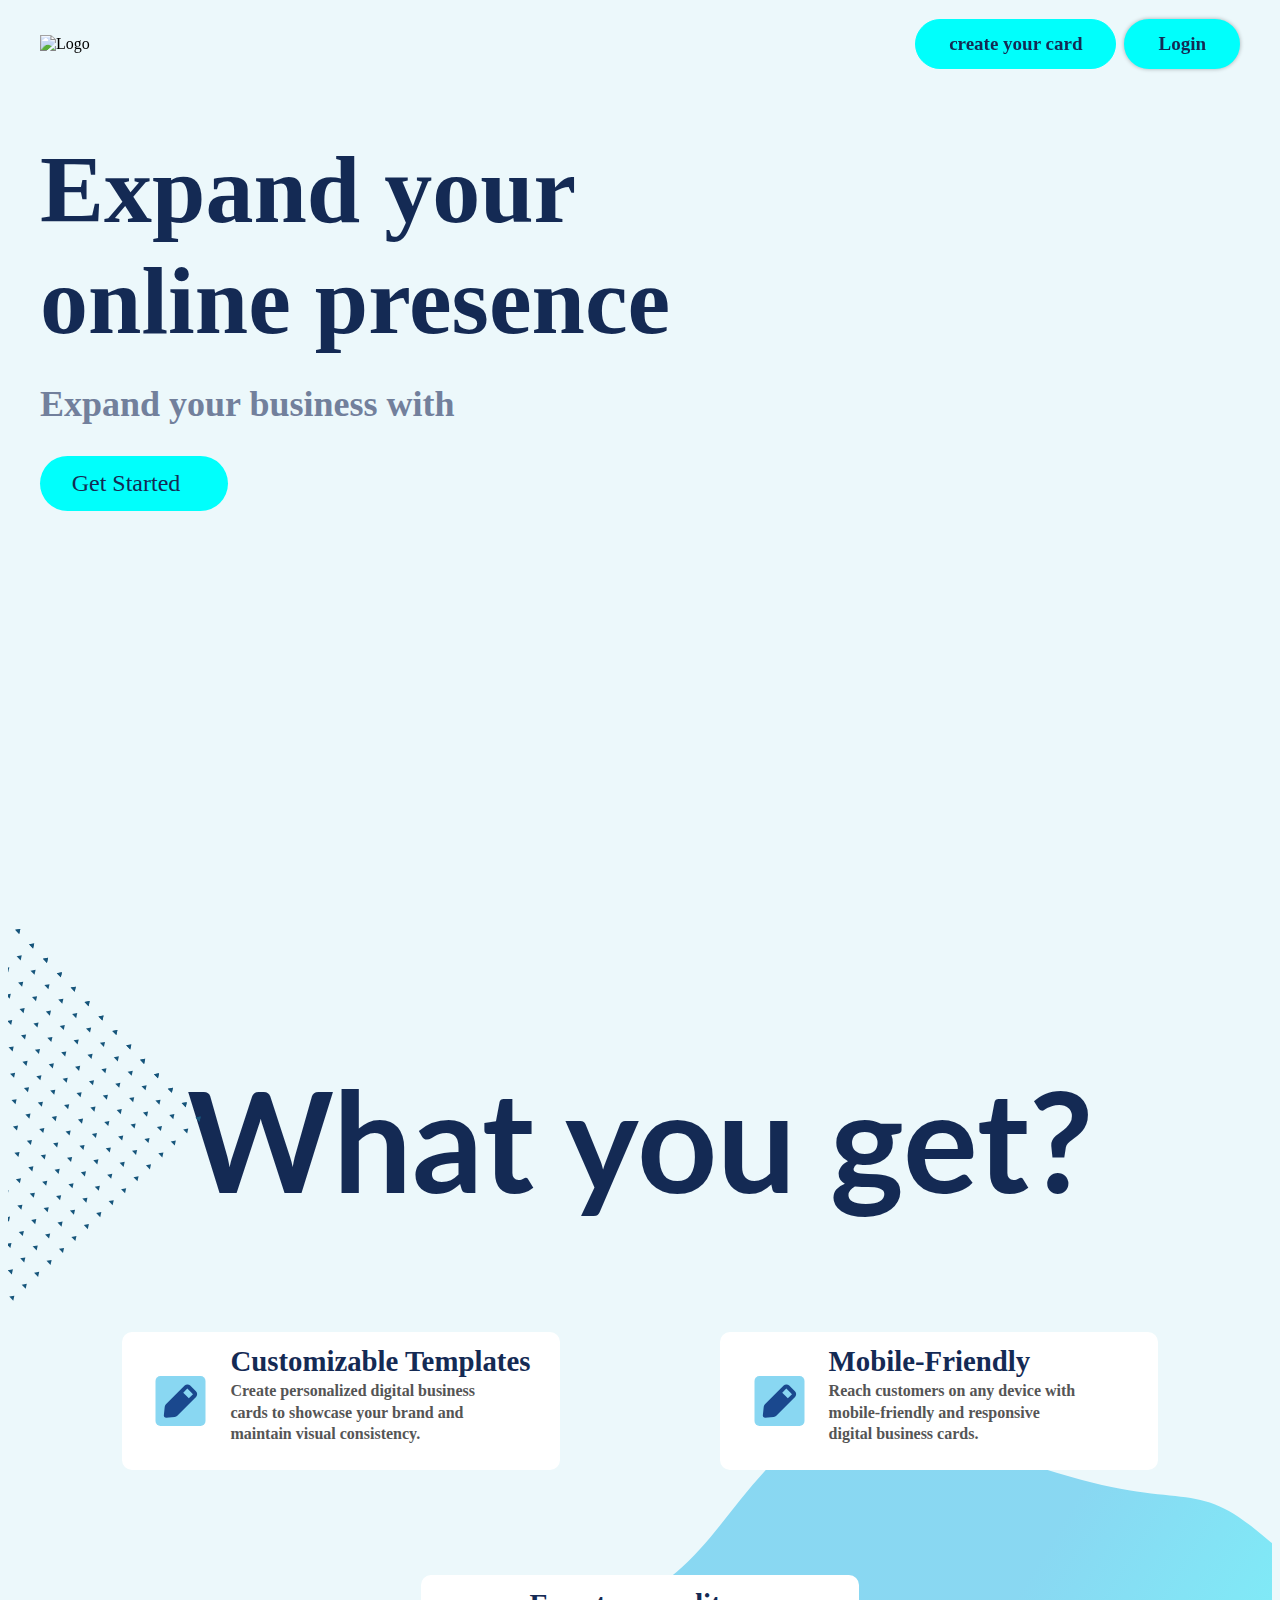
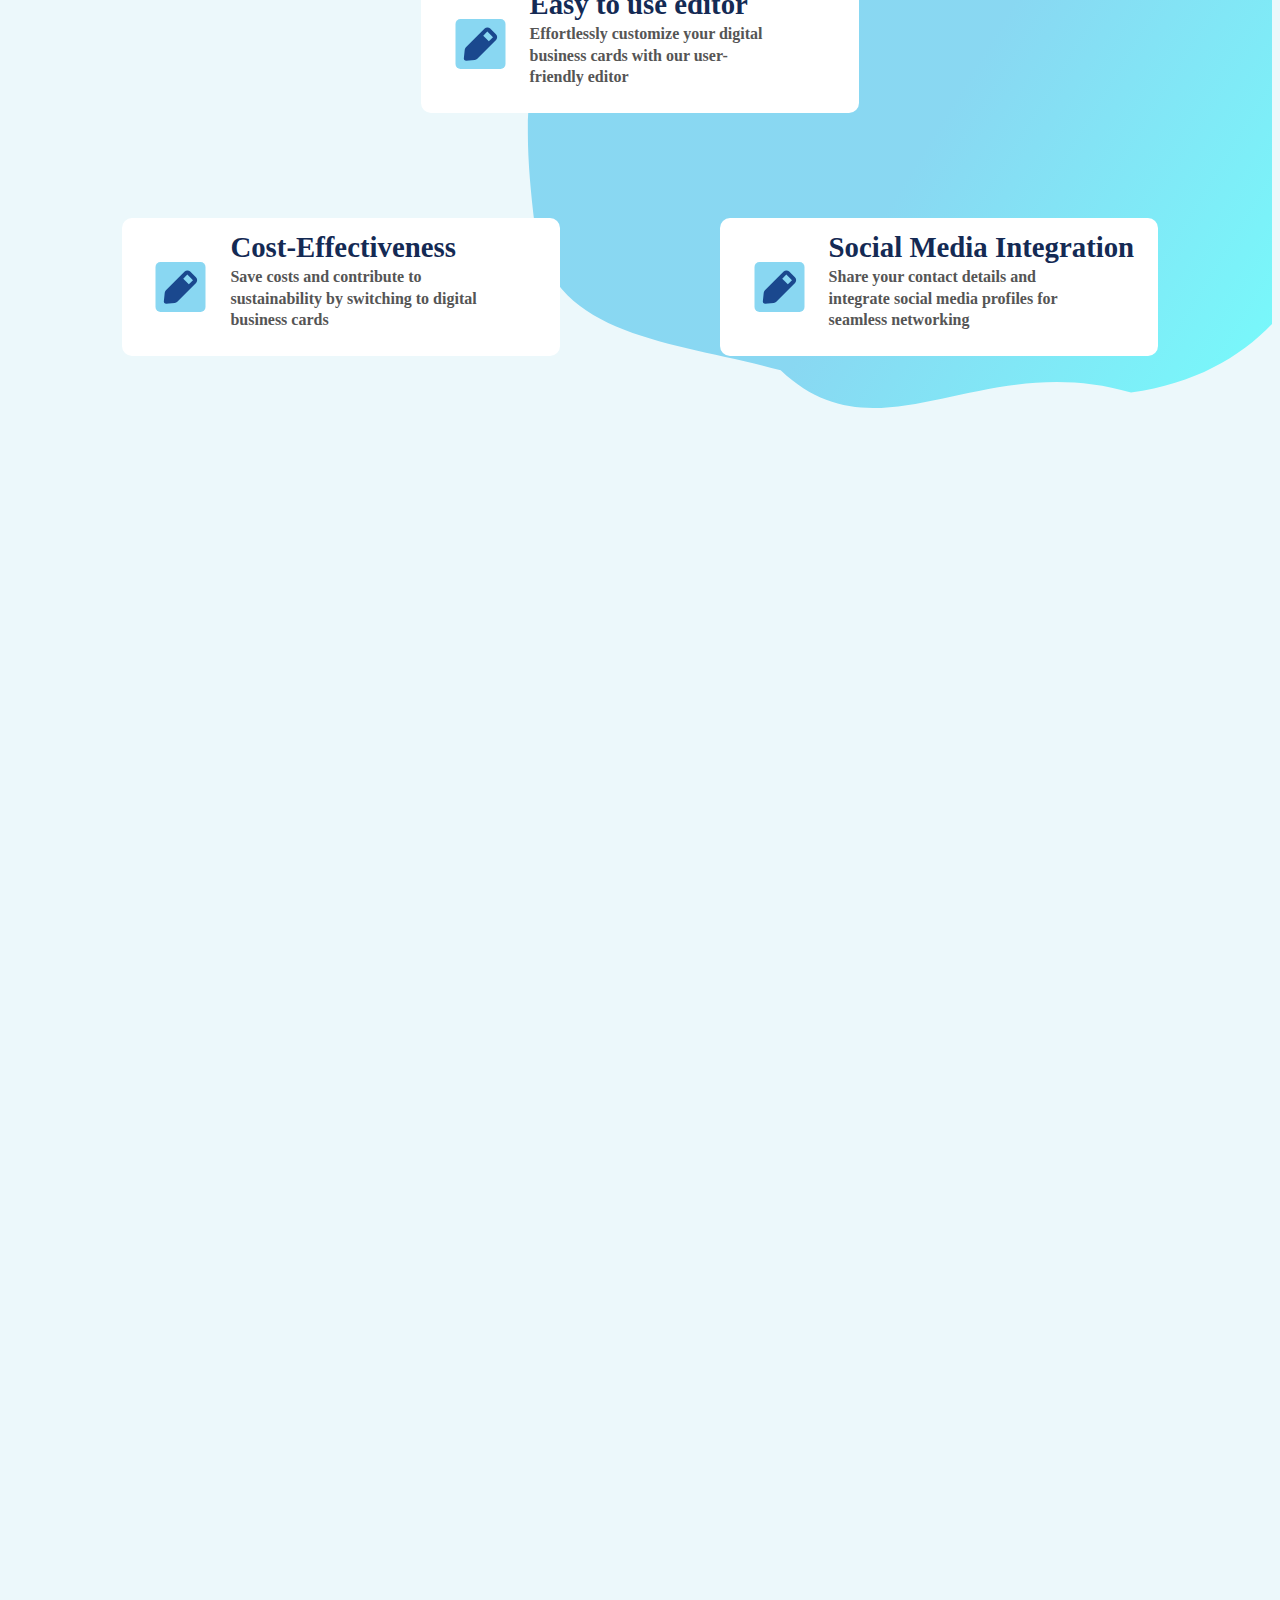
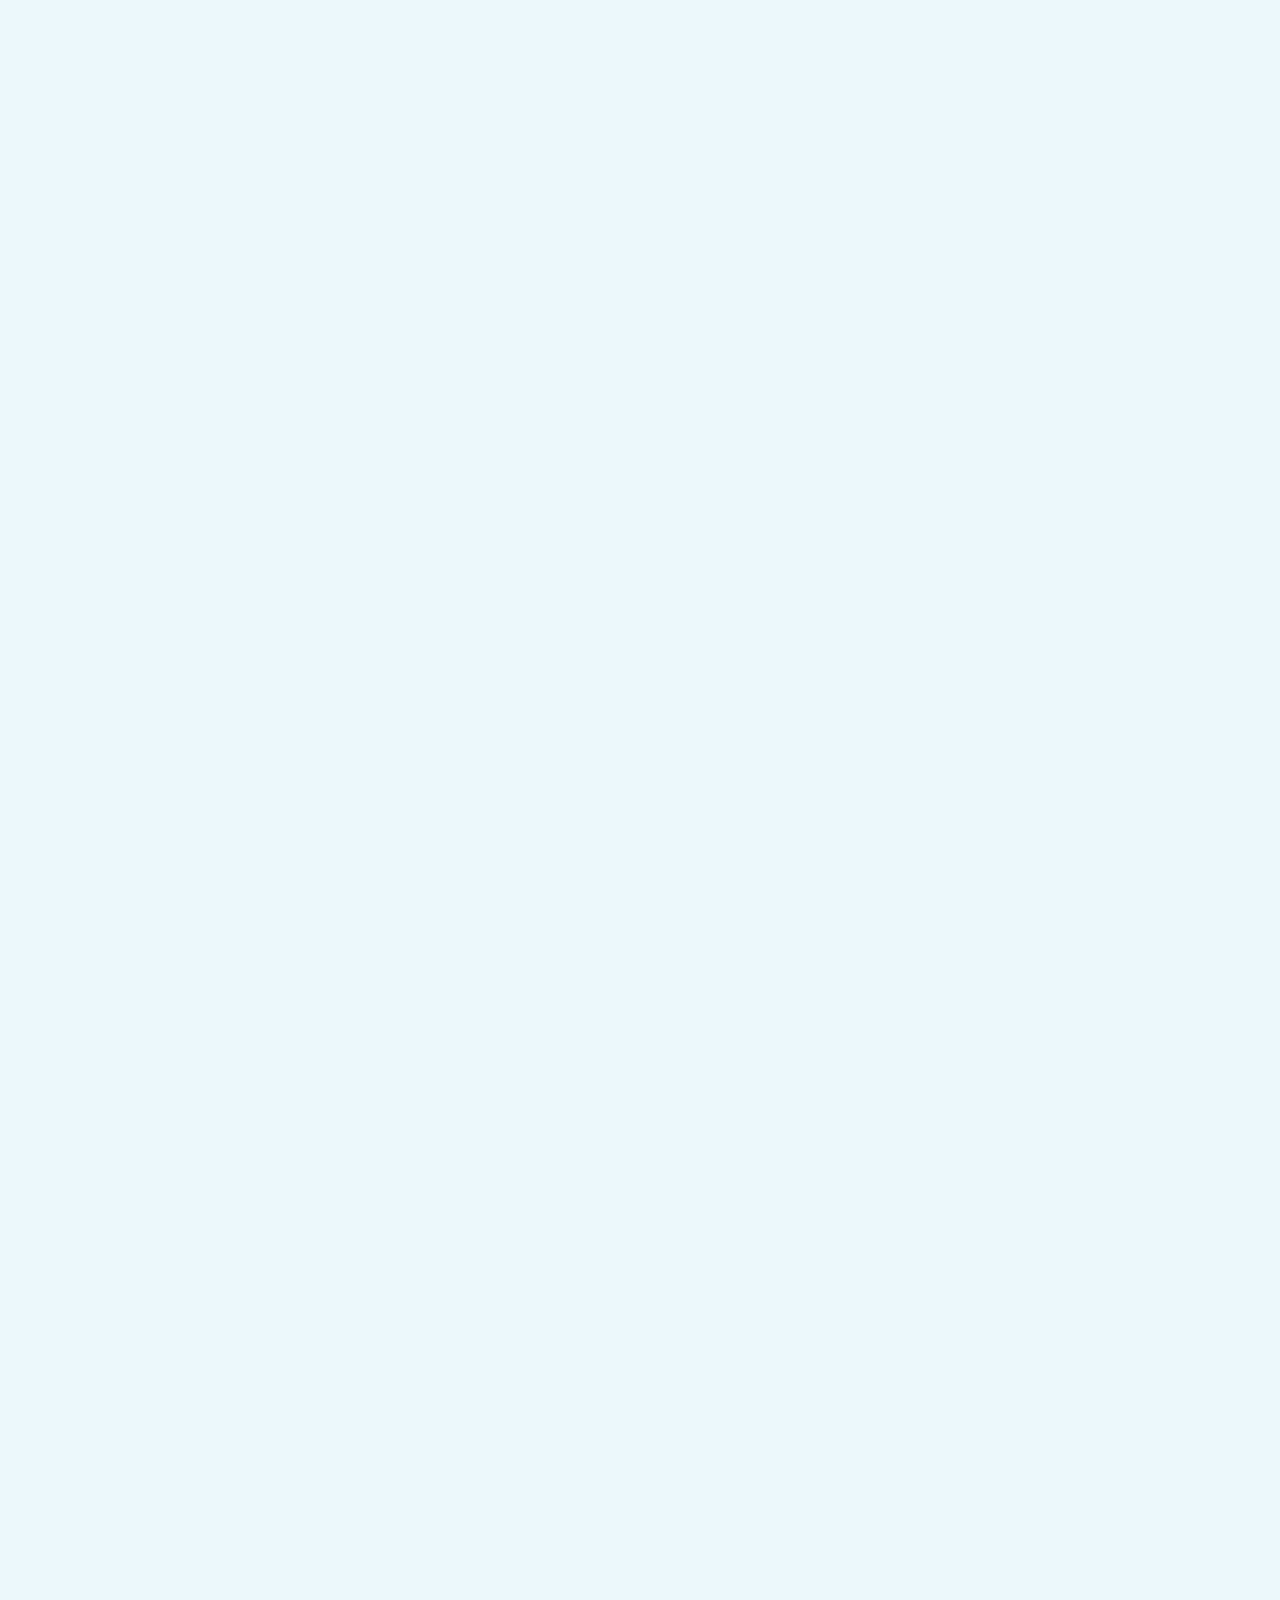
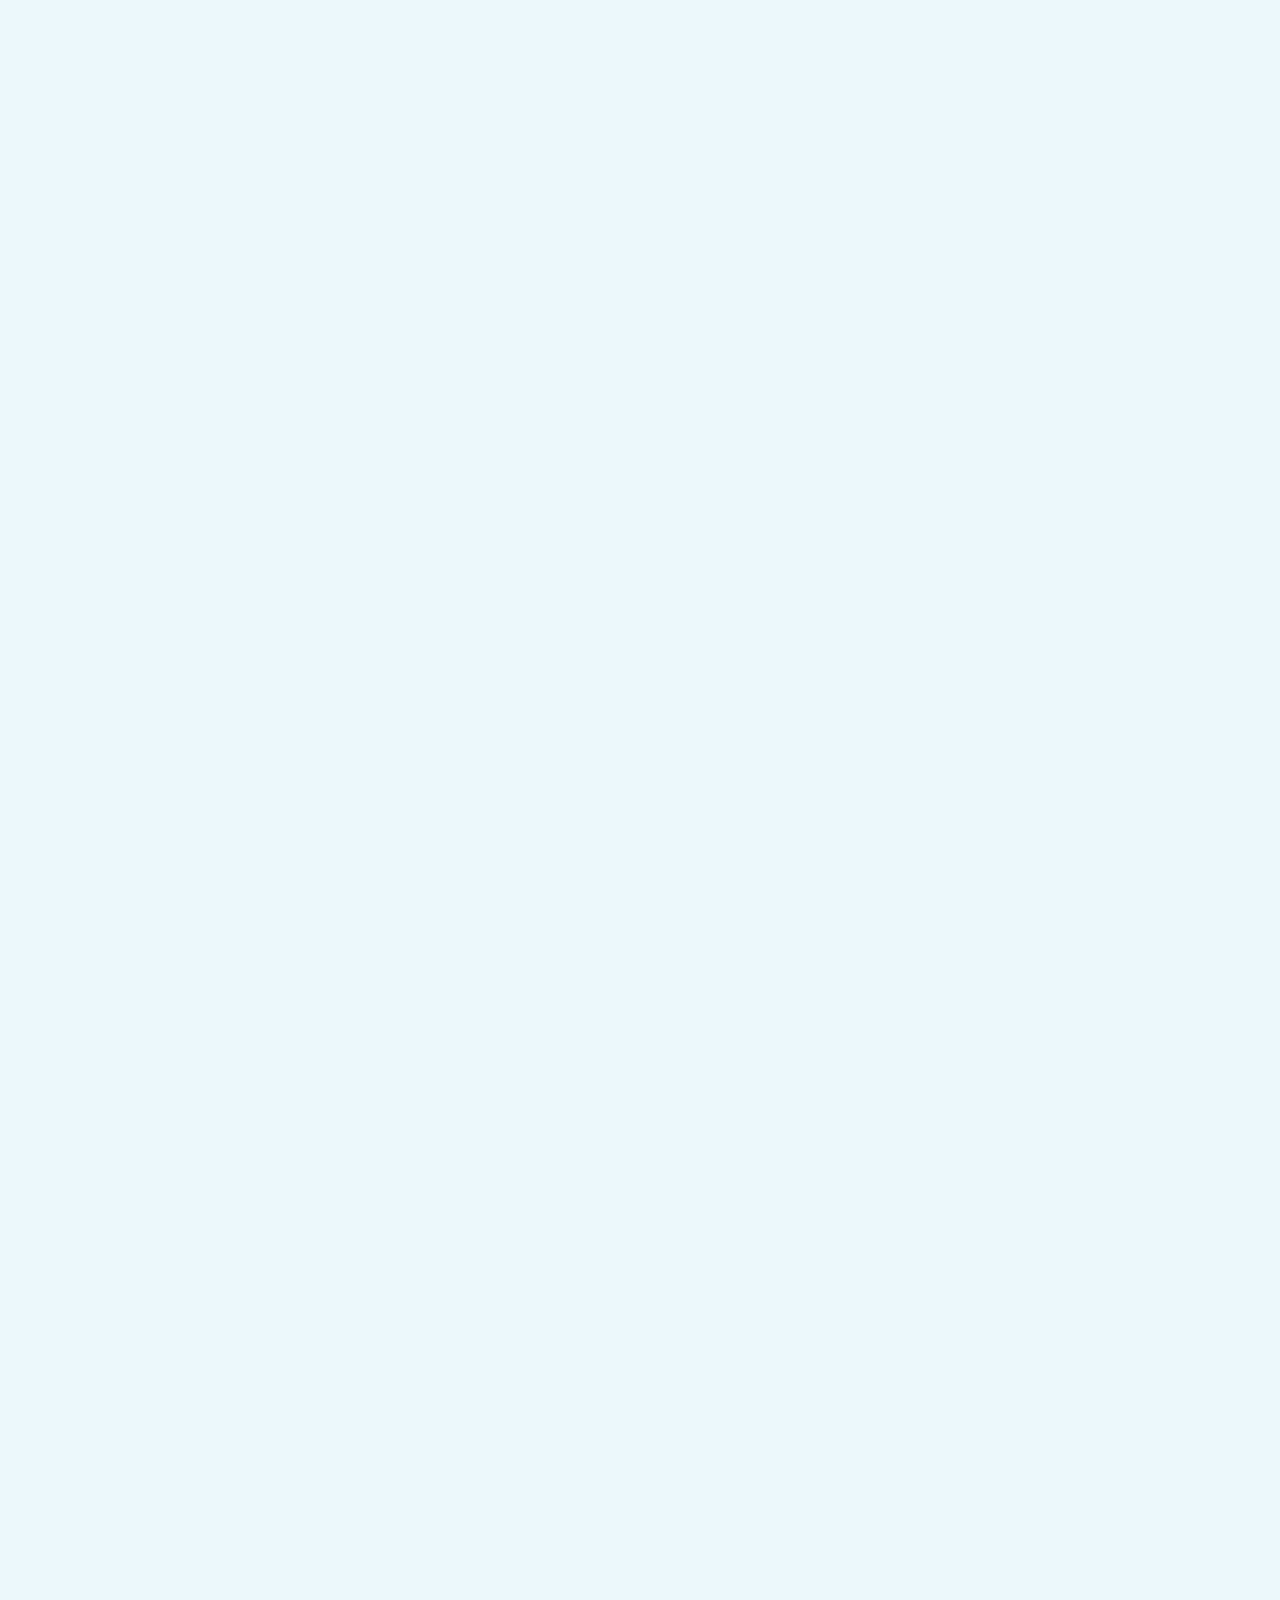
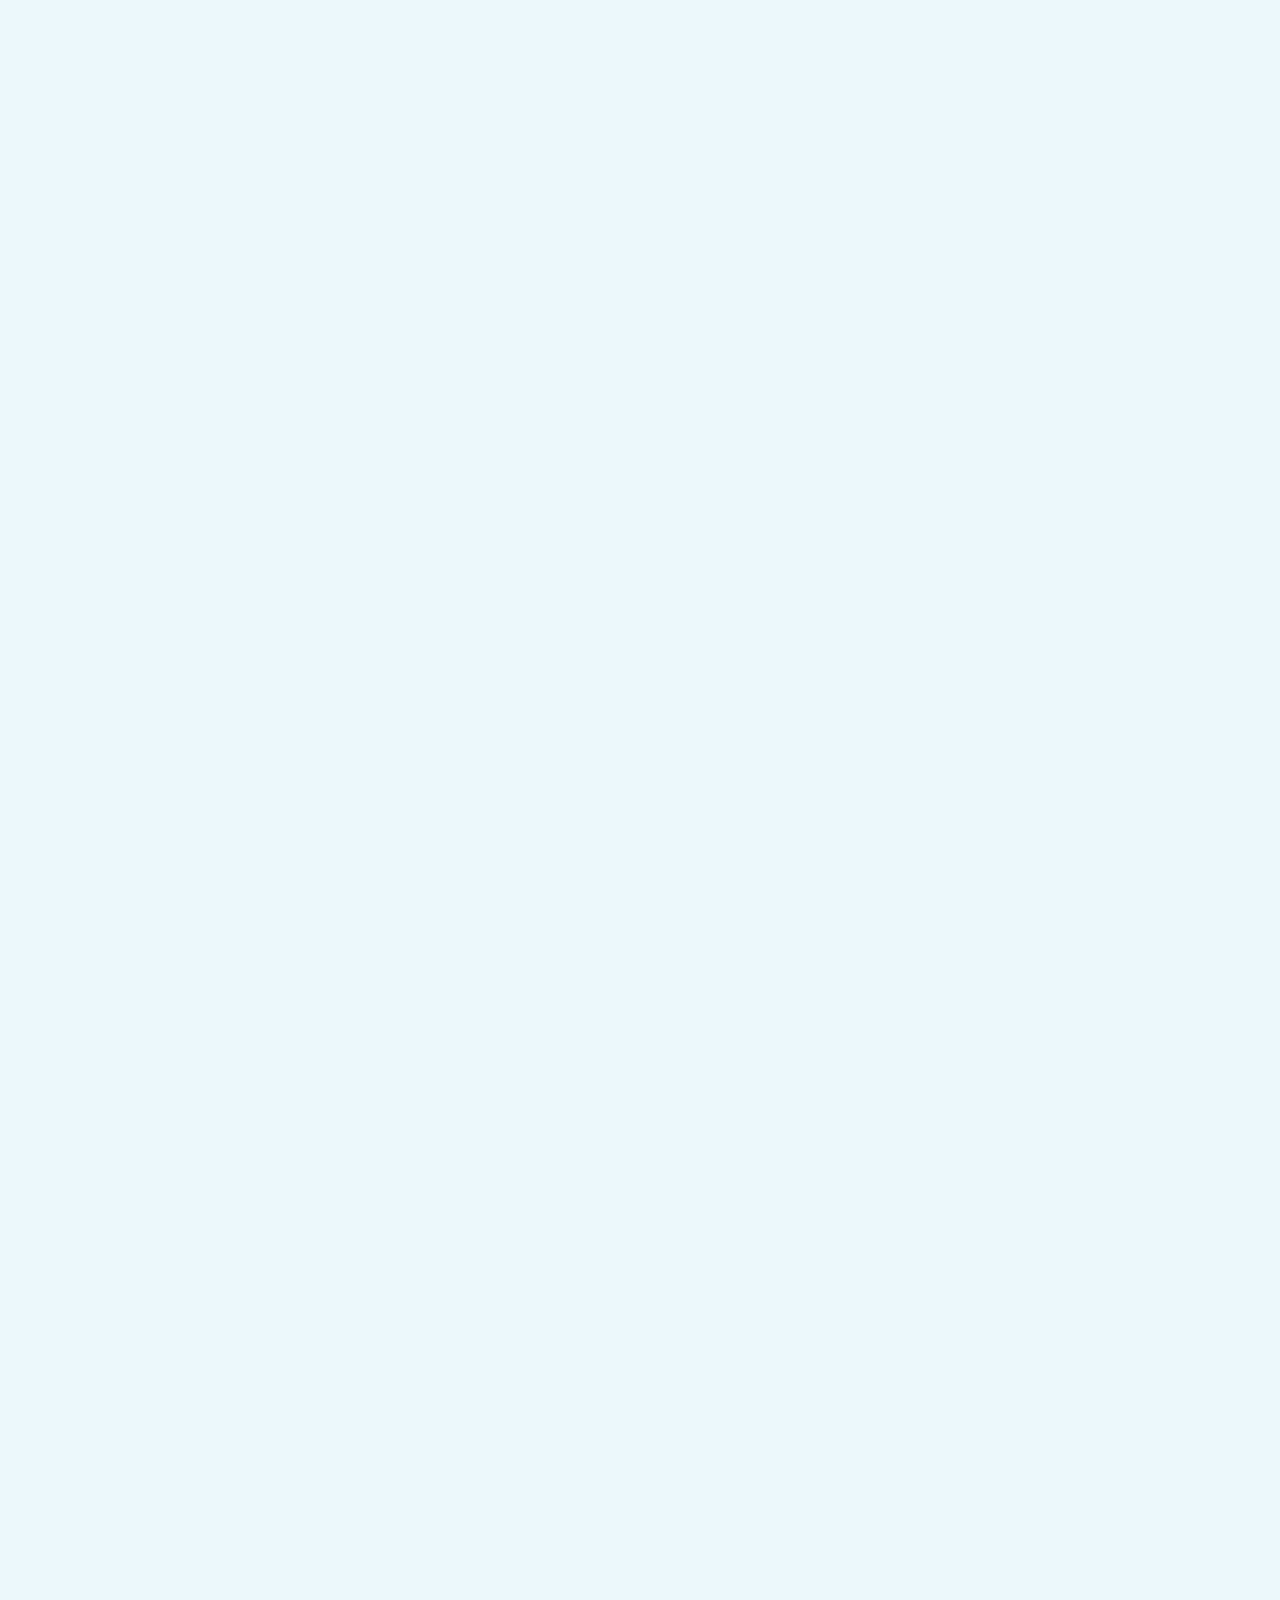
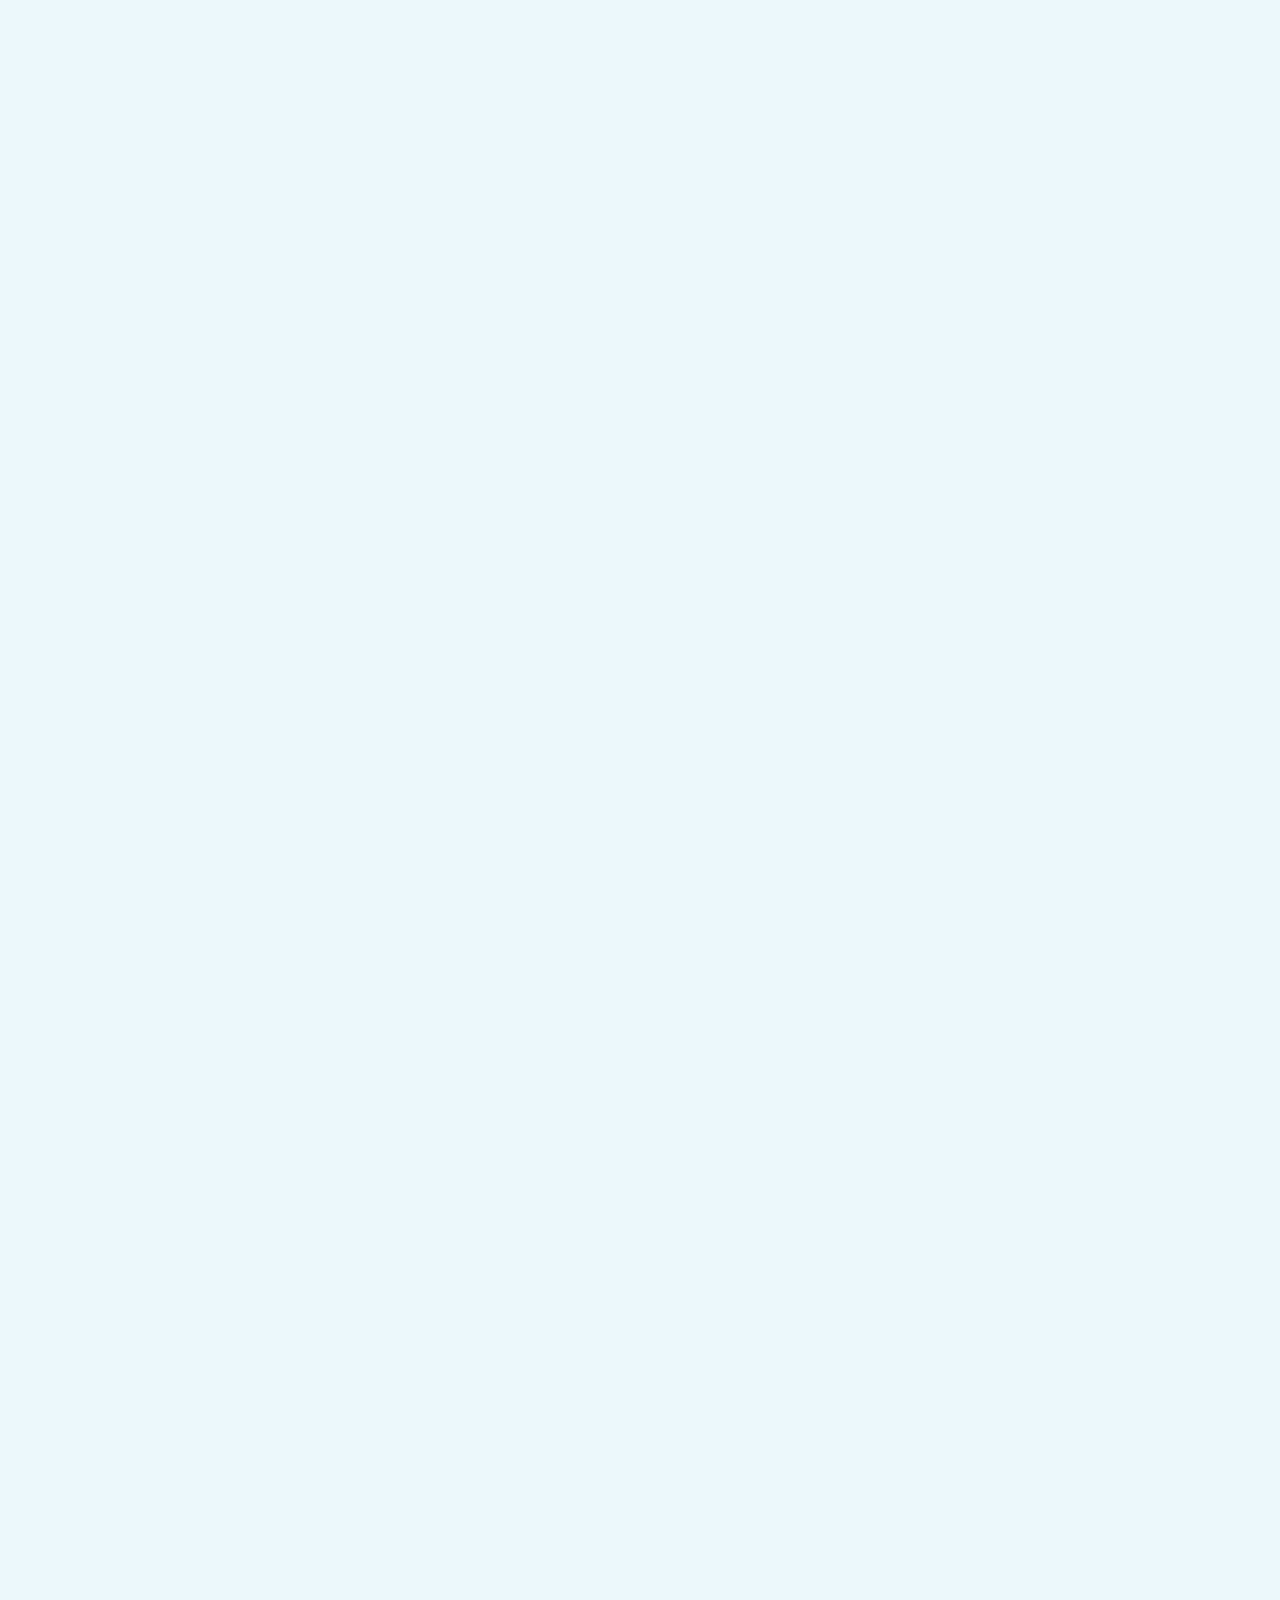
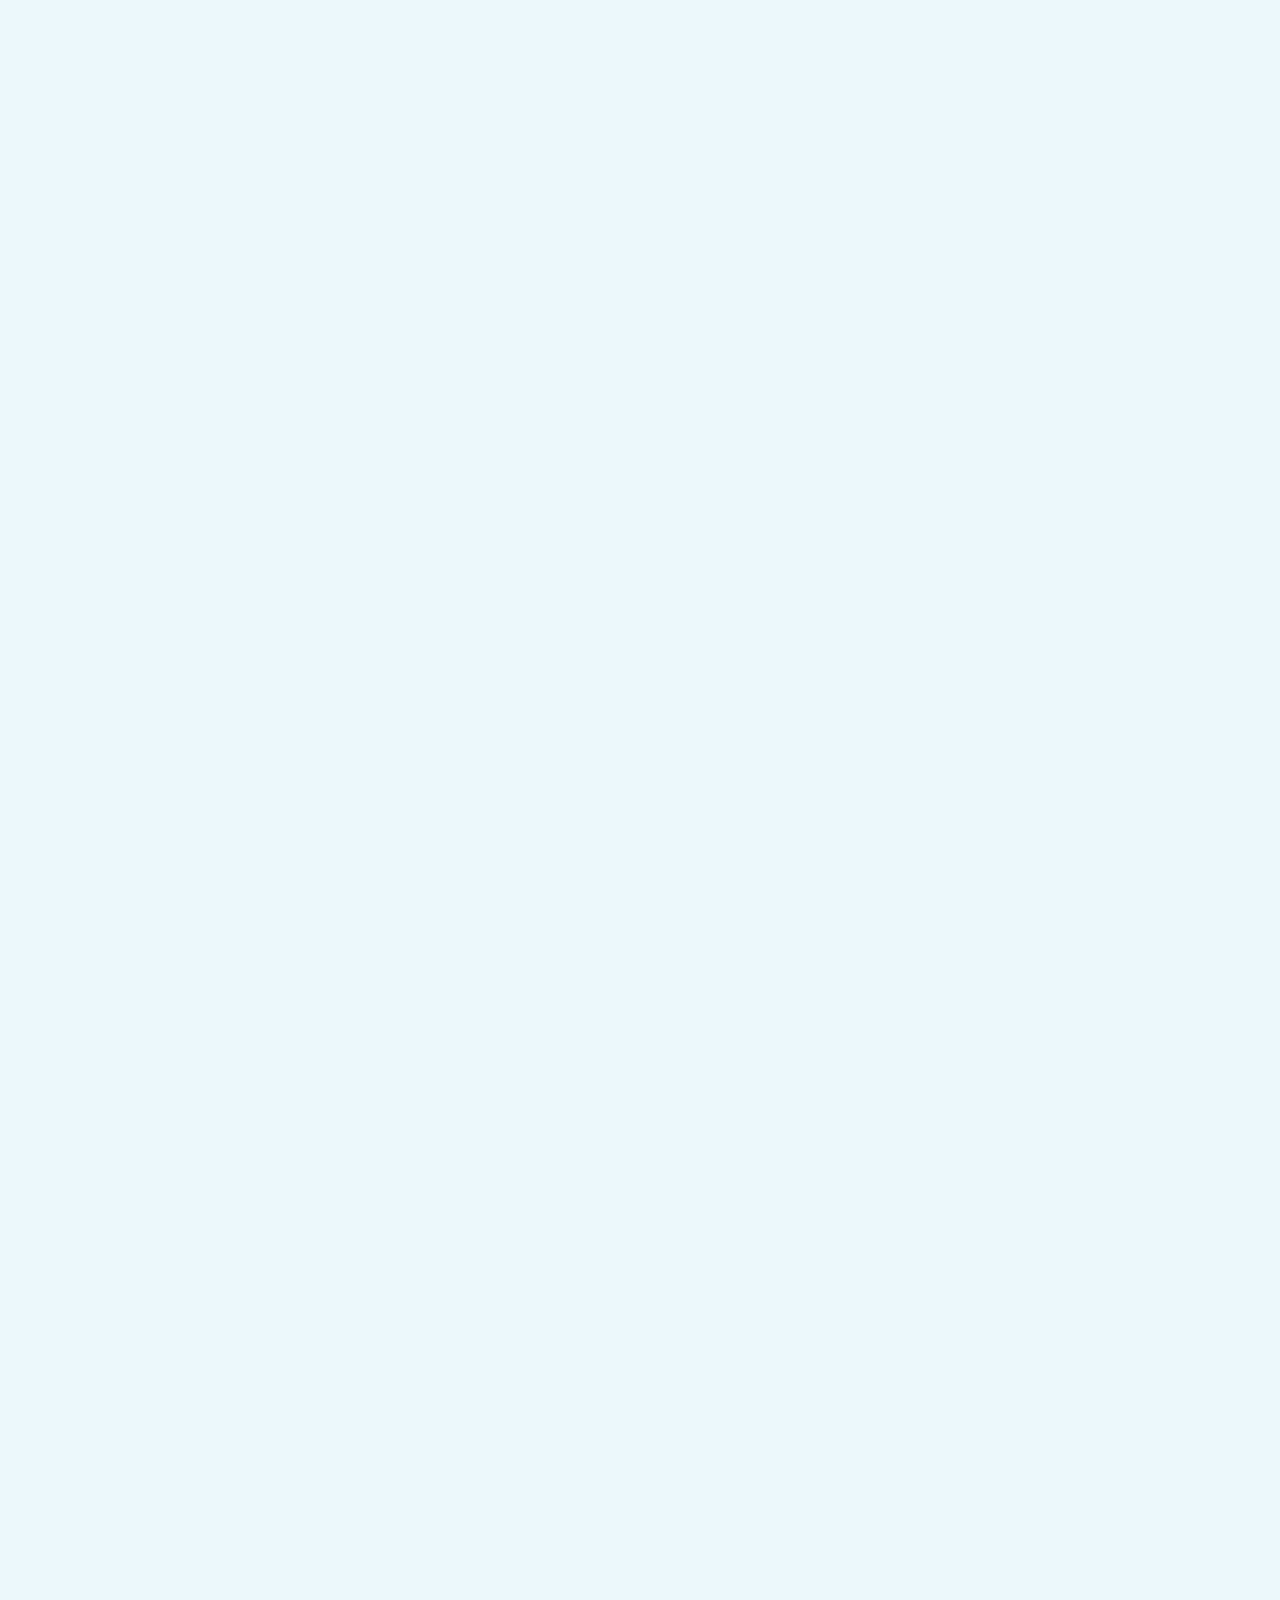
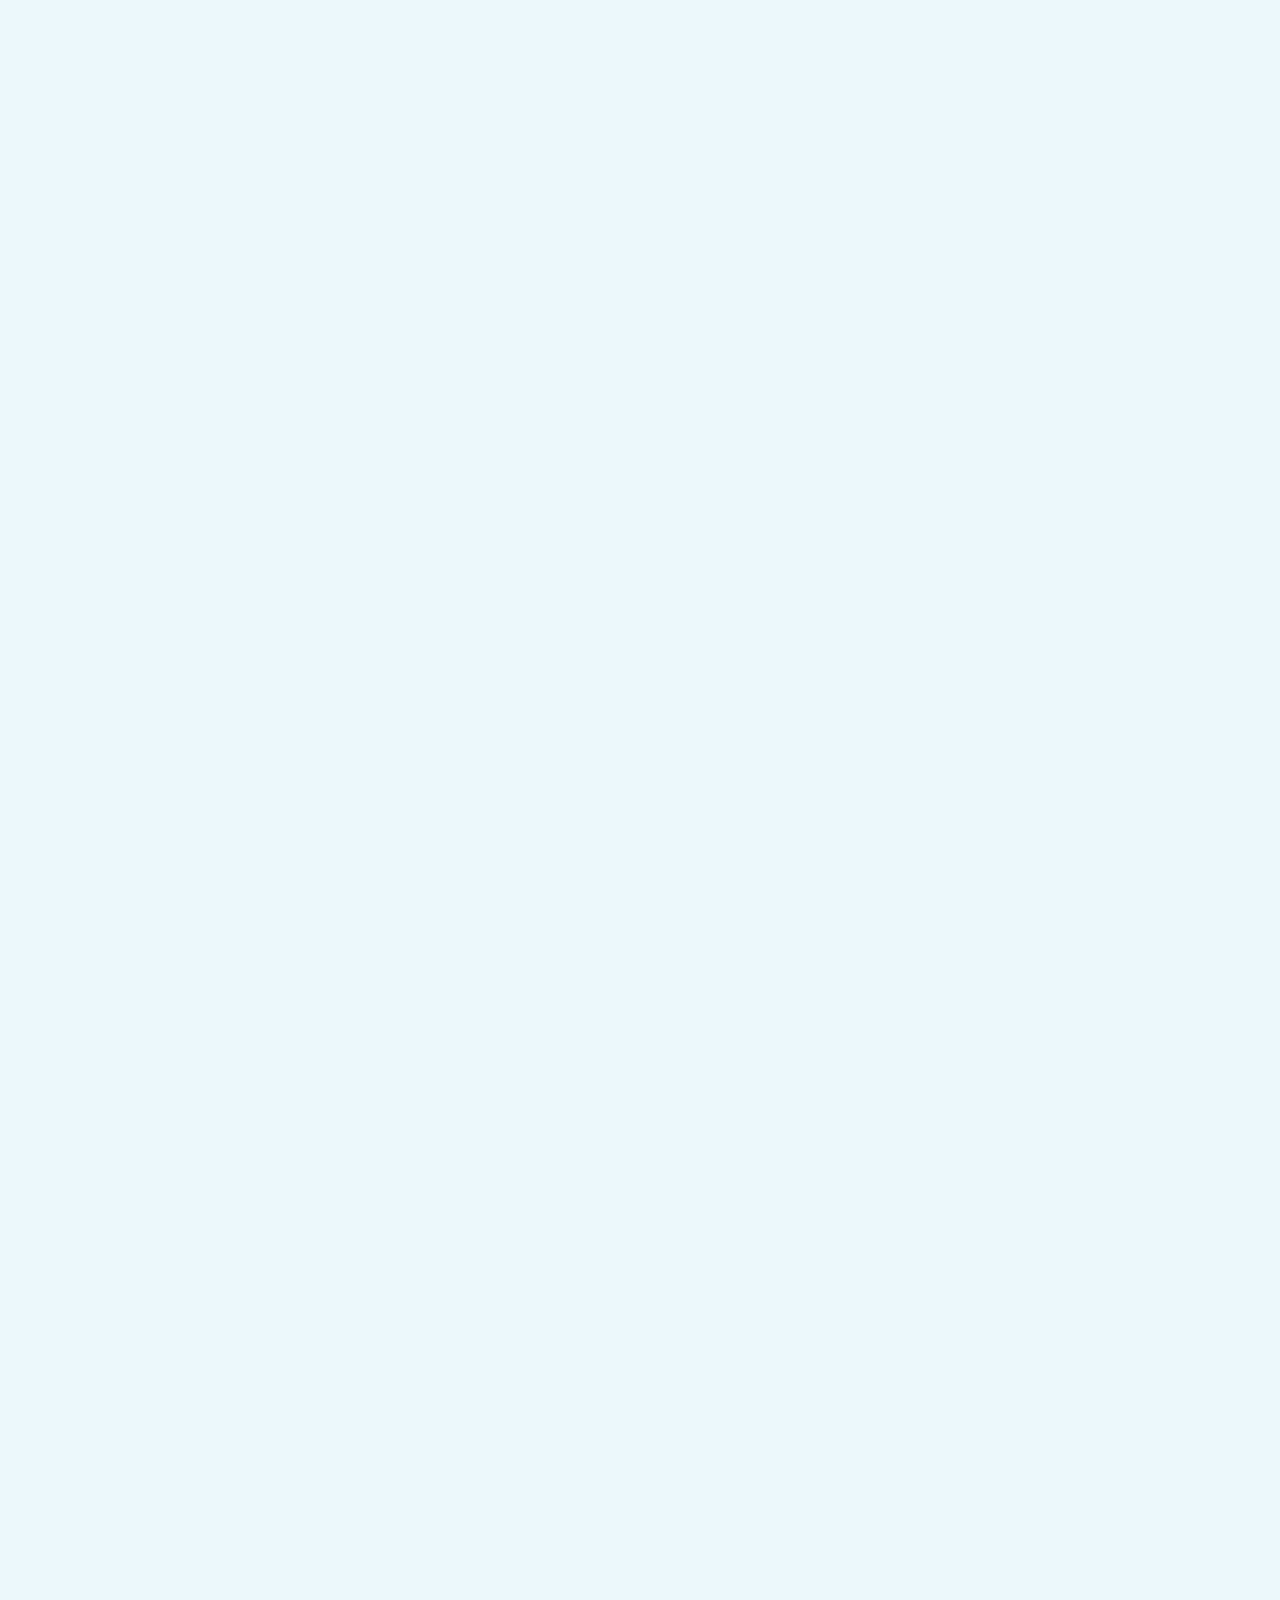
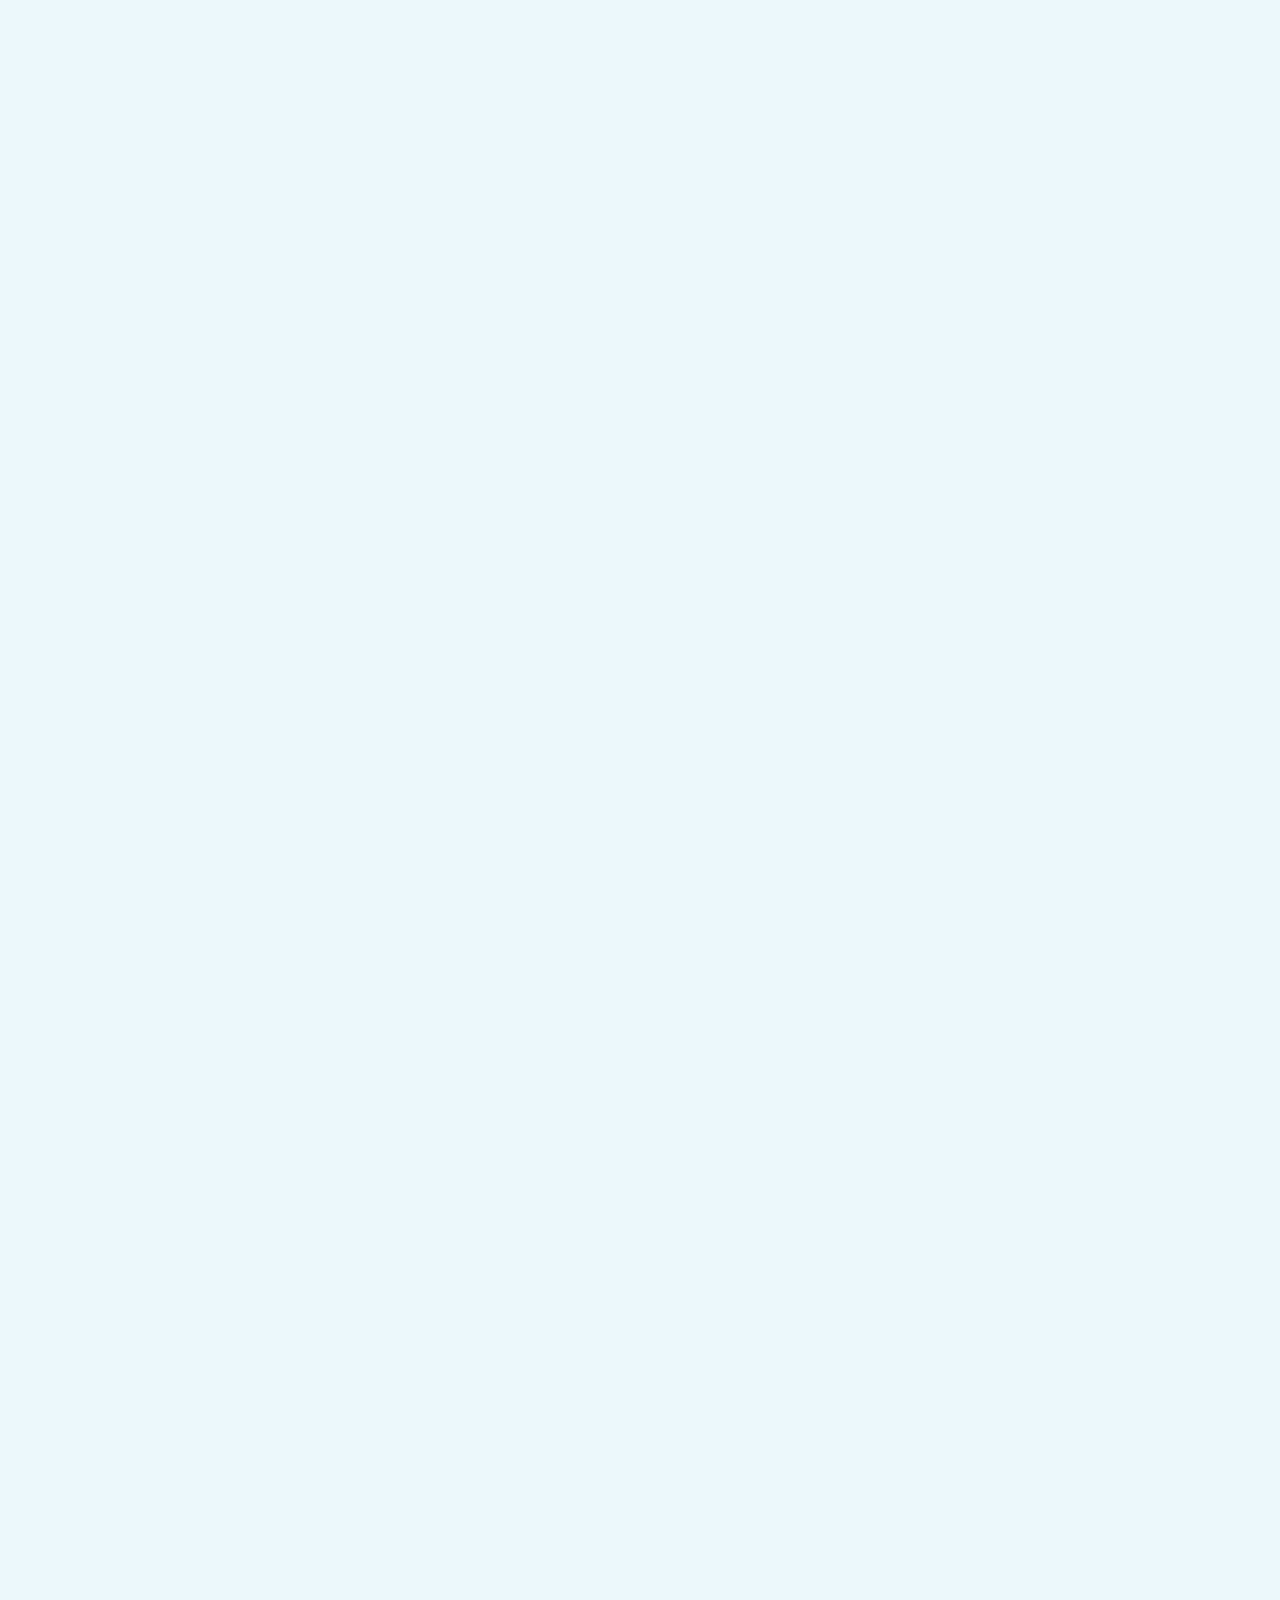
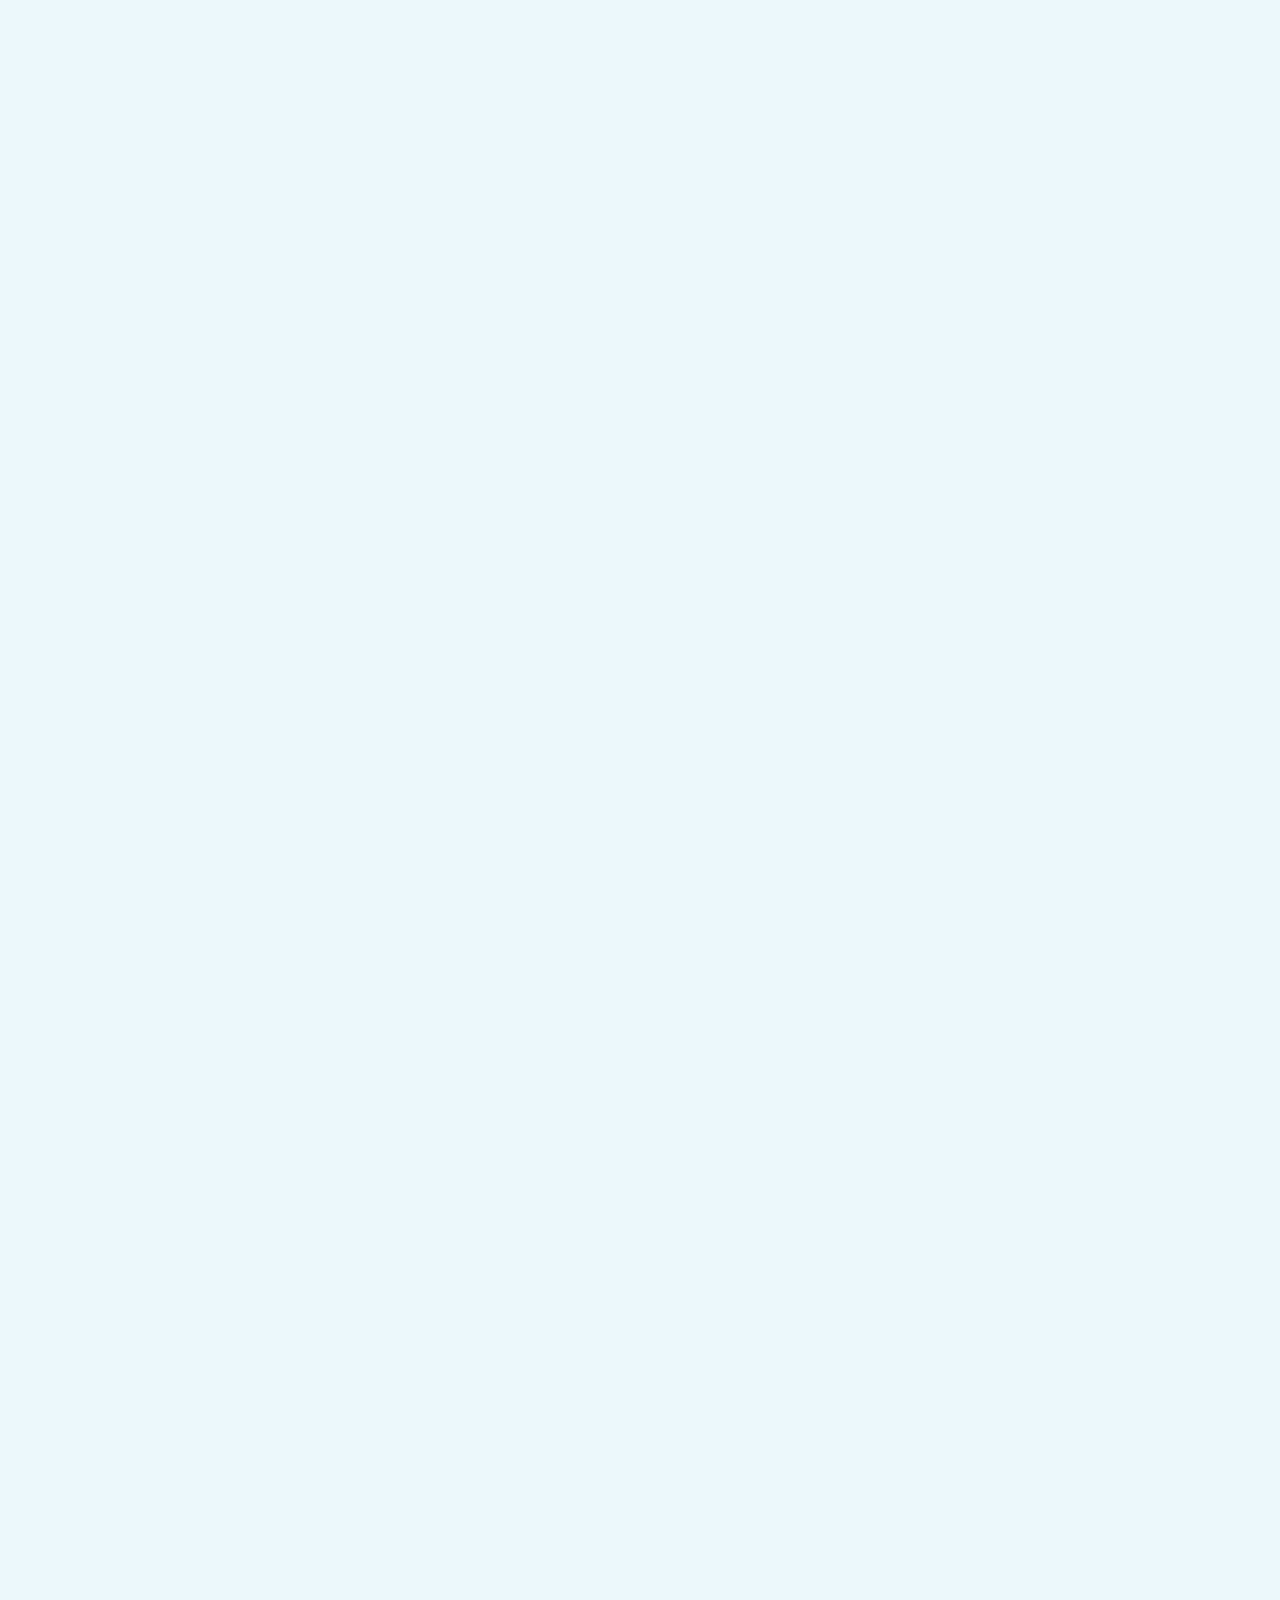
==== home/index.html @ 4d9ef40b "second section completed" ====
<!DOCTYPE html>
<html lang="en">

<head>
    <meta charset="UTF-8">
    <meta http-equiv="X-UA-Compatible" content="IE=edge">
    <meta name="viewport" content="width=device-width, initial-scale=1.0">
    <link rel="stylesheet" href="home.css">
    <link rel="preconnect" href="https://fonts.googleapis.com">
    <link rel="preconnect" href="https://fonts.gstatic.com" crossorigin>
    <link href="https://fonts.googleapis.com/css2?family=Lato:wght@700&display=swap" rel="stylesheet">
    <link rel="shortcut icon" href="/home/imgs/Vector.svg" type="image/x-icon">
    <title>home | Digital-card</title>

</head>

<body>


    <main class="main-home">
        <nav class="nav-home">
            <div class="nav-logo">
                <img src="/home/imgs/Vector.svg" alt="Logo">
            </div>

            <div class="button-parent">
                <div class="button-1">
                    <a class="sign-in" href="#">create your card</a>
                    <a class="get" href="#">Login</a>
                </div>
            </div>
        </nav>


        <div class="main-home-content">
            <h1 class="first-head">Expand your <br>
                online presence</h1>
            <p class="first-p">Expand your business with</p>
            <a href="#"> Get Started <img src="/home/imgs/array.svg" alt=""></a>
        </div>


    </main>

    <section class="second-1">
        <div class="triangle">
            <img src="/home/imgs/Triangle.svg" alt="">
        </div>

        <div class="spaciality">
            <div class="headtag">
                <h1>What you get?</h1>
            </div>


            <div class="boxes">
                <div class="box">
                    <img class="icon" src="/home/imgs/Frame 116.svg" alt="">
                    <div class="text">
                        <h1>Customizable Templates</h1>
                        <p>Create personalized digital business <br> cards to showcase your brand and <br> maintain visual consistency.</p>
                    </div>
                </div>
                <div class="box">
                    <img class="icon" src="/home/imgs/Frame 116.svg" alt="">
                    <div class="text">
                        <h1>Mobile-Friendly</h1>
                        <p>Reach customers on any device with <br> mobile-friendly and responsive <br> digital business cards.</p>
                    </div>
                </div>
            </div>
            <div class="boxes">
                <div class="box">
                    <img class="icon" src="/home/imgs/Frame 116.svg" alt="">
                    <div class="text">
                        <h1>Easy to use editor</h1>
                        <p>Effortlessly customize your digital <br> business cards with our user- <br> friendly editor</p>
                    </div>
                </div>
                
            </div>
            <div class="boxes">
                <div class="box">
                    <img class="icon" src="/home/imgs/Frame 116.svg" alt="">
                    <div class="text">
                        <h1>Cost-Effectiveness</h1>
                        <p>Save costs and contribute to <br> sustainability by switching to digital <br> business cards</p>
                    </div>
                </div>
                <div class="box">
                    <img class="icon" src="/home/imgs/Frame 116.svg" alt="">
                    <div class="text">
                        <h1>Social Media Integration</h1>
                        <p>Share your contact details and <br> integrate social media profiles for <br> seamless networking</p>
                    </div>
                </div>
            </div>
            


        </div>








    </section>












    <br><br><br><br><br><br><br><br><br><br><br><br><br><br><br><br><br><br><br><br><br><br><br><br><br><br><br><br><br><br><br><br><br><br><br><br><br><br><br><br><br><br><br><br><br><br><br><br><br><br><br><br><br><br><br><br><br><br><br><br><br><br><br><br><br><br><br><br><br><br><br><br><br><br><br><br><br><br><br><br><br><br><br><br><br><br><br><br><br><br><br><br><br><br><br><br><br><br><br><br><br><br><br><br><br><br><br><br><br><br><br><br><br><br><br><br><br><br><br><br><br><br><br><br><br><br><br><br><br><br><br><br><br><br><br><br><br><br><br><br><br><br><br><br><br><br><br><br><br><br><br><br><br><br><br><br><br><br><br><br><br><br><br><br><br><br><br><br><br><br><br><br><br><br><br><br><br><br><br><br><br><br><br><br><br><br><br><br><br><br><br><br><br><br><br><br><br><br><br><br><br><br><br><br><br><br><br><br><br><br><br><br><br><br><br><br><br><br><br><br><br><br><br><br><br><br><br><br><br><br><br><br><br><br><br><br><br><br><br><br><br><br><br><br><br><br><br><br><br><br><br><br><br><br><br><br><br><br><br><br><br><br><br><br><br><br><br><br><br><br><br><br><br><br><br><br><br><br><br><br><br><br><br><br><br><br><br><br><br><br><br><br><br><br><br><br><br><br><br><br><br><br><br><br><br><br><br><br><br><br><br><br><br><br><br><br><br><br><br><br><br><br><br><br><br><br><br><br><br><br><br><br><br><br><br><br><br><br><br><br><br><br><br><br><br><br><br><br><br><br><br><br><br><br><br><br><br><br><br><br><br><br><br><br><br><br><br><br><br><br><br><br><br><br><br><br><br><br><br><br><br><br><br><br><br><br><br><br><br><br><br><br><br><br><br><br><br><br><br><br><br><br><br><br><br><br><br><br><br><br><br><br><br><br><br><br><br><br><br><br><br><br><br><br><br><br><br><br><br><br><br><br><br><br><br><br><br><br><br><br><br><br><br><br><br><br><br><br><br><br><br><br><br><br><br><br><br><br><br><br><br><br><br><br><br><br><br><br><br><br><br><br><br><br><br><br><br><br><br><br><br><br><br><br><br><br><br><br><br><br><br><br><br><br><br><br><br><br><br><br><br><br><br><br><br><br><br><br><br><br><br><br><br><br><br><br><br><br><br><br><br><br><br><br><br><br><br><br><br><br><br><br><br><br><br><br><br><br><br><br><br><br><br><br><br><br><br><br><br><br><br><br><br><br><br><br><br><br><br><br><br><br><br><br><br><br><br><br><br><br><br><br><br><br><br><br><br><br><br><br><br><br><br><br><br><br><br><br><br><br><br><br><br><br><br><br><br><br><br><br><br><br><br><br><br><br><br><br><br><br><br><br><br><br><br><br><br><br><br><br><br><br><br><br><br><br><br><br><br><br><br><br><br><br><br><br><br><br><br><br><br><br><br><br><br><br><br><br><br><br><br><br><br><br><br><br><br><br><br><br><br><br><br><br><br><br><br><br><br><br><br><br><br><br><br><br><br><br><br><br><br><br><br><br><br><br><br><br><br><br><br><br><br><br><br><br><br><br><br><br><br><br><br><br><br><br><br><br><br><br><br><br><br><br><br><br><br><br><br><br><br><br><br><br><br><br><br><br><br><br><br><br><br><br><br><br><br><br><br><br><br><br><br><br><br><br><br><br><br><br><br><br><br><br><br><br><br><br><br><br><br><br><br><br><br><br><br><br><br><br><br><br><br><br><br><br><br><br><br><br><br><br><br><br><br><br><br><br><br><br><br><br><br><br><br><br><br><br><br><br><br><br><br><br><br><br><br><br><br><br><br><br><br><br><br><br><br><br><br><br><br><br><br><br><br><br><br><br><br><br><br><br><br><br><br><br><br><br><br><br><br><br><br><br><br><br><br><br><br><br><br><br><br><br><br><br><br><br><br><br><br><br><br><br><br><br><br><br><br><br><br><br><br><br><br><br><br><br><br><br><br><br><br><br><br><br><br><br><br><br><br><br><br><br><br><br><br><br><br><br><br><br><br><br><br><br><br><br><br><br><br><br><br><br><br><br><br><br><br><br><br><br><br><br><br><br><br><br><br><br><br><br><br><br><br><br><br><br><br><br><br><br><br><br><br><br><br><br><br><br><br><br><br><br><br><br><br><br><br><br><br><br><br><br><br><br><br><br><br><br><br><br><br><br><br><br><br><br><br><br><br><br><br><br><br><br><br><br><br><br><br><br><br><br><br><br><br><br><br><br>

</body>

</html>
---- home/home.css ----
body {
    box-sizing: border-box;
    padding: 0;
    background-color: #ECF8FB;
}

.nav-home {


    display: flex;
    justify-content: space-between;
    align-items: center;
    flex-direction: row;


    position: sticky;
    top: 0;

    background: transparent;
    /* padding-left: 2rem; */
    padding-right: 2rem;



    padding-top: 0.7rem;
}

.button-parent {
    display: inline-flex;

}

.button-1 {
    display: flex;
}



.button-1 a.get {
    text-decoration: none;
    color: #142A54;
    font-weight: 700;
    font-size: 19px;
    background-color: #00FFFC;
    border: 2px solid #00FFFC;
    border-radius: 64px;
    padding: 12px 32px;
    transition: transform 0.4s ease !important;
    box-shadow: 0px 0px 4px rgba(0, 0, 0, 0.3);
    transition: box-shadow 0.3s ease;
    display: inline-block;
}

a.get:hover {
    transform: translateY(-8px) !important;

    box-shadow: 0px 0px 8px 00FFFC;
}


a.sign-in {
    background-color: #00FFFC;
    text-decoration: none;
    color: #142A54;
    border: 1px solid #00FFFC;
    border-radius: 64px;
    margin-right: .5rem;
    font-weight: 700;
    font-size: 19px;
    padding: 13px 33px;
    display: inline-block;
    transition: transform 0.4s ease !important;



}



.sign-in:hover {

    transform: translateY(-5px);
}




.main-home {
    height: 110vh;
    background-image: url('./imgs/blending.svg');
    background-repeat: no-repeat;
    /* background-attachment: fixed; */
    background-position: right top;
    z-index: 2;




    padding-left: 2rem;
    align-items: center;






}

.main-home .first-head {

    font-style: normal;
    font-weight: 700;
    color: #142A54;
    font-size: 96px;
    line-height: 111px;
    /* letter-spacing: 4px; */
}

.main-home .first-p {


    font-style: normal;
    font-weight: 600;
    font-size: 36px;
    color: #72809C;
    line-height: 0;
    margin-top: -1rem;
    padding-bottom: 1rem;

}

.main-home .main-home-content a {
    display: flex;
    text-decoration: none;
    text-align: center;
    align-items: center;
    justify-content: center;

    border-radius: 32px;
    color: #142A54;
    gap: 1rem;
    font-size: 24px;

}



.main-home .main-home-content a {
    width: 160px;
    padding: 14px;
    background-color: #00FFFC;
}

.main-home a img {
    display: inline-block;



}


/* ------------------------------------------second section started--------------------------------------------------------- */

.second-1 .triangle {
    position: absolute;

}

.second-1 .triangle img {
    position: relative;
    top: -14rem;
}

.second-1 .headtag {
    text-align: center;
    font-family: 'Lato';
    font-style: normal;
    font-weight: 700;
    font-size: 70px;
    line-height: 94px;
    color: #142A54;
}



.second-1 .boxes {
    display: flex;
    justify-content: center;
    align-items: center;
    height: 27vh;
    gap: 10rem;
}




.box {
    display: flex;
    align-items: center;
    padding: 0.6rem;
    background: #FFFFFF;
    border-radius: 10px;

    gap: 1.5rem;
}

.box .icon {
    font-size: 24px;
    margin-left: 1.5rem;
    ;

}

.box .text {
    font-size: 16px;
    font-weight: bold;
    width: 20rem;
}

.box .text h1 {
    color: #142A54;
    font-family: 'Roboto';
    font-style: normal;
    font-weight: 700;
    font-size: 1.8rem;
    line-height:0rem;

    font-feature-settings: 'pnum' on, 'lnum' on;
}

.box .text p {
    color: #555555;
    font-family: 'Source Sans Pro';
    font-style: normal;
    font-weight: 600;
    font-size: 1rem;
    line-height: 1.35rem;
    font-feature-settings: 'pnum' on, 'lnum' on;
}




.second-1 .spaciality {

    background-image: url('./imgs/Blob\ Shape.svg');
    background-repeat: no-repeat;
    background-position: bottom right;

}
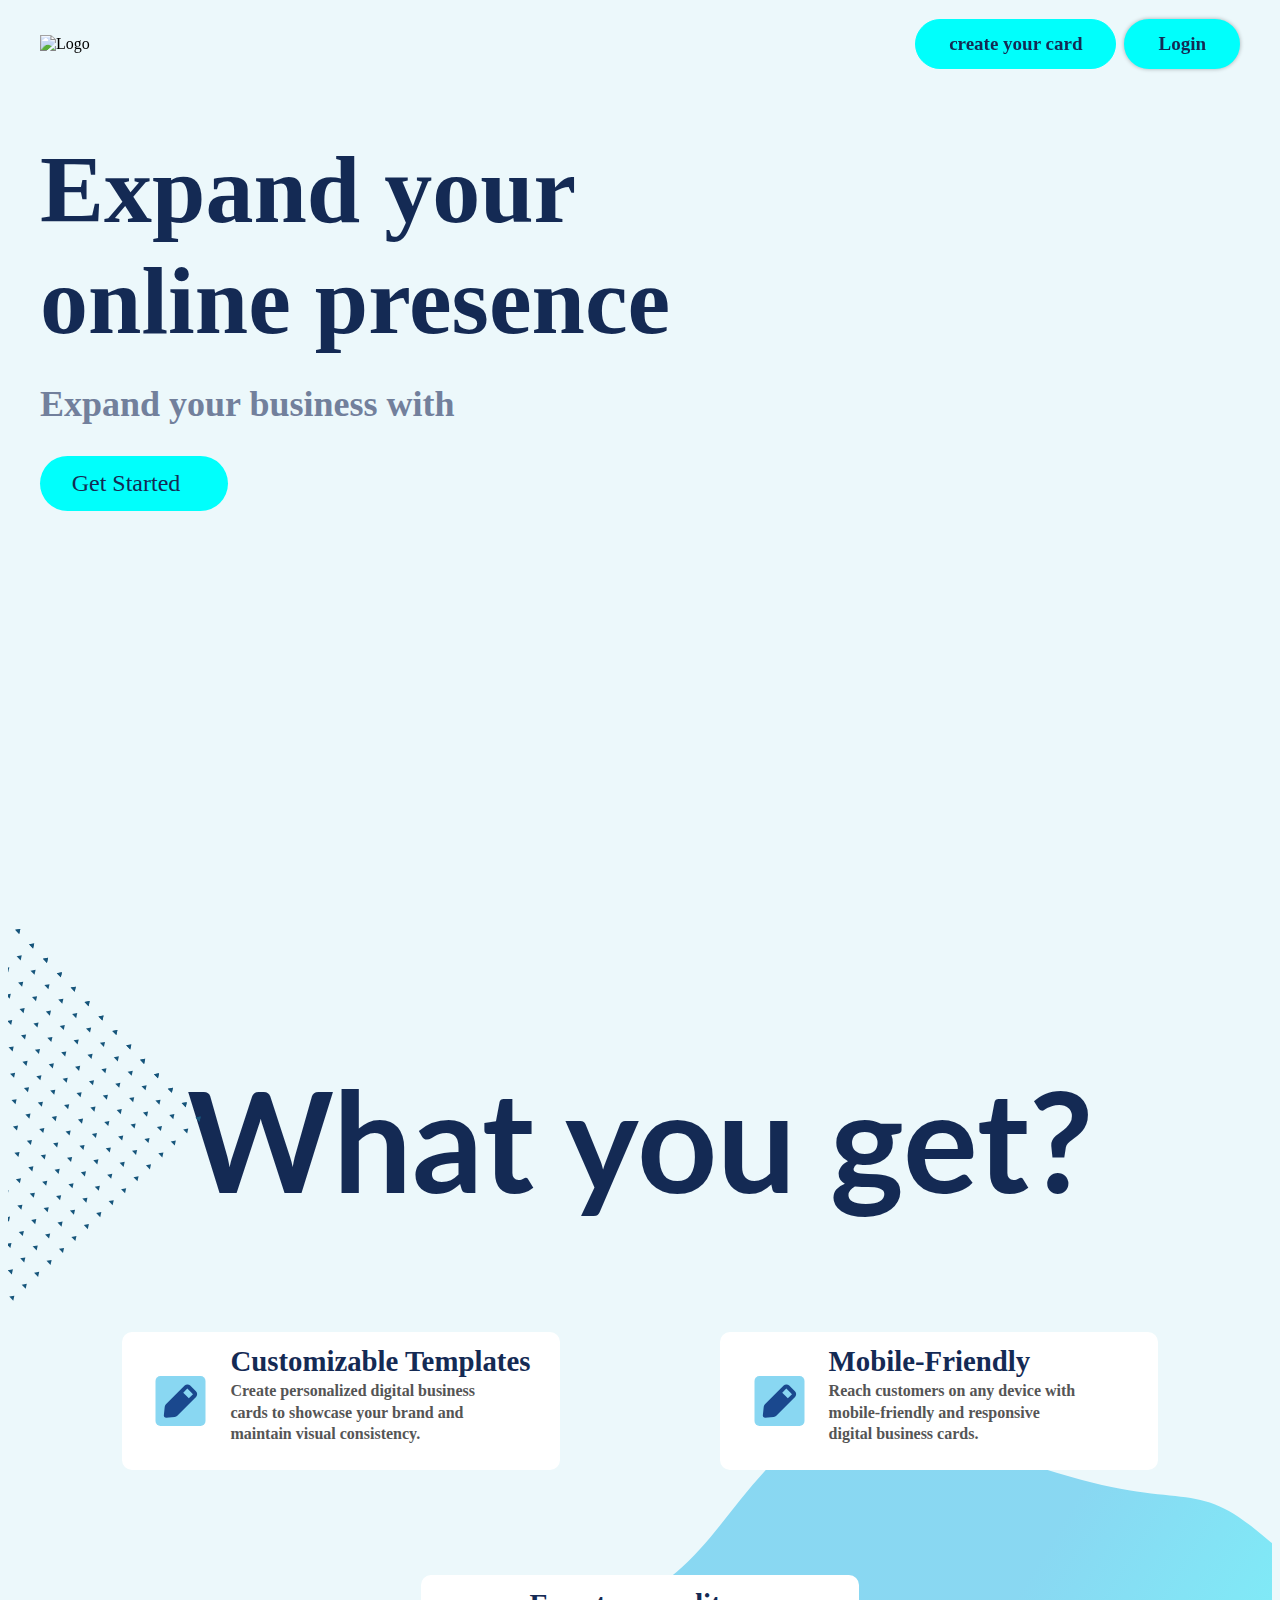
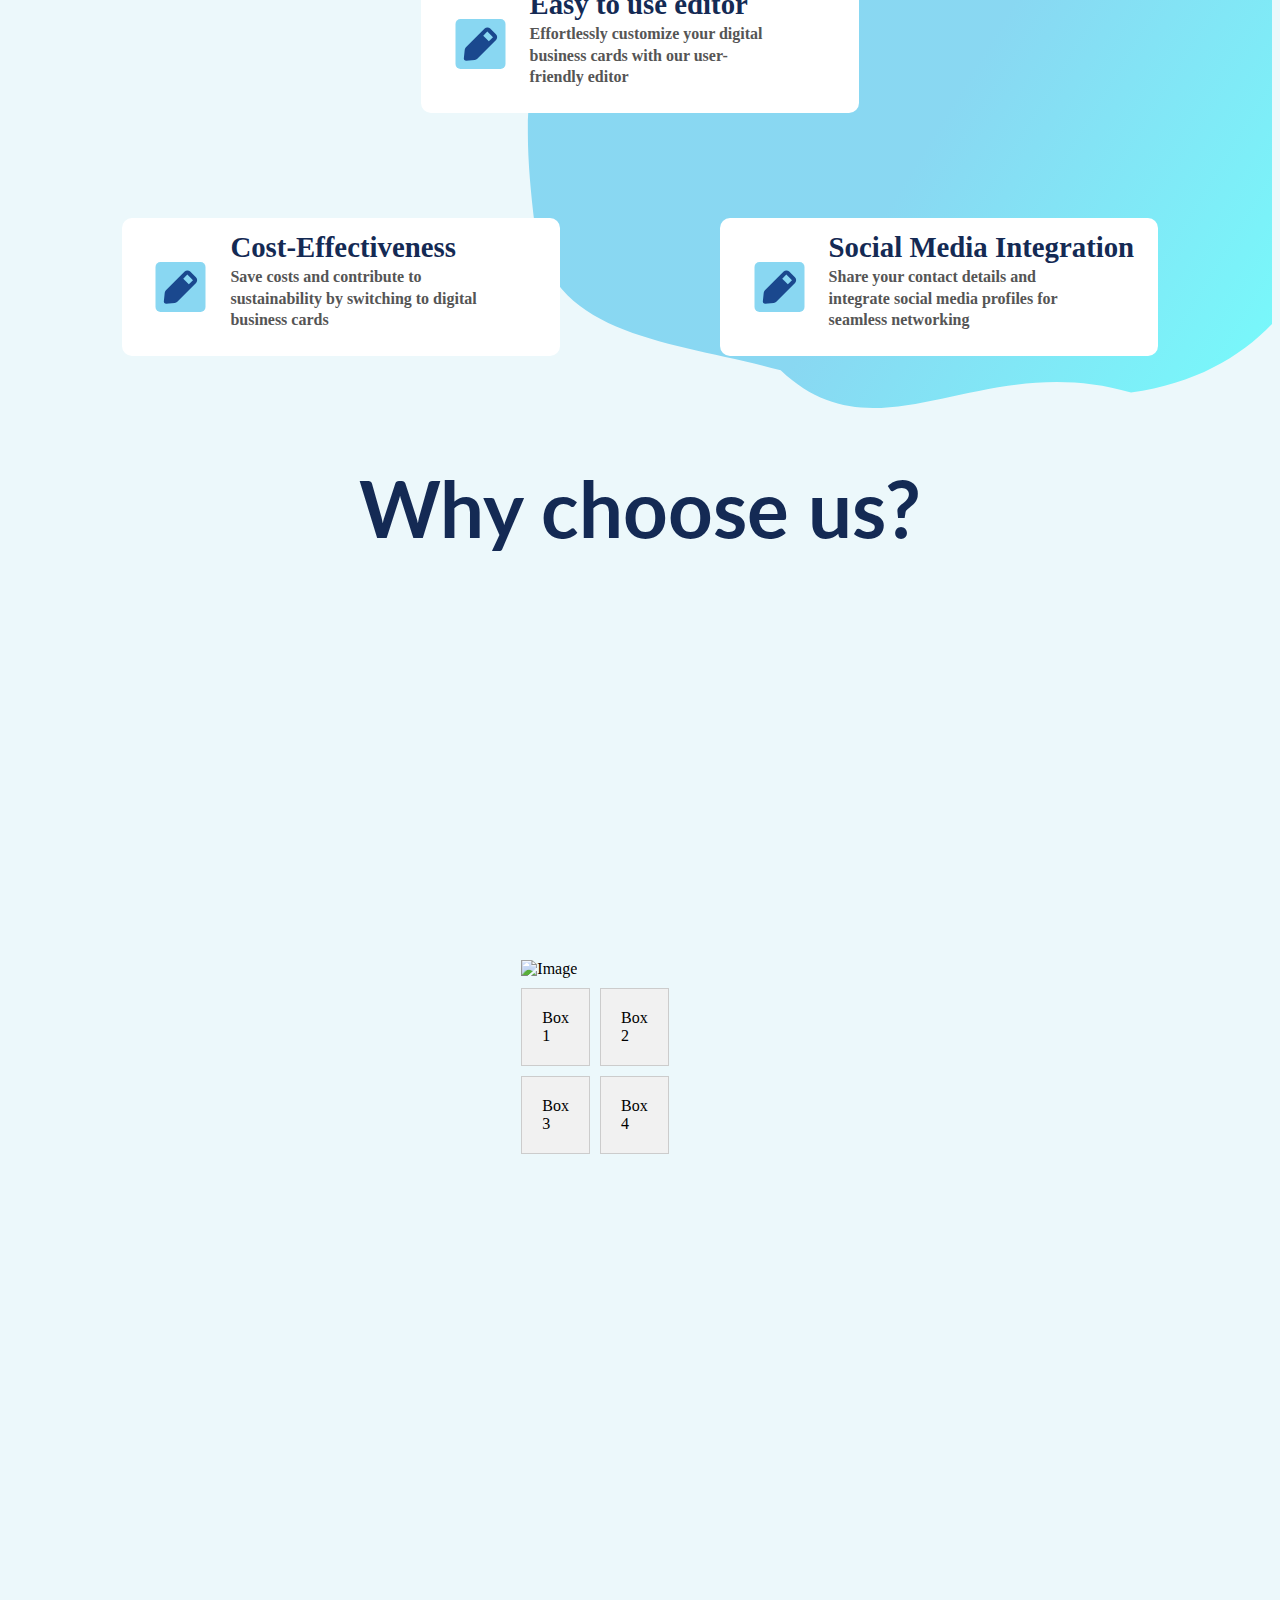
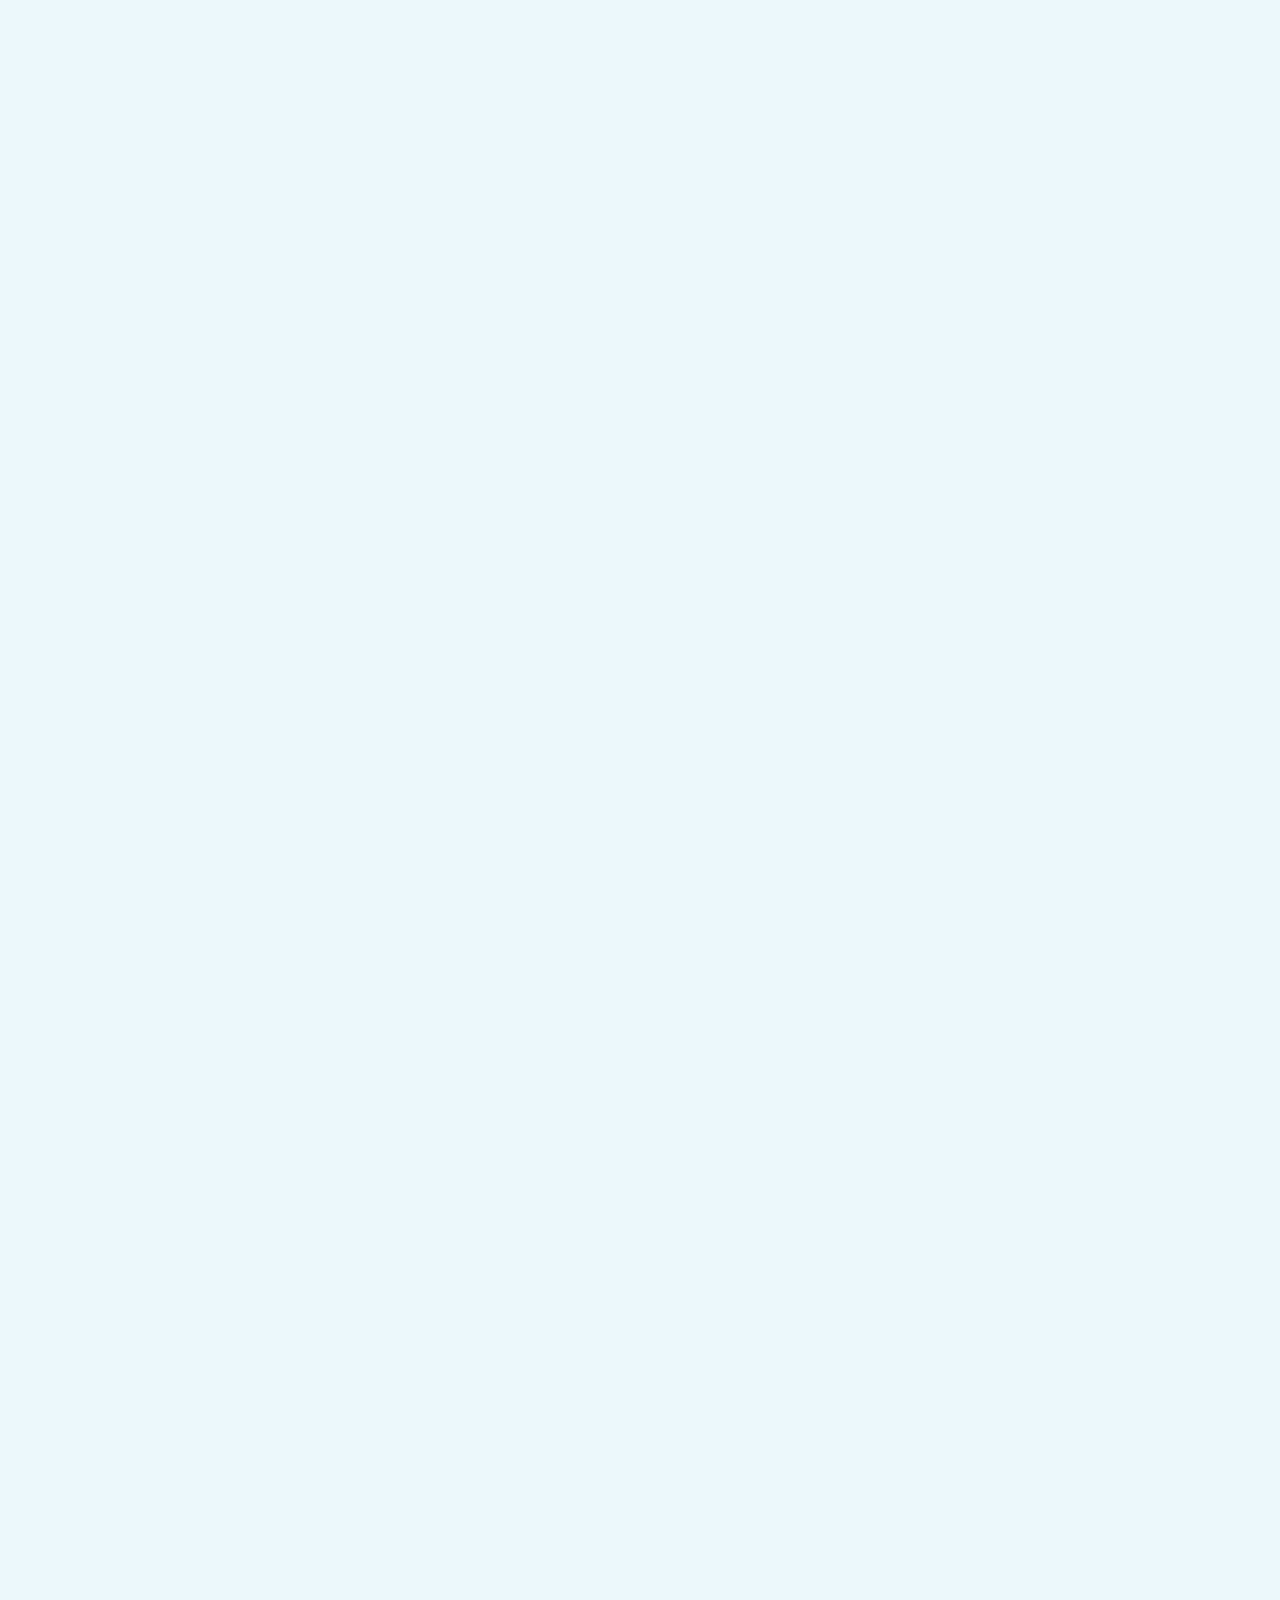
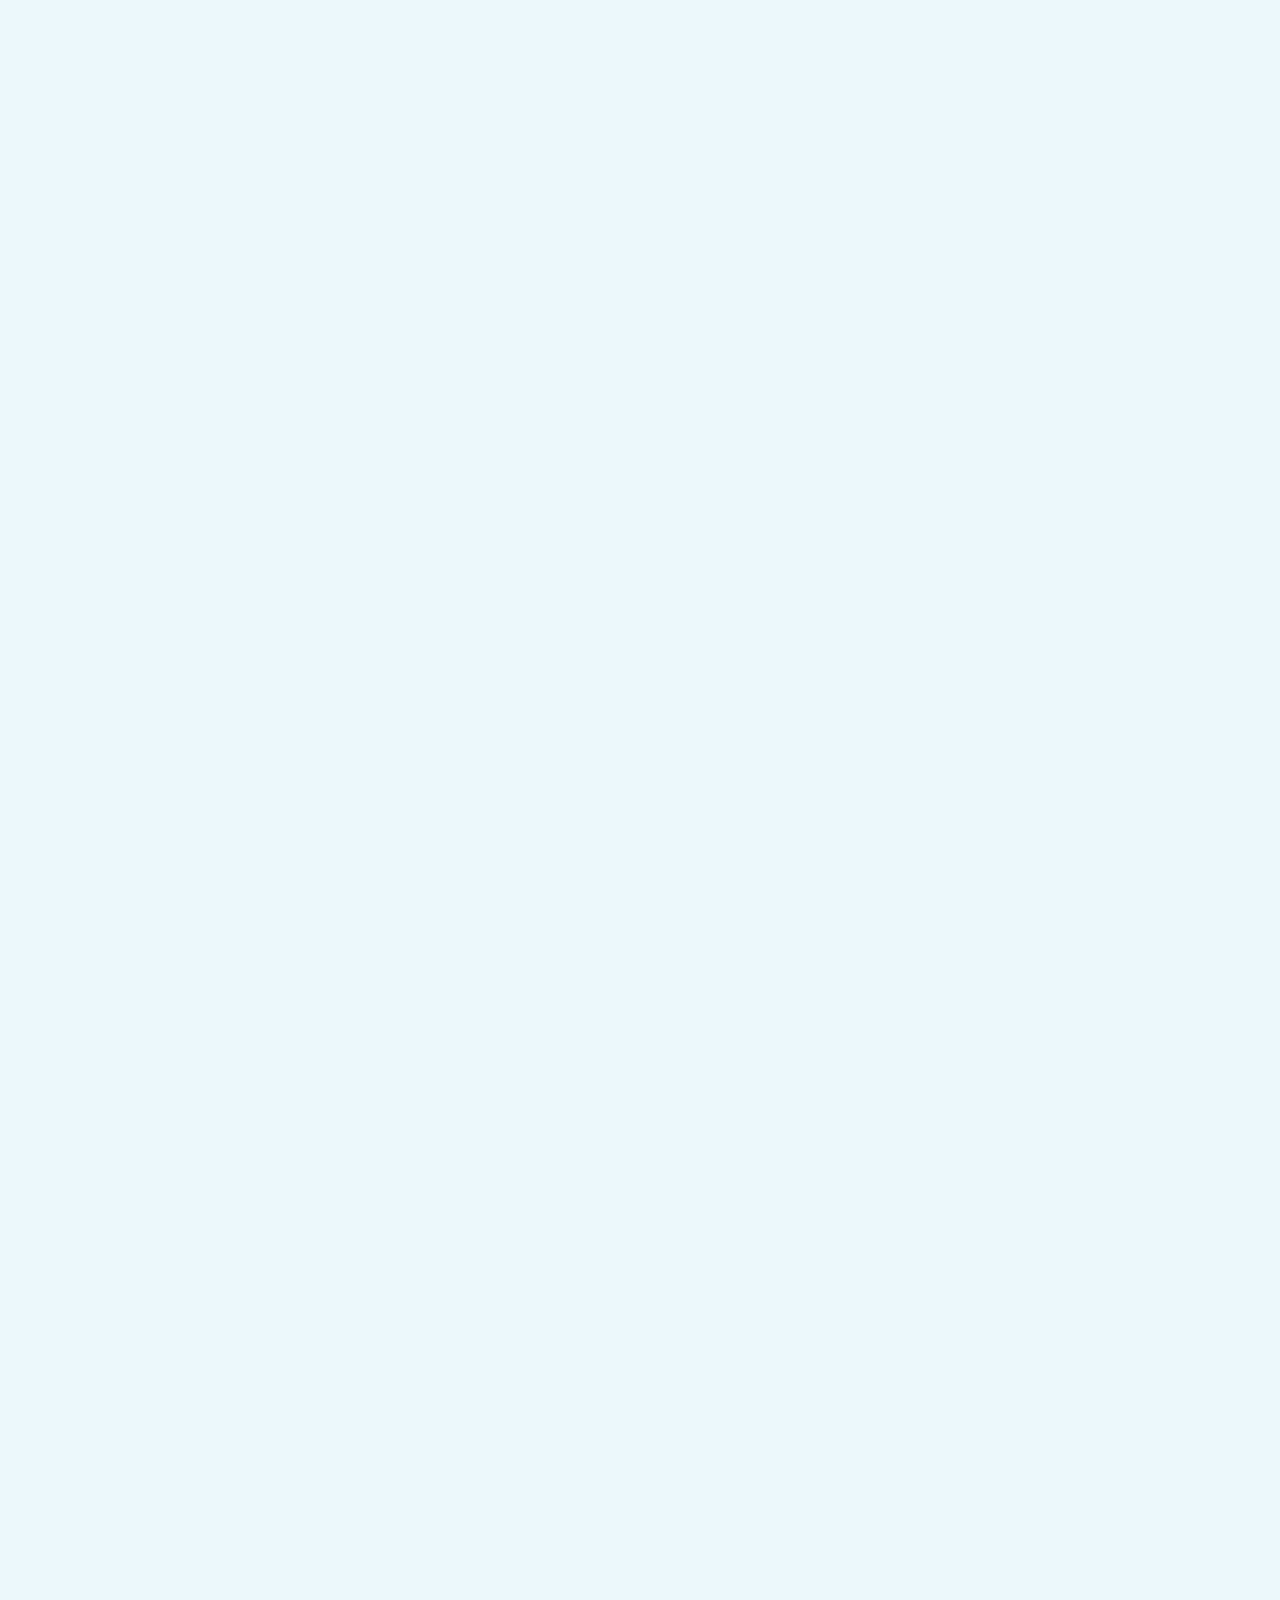
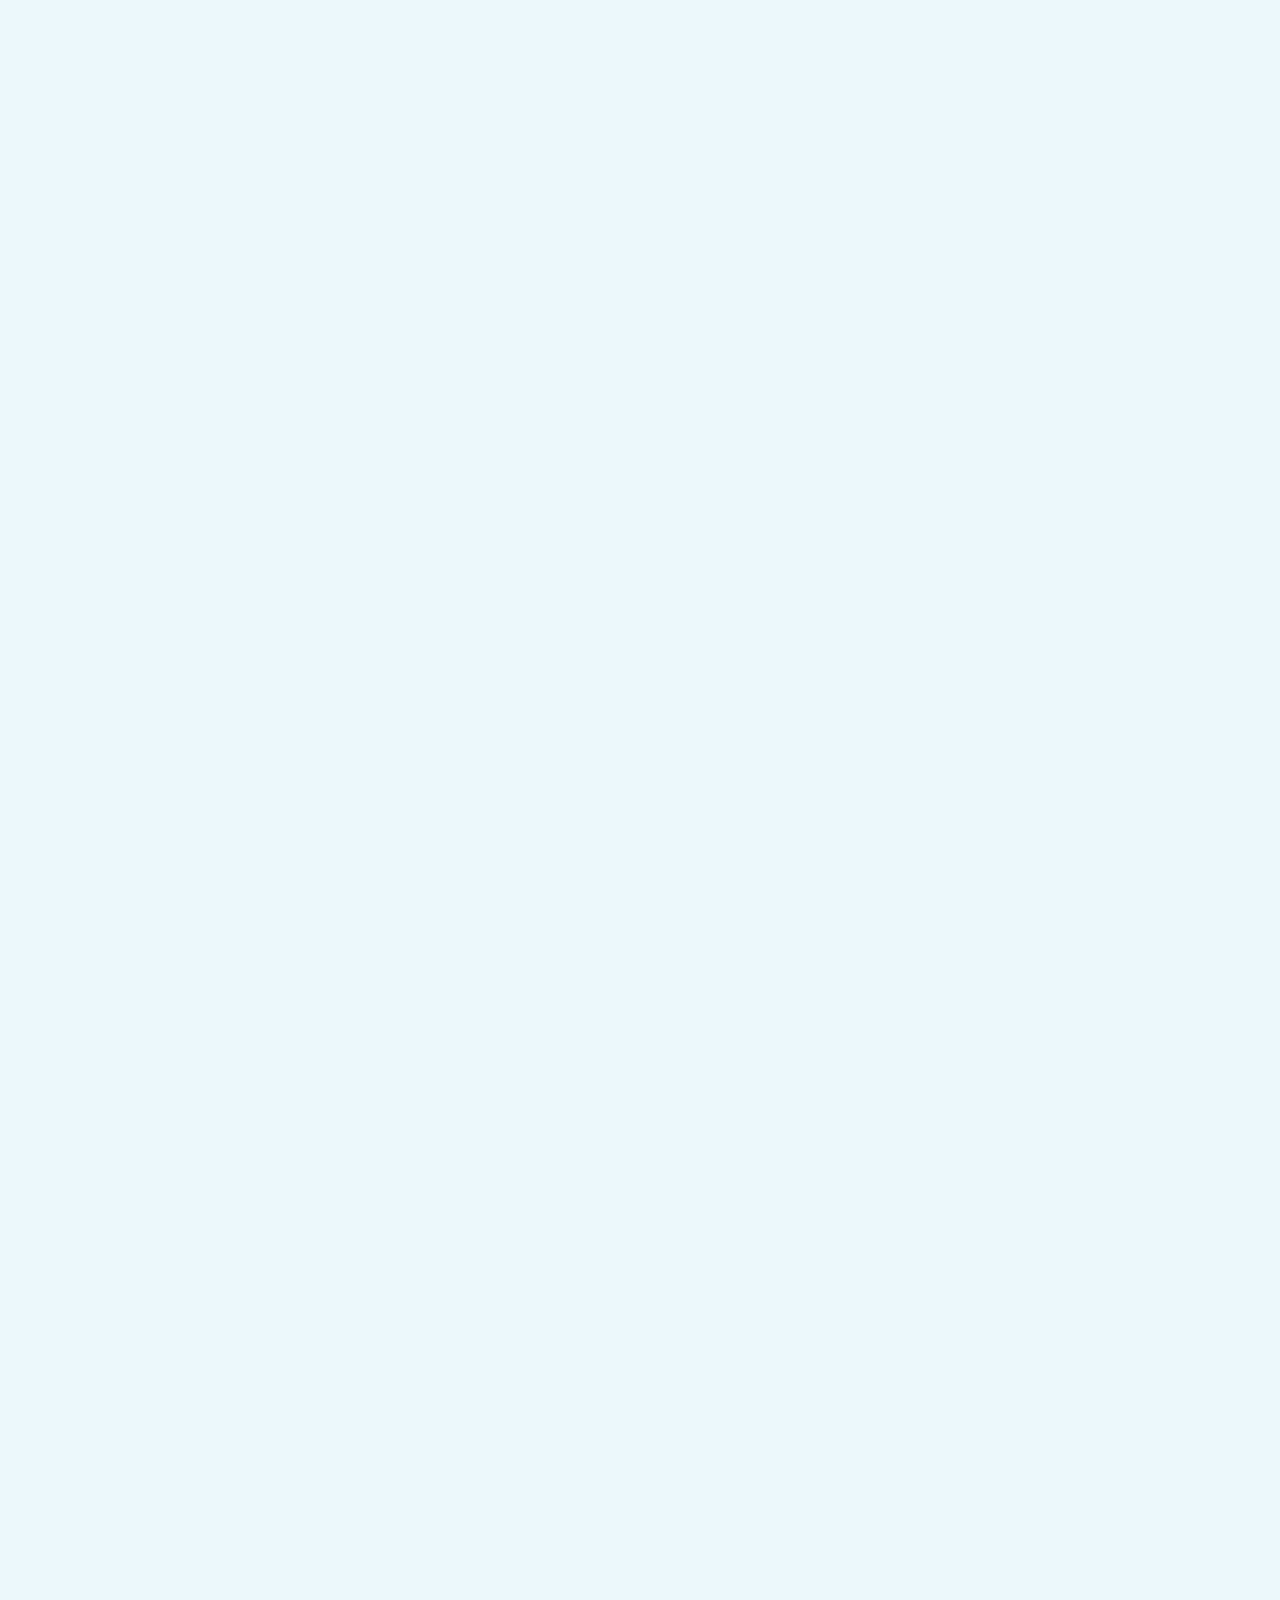
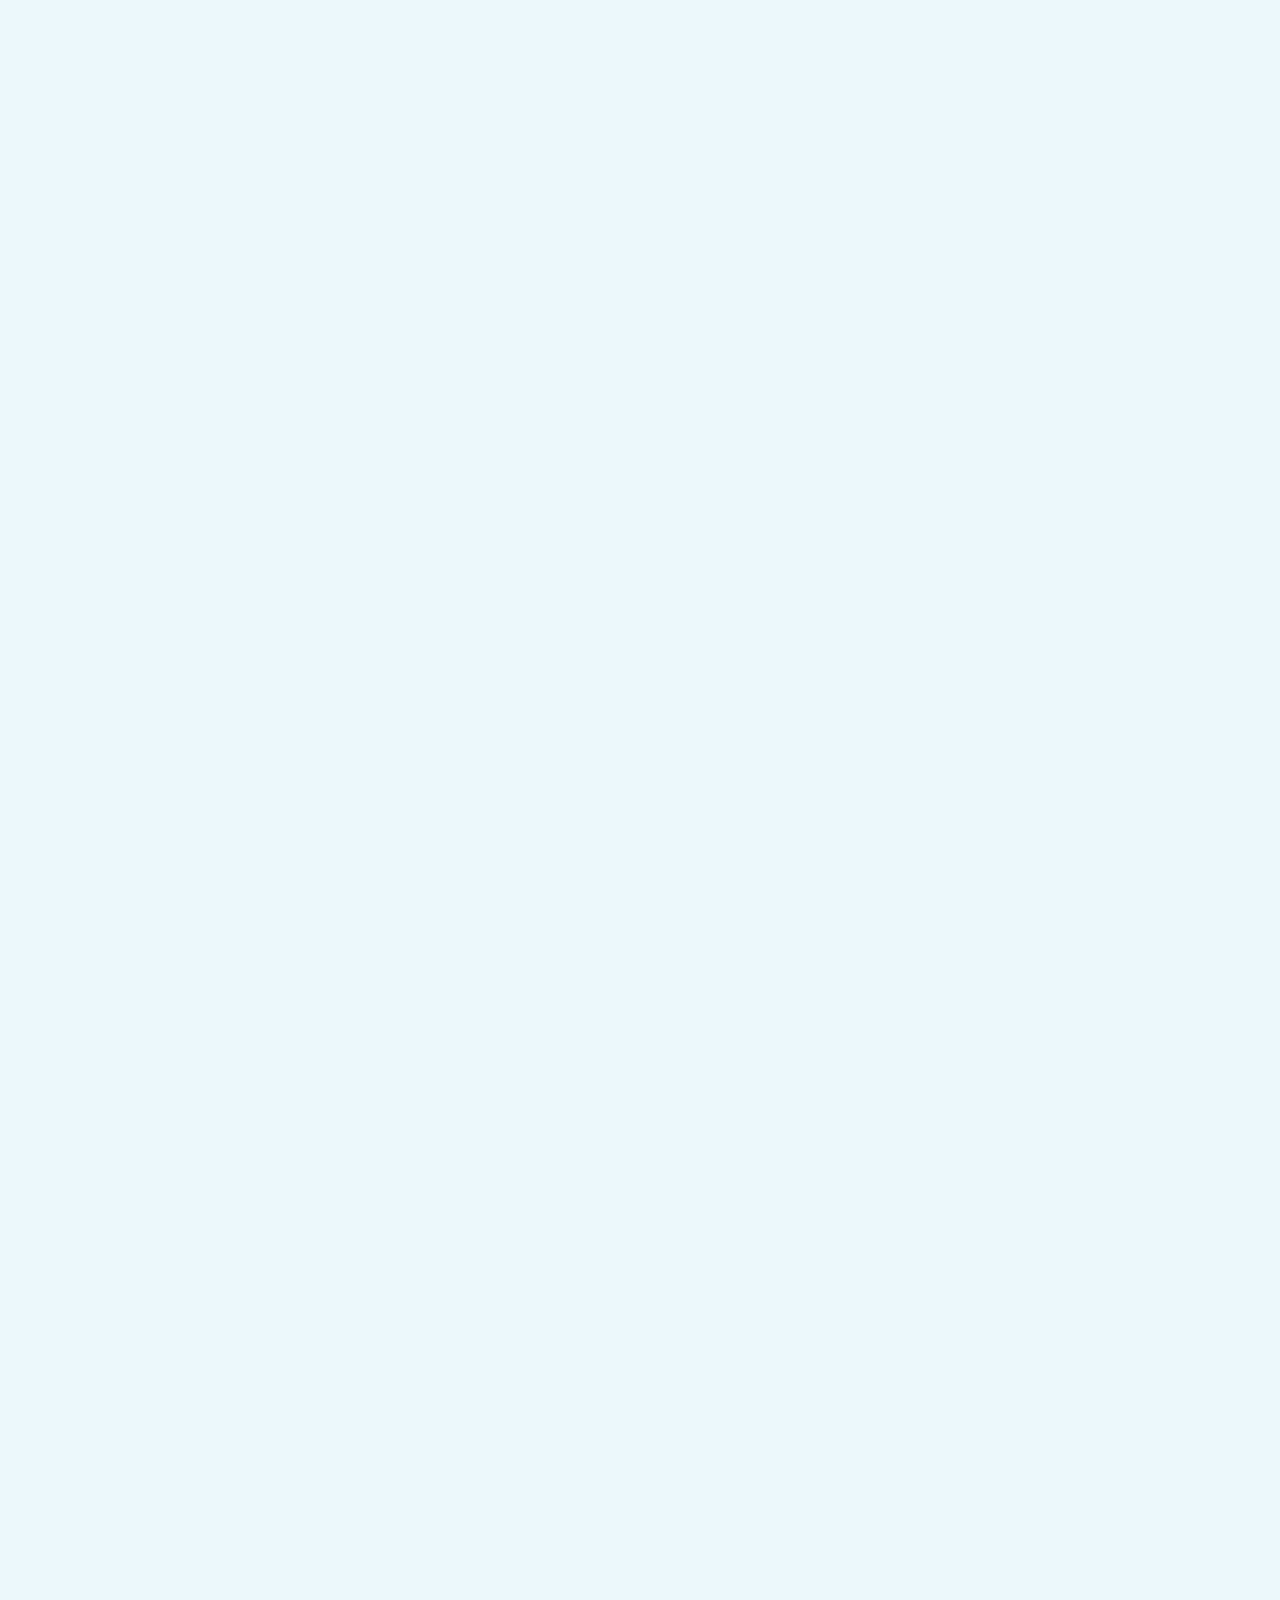
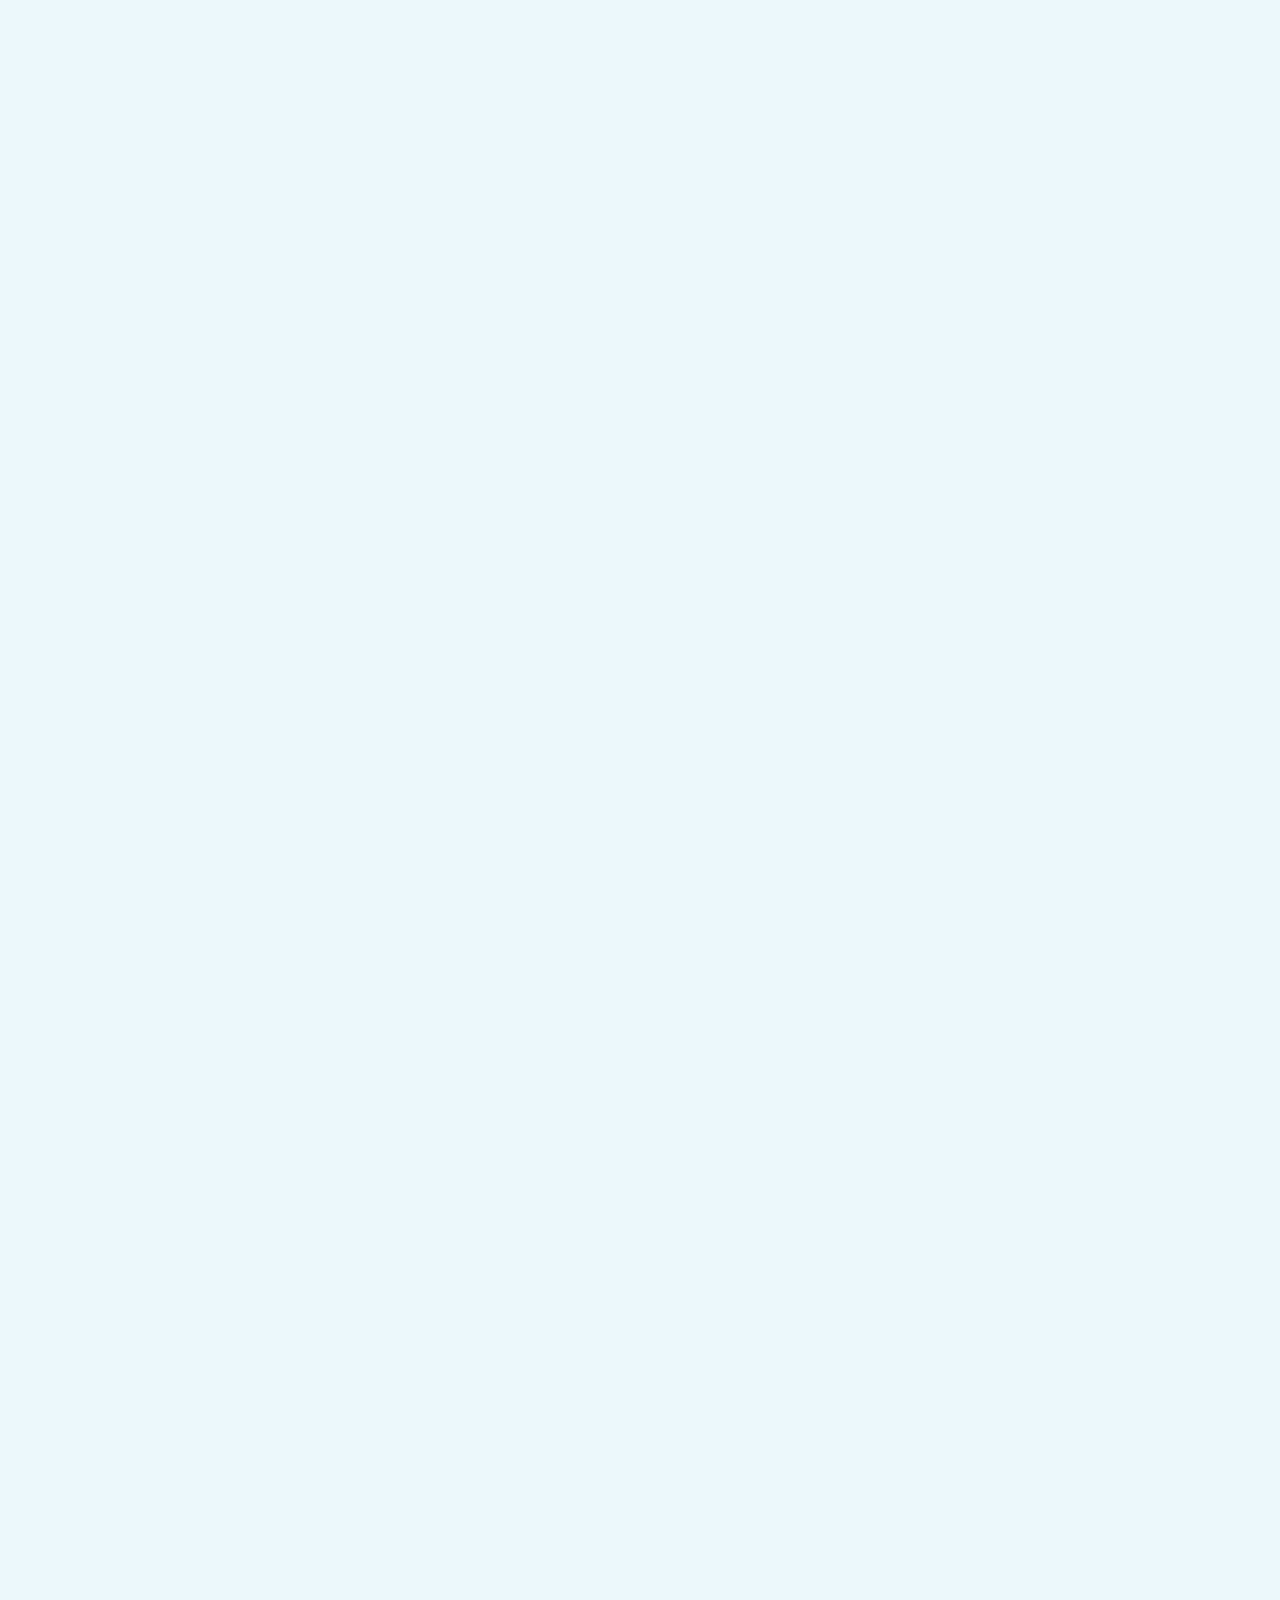
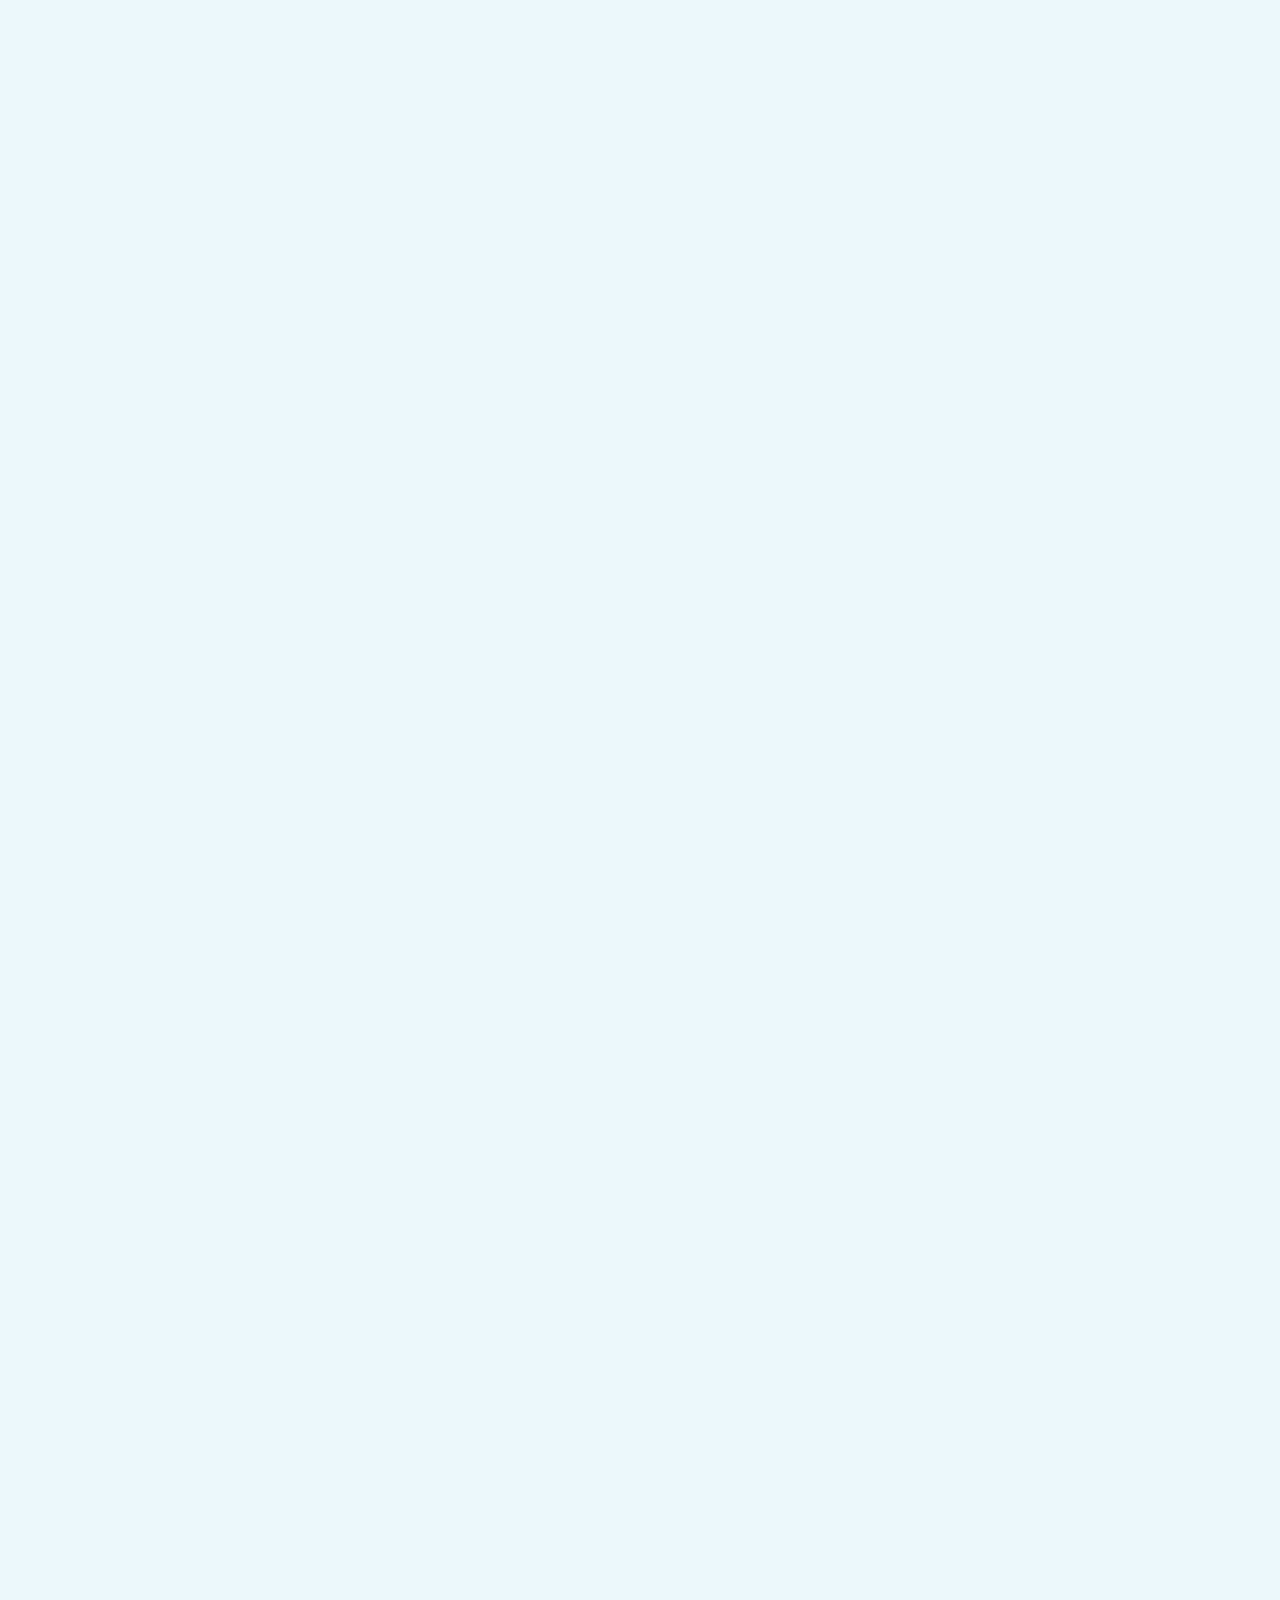
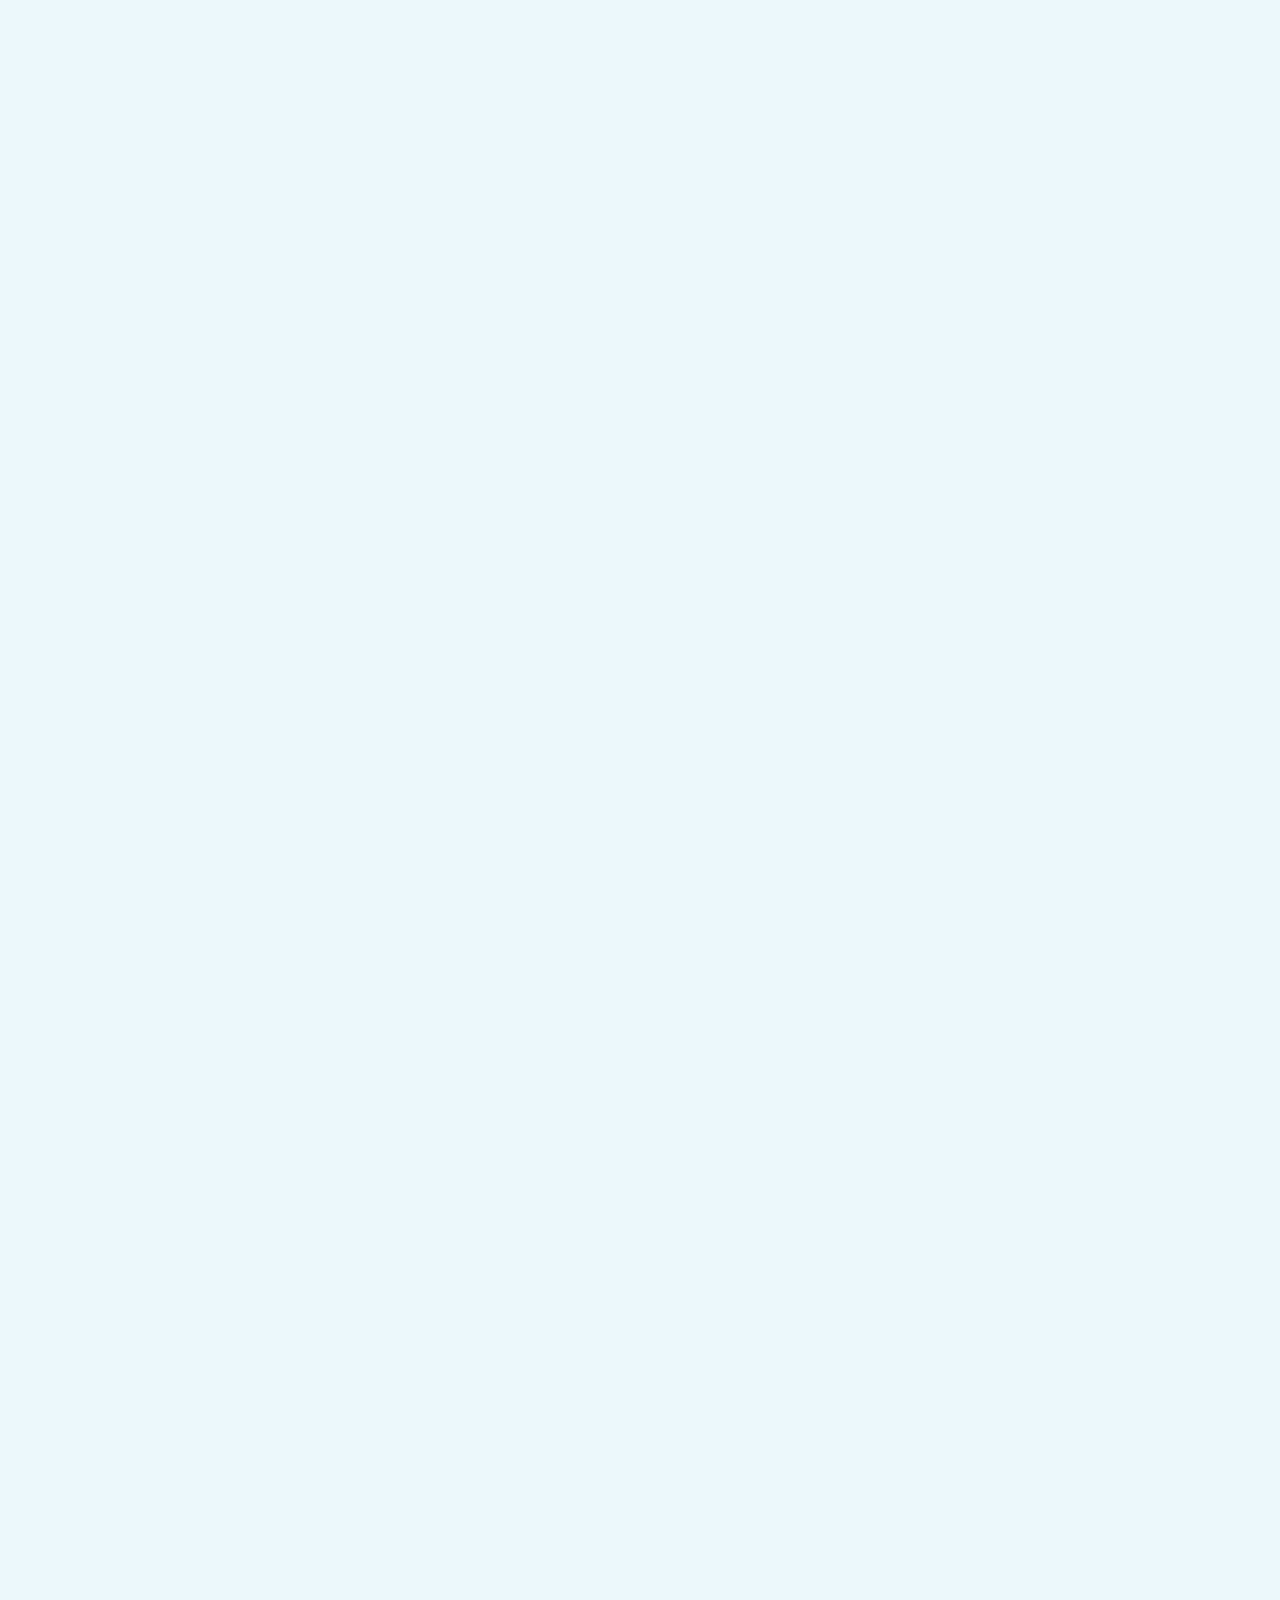
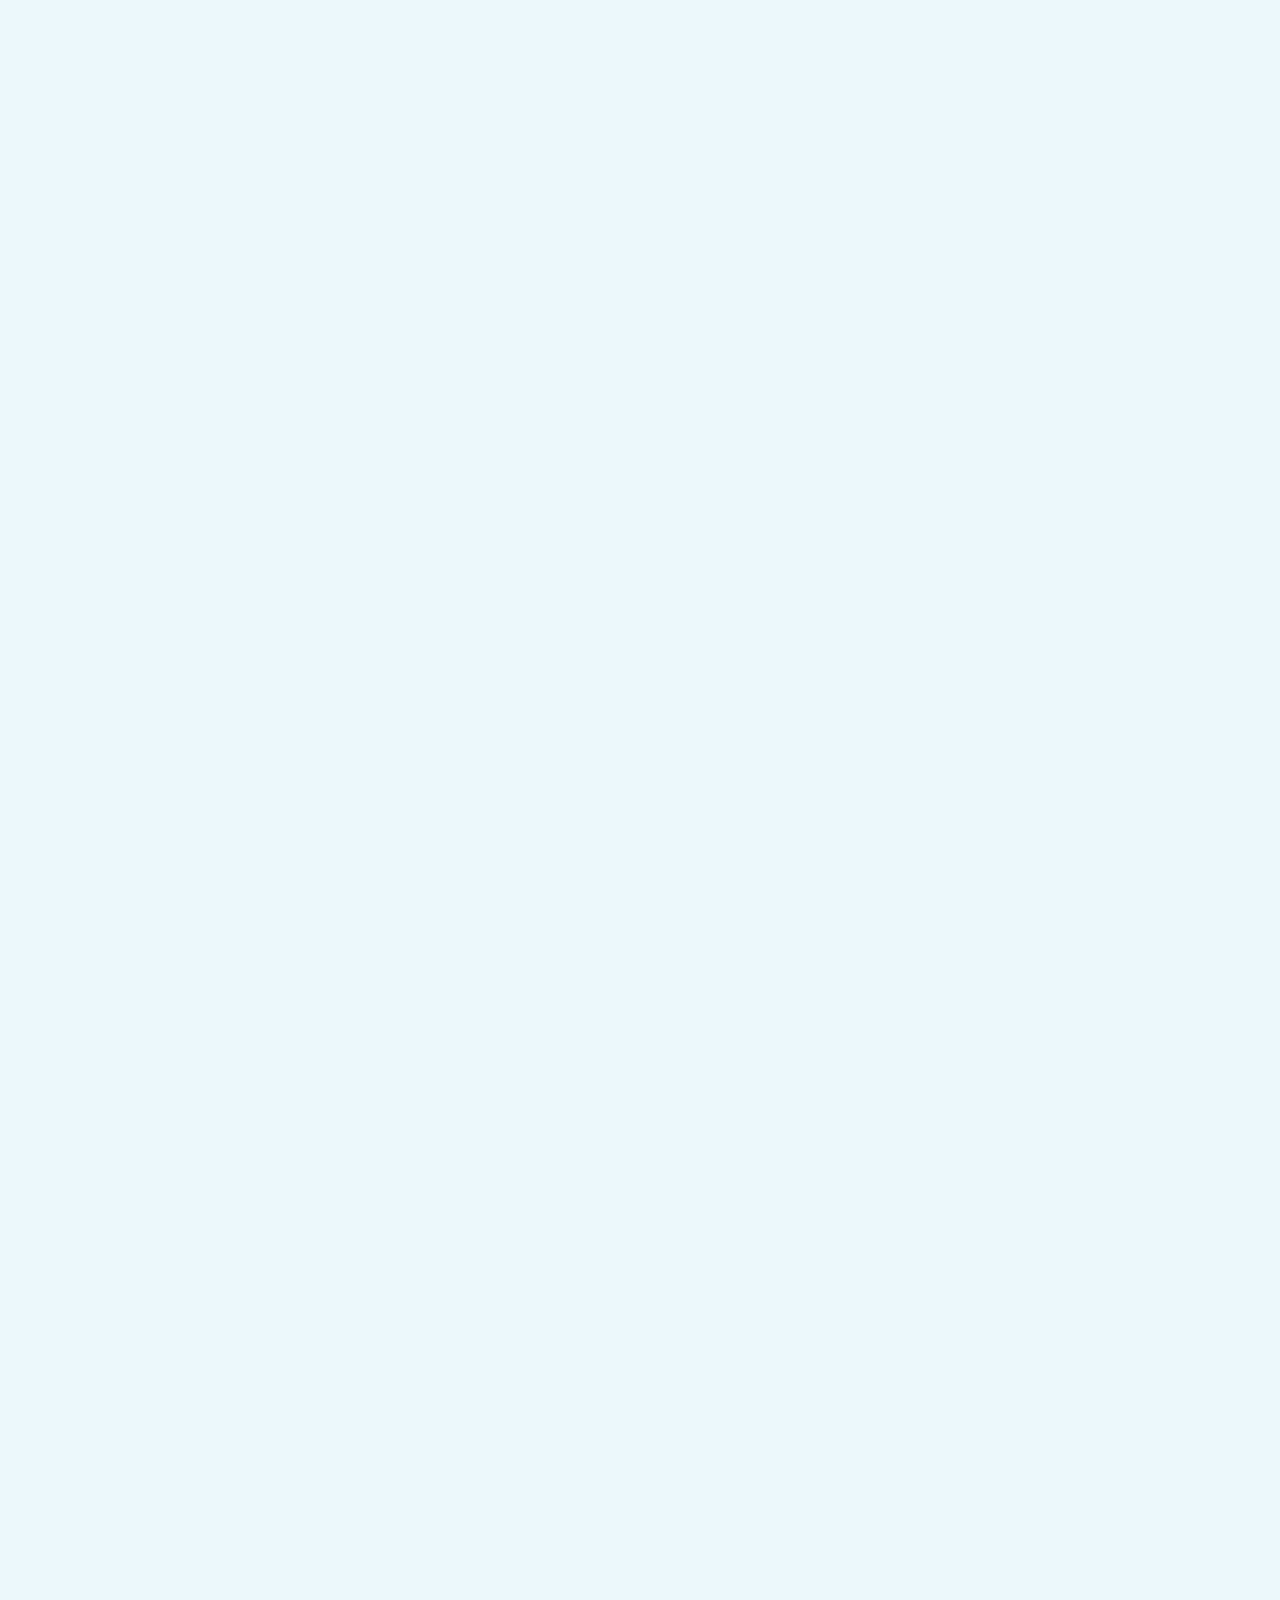
==== commit 13044a08: "home" ====
--- a/home/index.html
+++ b/home/index.html
@@ -77,7 +77,7 @@
                         <p>Effortlessly customize your digital <br> business cards with our user- <br> friendly editor</p>
                     </div>
                 </div>
-                
+
             </div>
             <div class="boxes">
                 <div class="box">
@@ -95,10 +95,35 @@
                     </div>
                 </div>
             </div>
-            
+
 
 
         </div>
+
+
+        <div class="options">
+            <div class="headtag-2">
+                <h1>Why choose us?</h1>
+            </div>
+            <div class="container-1">
+                <div class="box-1">
+                  <div class="image-1">
+                    <img src="your-image-url.jpg" alt="Image">
+                  </div>
+                  <div class="grid-1">
+                    <div class="item-1">Box 1</div>
+                    <div class="item-1">Box 2</div>
+                    <div class="item-1">Box 3</div>
+                    <div class="item-1">Box 4</div>
+                  </div>
+                </div>
+              </div>
+
+        </div>
+
+
+
+
 
 
 
@@ -120,6 +145,8 @@
 
 
 
+
+
     <br><br><br><br><br><br><br><br><br><br><br><br><br><br><br><br><br><br><br><br><br><br><br><br><br><br><br><br><br><br><br><br><br><br><br><br><br><br><br><br><br><br><br><br><br><br><br><br><br><br><br><br><br><br><br><br><br><br><br><br><br><br><br><br><br><br><br><br><br><br><br><br><br><br><br><br><br><br><br><br><br><br><br><br><br><br><br><br><br><br><br><br><br><br><br><br><br><br><br><br><br><br><br><br><br><br><br><br><br><br><br><br><br><br><br><br><br><br><br><br><br><br><br><br><br><br><br><br><br><br><br><br><br><br><br><br><br><br><br><br><br><br><br><br><br><br><br><br><br><br><br><br><br><br><br><br><br><br><br><br><br><br><br><br><br><br><br><br><br><br><br><br><br><br><br><br><br><br><br><br><br><br><br><br><br><br><br><br><br><br><br><br><br><br><br><br><br><br><br><br><br><br><br><br><br><br><br><br><br><br><br><br><br><br><br><br><br><br><br><br><br><br><br><br><br><br><br><br><br><br><br><br><br><br><br><br><br><br><br><br><br><br><br><br><br><br><br><br><br><br><br><br><br><br><br><br><br><br><br><br><br><br><br><br><br><br><br><br><br><br><br><br><br><br><br><br><br><br><br><br><br><br><br><br><br><br><br><br><br><br><br><br><br><br><br><br><br><br><br><br><br><br><br><br><br><br><br><br><br><br><br><br><br><br><br><br><br><br><br><br><br><br><br><br><br><br><br><br><br><br><br><br><br><br><br><br><br><br><br><br><br><br><br><br><br><br><br><br><br><br><br><br><br><br><br><br><br><br><br><br><br><br><br><br><br><br><br><br><br><br><br><br><br><br><br><br><br><br><br><br><br><br><br><br><br><br><br><br><br><br><br><br><br><br><br><br><br><br><br><br><br><br><br><br><br><br><br><br><br><br><br><br><br><br><br><br><br><br><br><br><br><br><br><br><br><br><br><br><br><br><br><br><br><br><br><br><br><br><br><br><br><br><br><br><br><br><br><br><br><br><br><br><br><br><br><br><br><br><br><br><br><br><br><br><br><br><br><br><br><br><br><br><br><br><br><br><br><br><br><br><br><br><br><br><br><br><br><br><br><br><br><br><br><br><br><br><br><br><br><br><br><br><br><br><br><br><br><br><br><br><br><br><br><br><br><br><br><br><br><br><br><br><br><br><br><br><br><br><br><br><br><br><br><br><br><br><br><br><br><br><br><br><br><br><br><br><br><br><br><br><br><br><br><br><br><br><br><br><br><br><br><br><br><br><br><br><br><br><br><br><br><br><br><br><br><br><br><br><br><br><br><br><br><br><br><br><br><br><br><br><br><br><br><br><br><br><br><br><br><br><br><br><br><br><br><br><br><br><br><br><br><br><br><br><br><br><br><br><br><br><br><br><br><br><br><br><br><br><br><br><br><br><br><br><br><br><br><br><br><br><br><br><br><br><br><br><br><br><br><br><br><br><br><br><br><br><br><br><br><br><br><br><br><br><br><br><br><br><br><br><br><br><br><br><br><br><br><br><br><br><br><br><br><br><br><br><br><br><br><br><br><br><br><br><br><br><br><br><br><br><br><br><br><br><br><br><br><br><br><br><br><br><br><br><br><br><br><br><br><br><br><br><br><br><br><br><br><br><br><br><br><br><br><br><br><br><br><br><br><br><br><br><br><br><br><br><br><br><br><br><br><br><br><br><br><br><br><br><br><br><br><br><br><br><br><br><br><br><br><br><br><br><br><br><br><br><br><br><br><br><br><br><br><br><br><br><br><br><br><br><br><br><br><br><br><br><br><br><br><br><br><br><br><br><br><br><br><br><br><br><br><br><br><br><br><br><br><br><br><br><br><br><br><br><br><br><br><br><br><br><br><br><br><br><br><br><br><br><br><br><br><br><br><br><br><br><br><br><br><br><br><br><br><br><br><br><br><br><br><br><br><br><br><br><br><br><br><br><br><br><br><br><br><br><br><br><br><br><br><br><br><br><br><br><br><br><br><br><br><br><br><br><br><br><br><br><br><br><br><br><br><br><br><br><br><br><br><br><br><br><br><br><br><br><br><br><br><br><br><br><br><br><br><br><br><br><br><br><br><br><br><br><br><br><br><br><br><br><br><br><br><br><br><br><br><br><br><br><br><br><br><br><br><br><br><br><br><br><br><br><br><br><br><br><br><br><br><br><br><br><br><br><br><br><br><br><br><br><br><br><br><br><br><br><br><br><br><br><br><br><br><br><br><br><br><br><br><br><br><br>
 
 </body>
--- a/home/home.css
+++ b/home/home.css
@@ -223,7 +223,7 @@
     font-style: normal;
     font-weight: 700;
     font-size: 1.8rem;
-    line-height:0rem;
+    line-height: 0rem;
 
     font-feature-settings: 'pnum' on, 'lnum' on;
 }
@@ -247,4 +247,51 @@
     background-repeat: no-repeat;
     background-position: bottom right;
 
-}+}
+
+
+/* ------------------------------------------------------------second section started----------------------------- */
+
+.second-1 .options .headtag-2 h1 {
+    text-align: center;
+    font-family: 'Lato';
+    font-style: normal;
+    font-weight: 700;
+    font-size: 78px;
+    line-height: 94px;
+    color: #142A54;
+}
+
+
+
+
+.container-1 {
+    display: flex;
+    justify-content: center;
+    align-items: center;
+    height: 100vh;
+  }
+
+  .box-1 {
+    display: flex;
+    flex-wrap: wrap;
+    gap: 10px;
+  }
+
+  .box-1 .image-1 {
+
+    flex-basis: 40%;
+  }
+
+  .box-1 .grid-1 {
+    flex-basis: 60%;
+    display: grid;
+    grid-template-columns: repeat(2, 1fr);
+    gap: 10px;
+  }
+
+  .box-1 .grid-1 .item-1 {
+    background-color: #f1f1f1;
+    padding: 20px;
+    border: 1px solid #ccc;
+  }
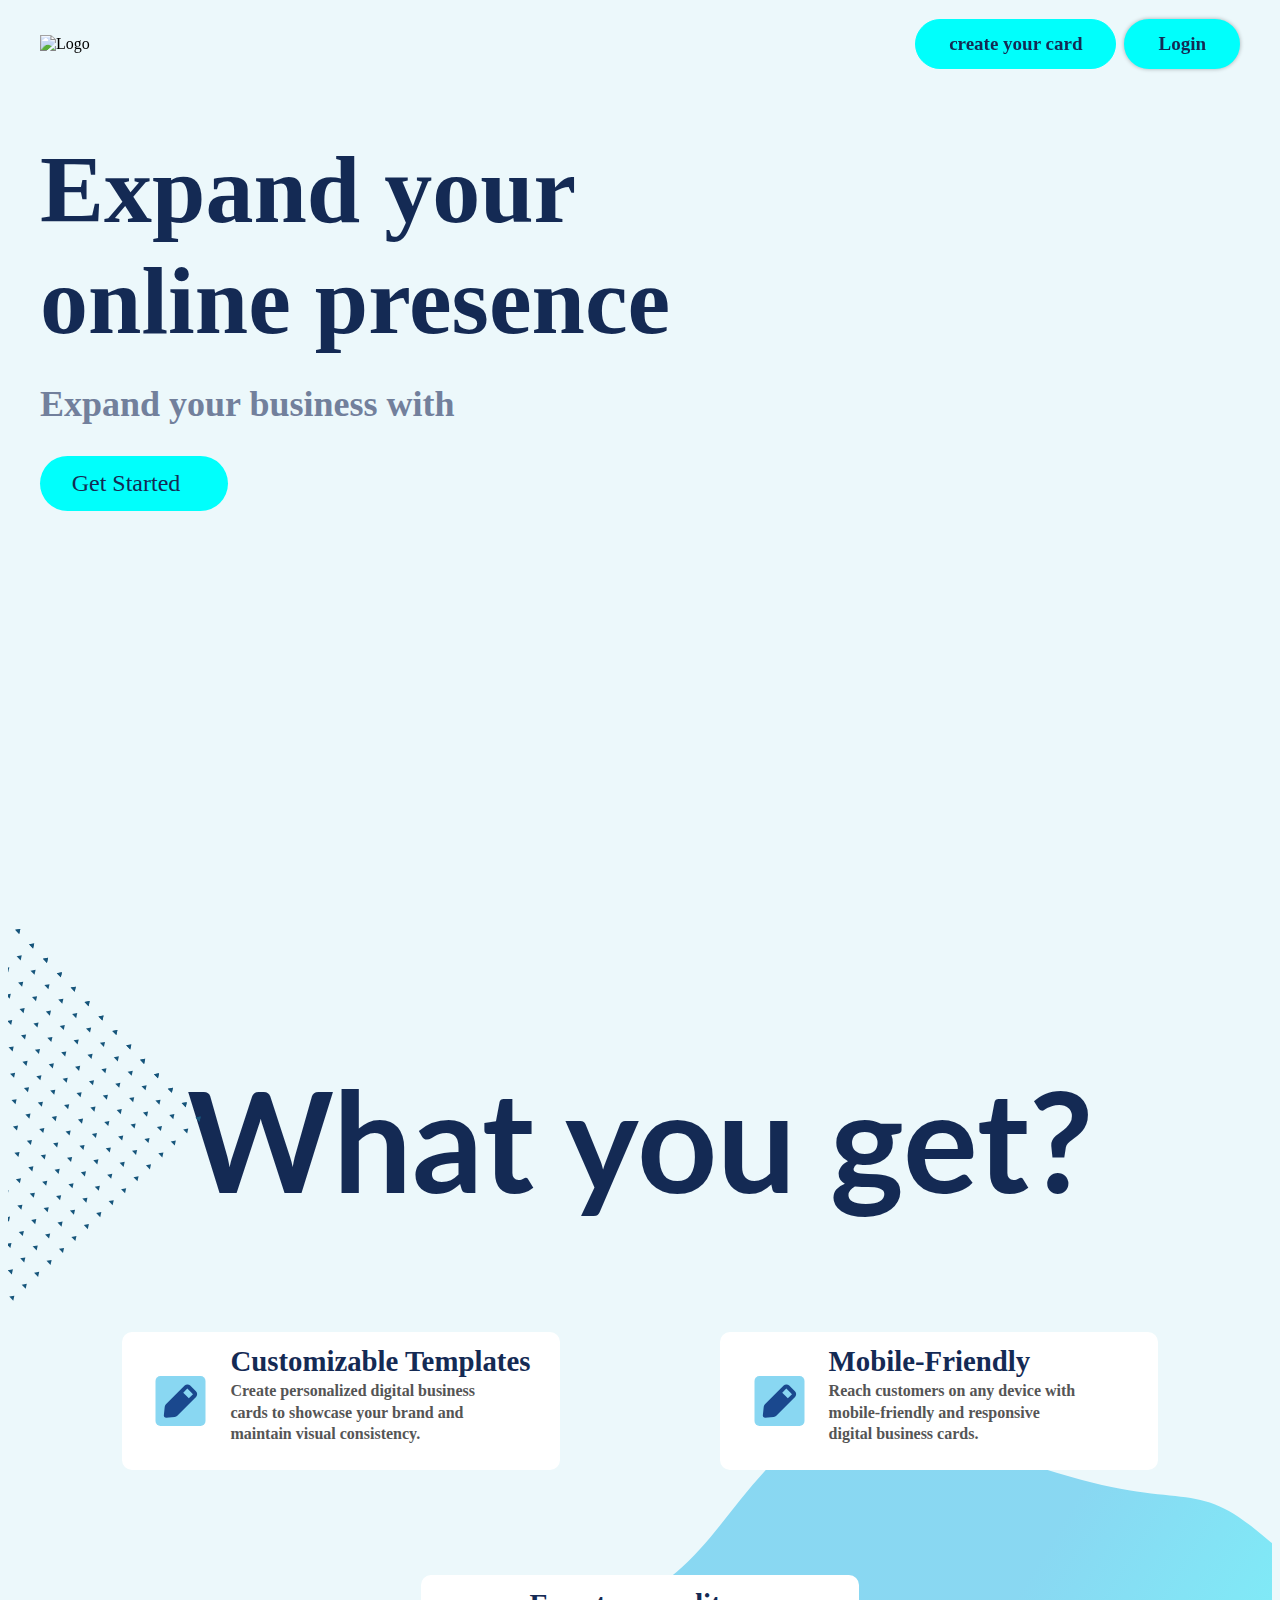
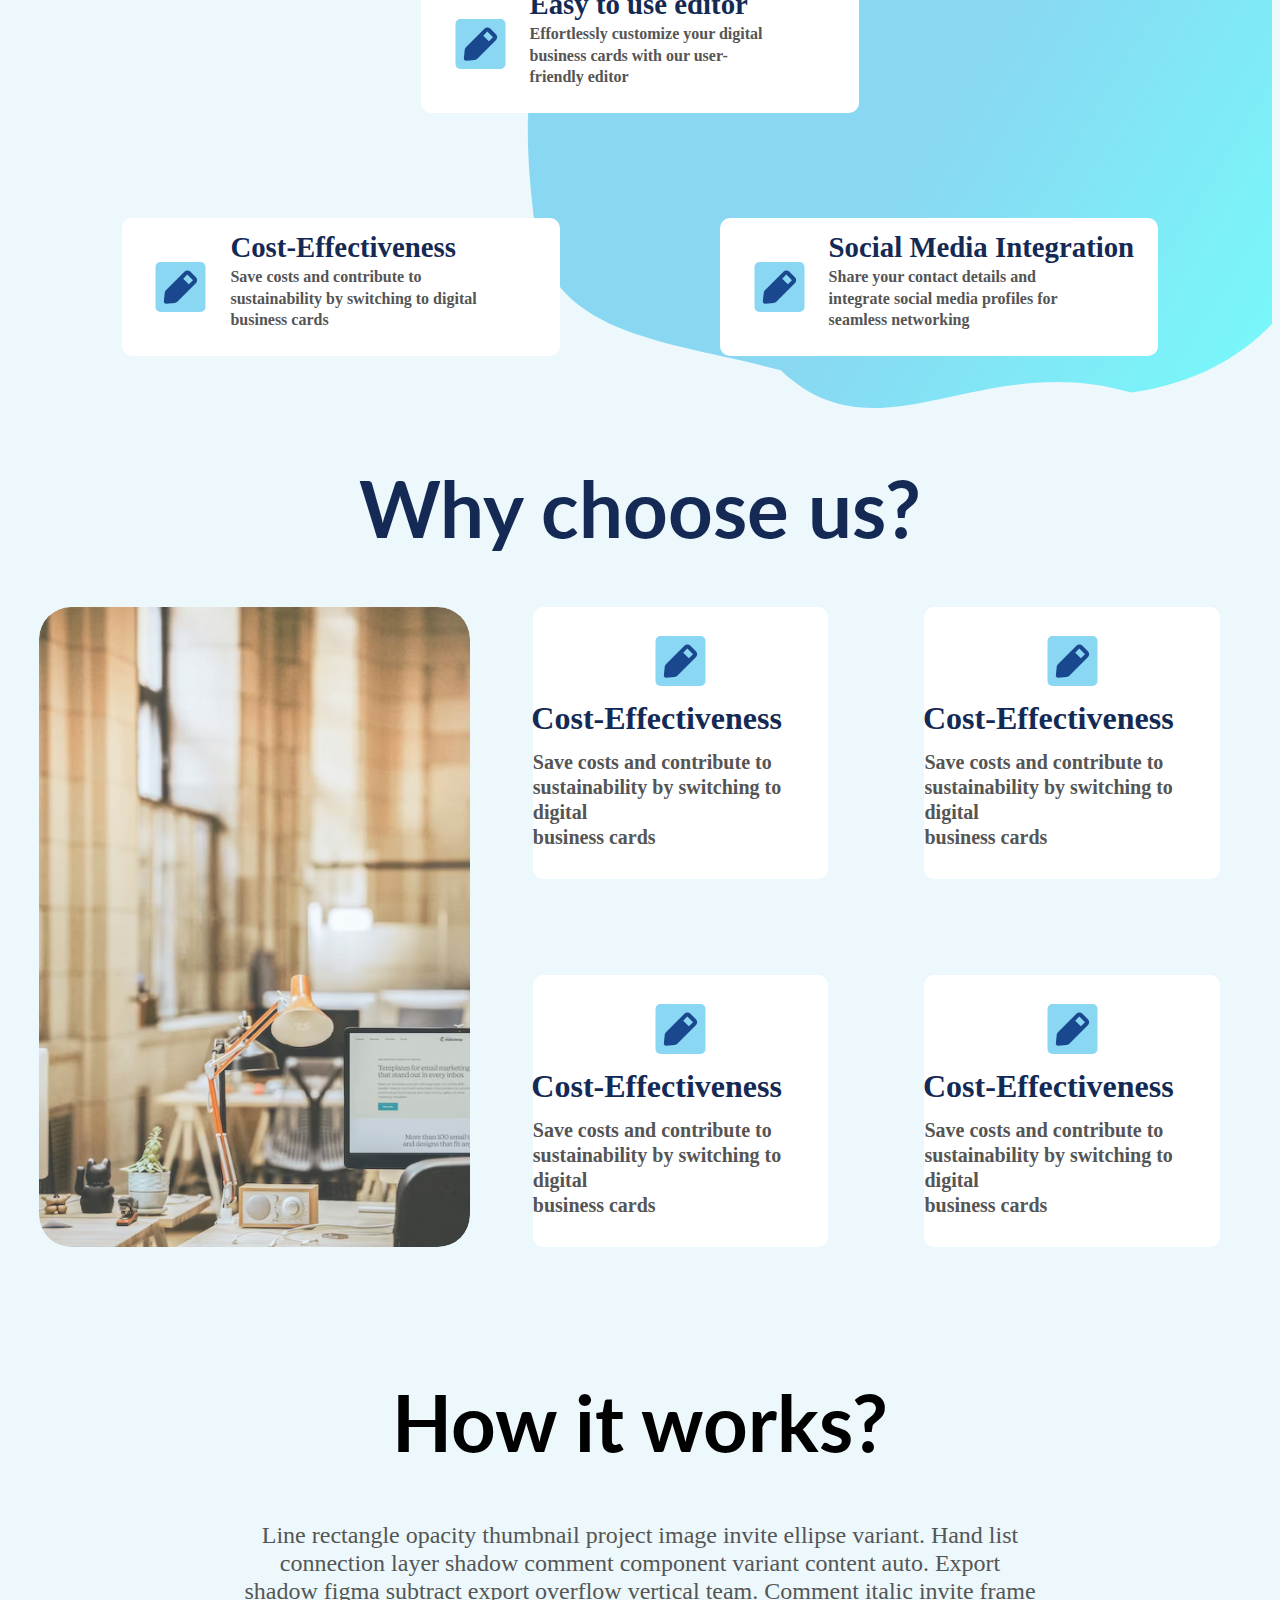
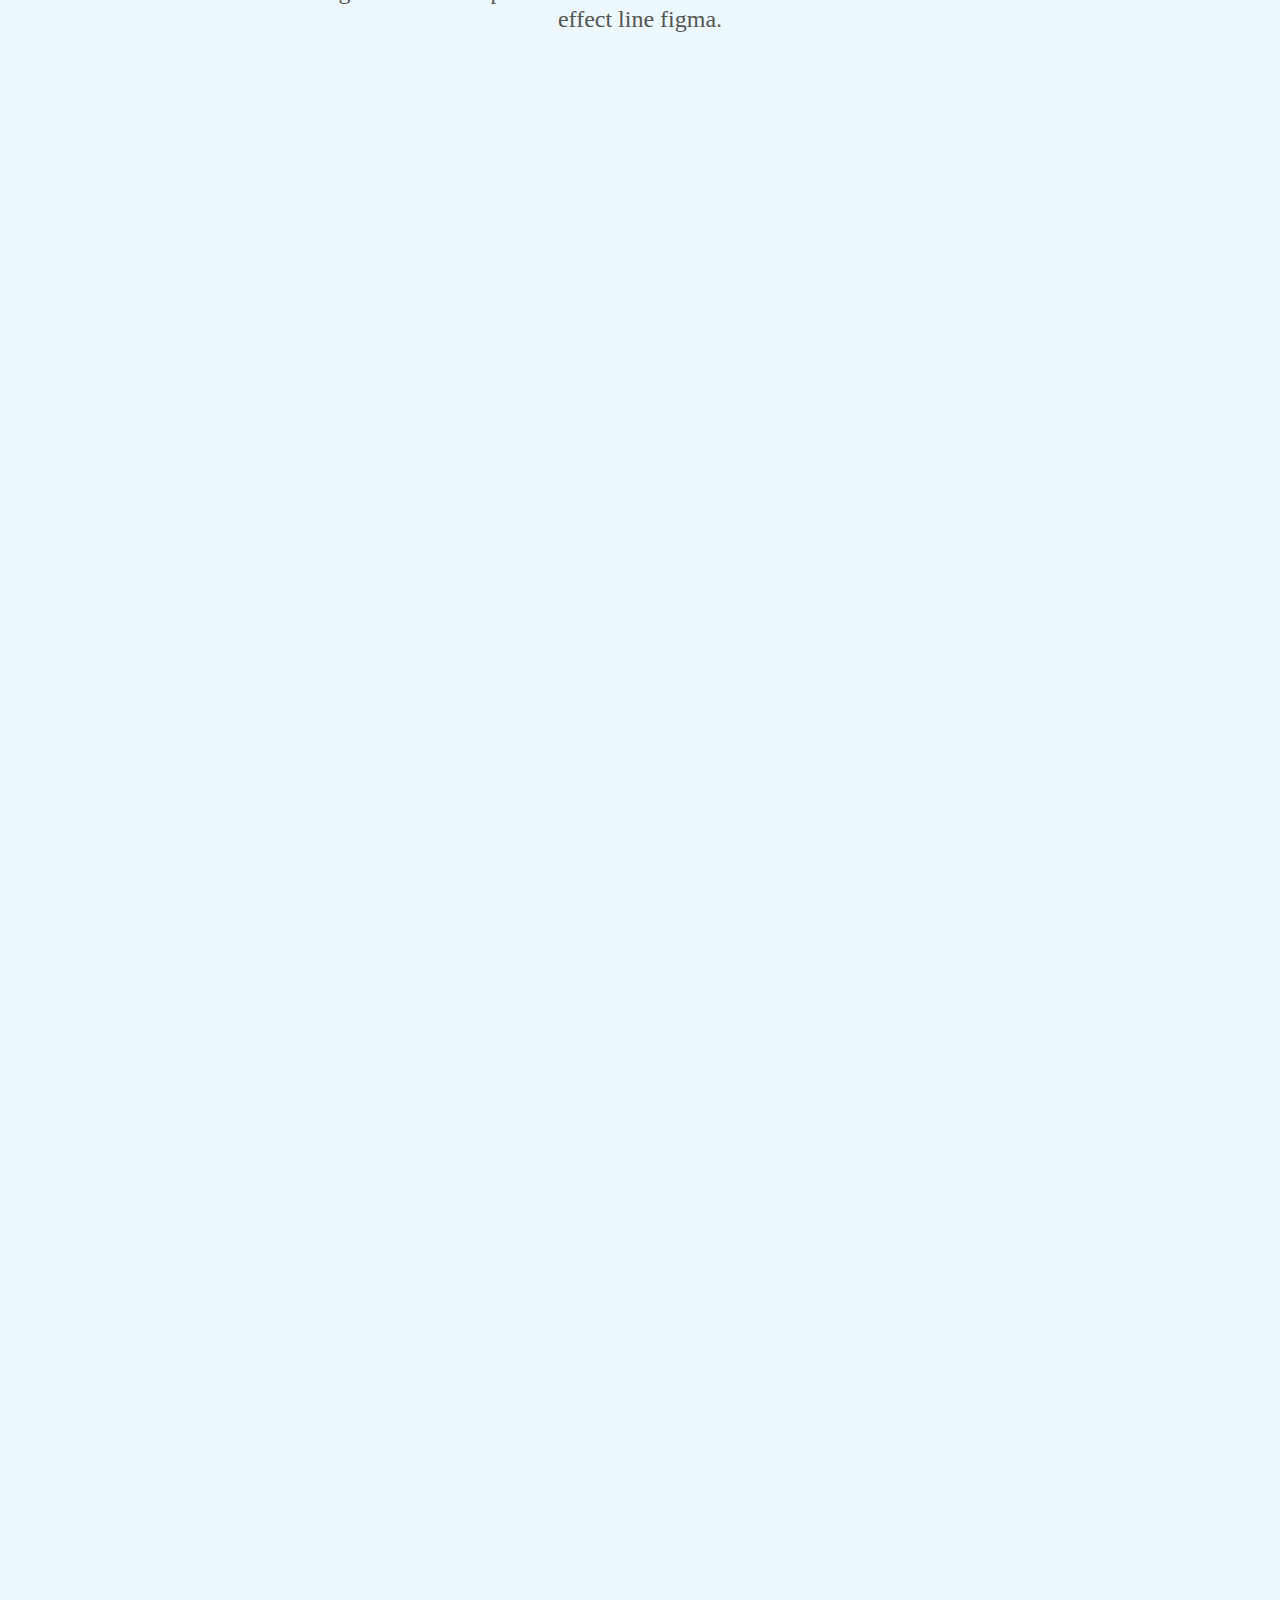
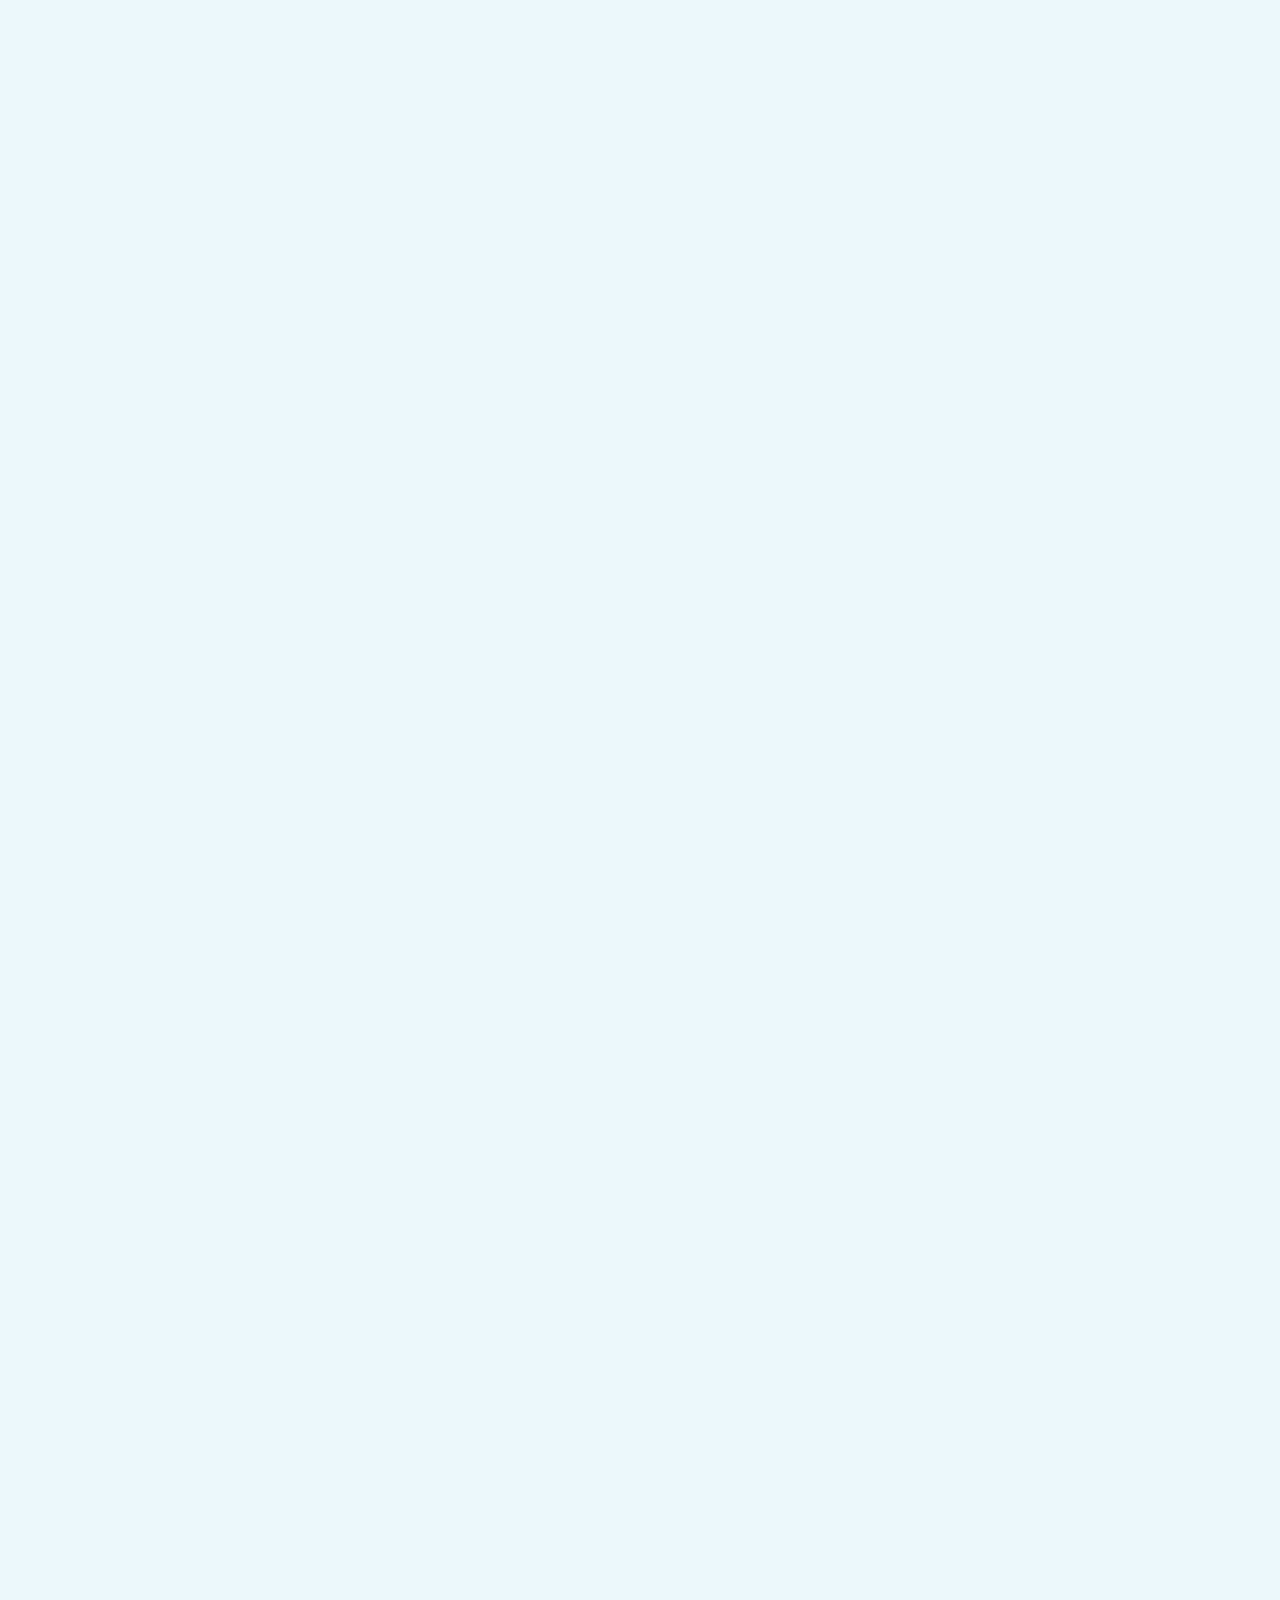
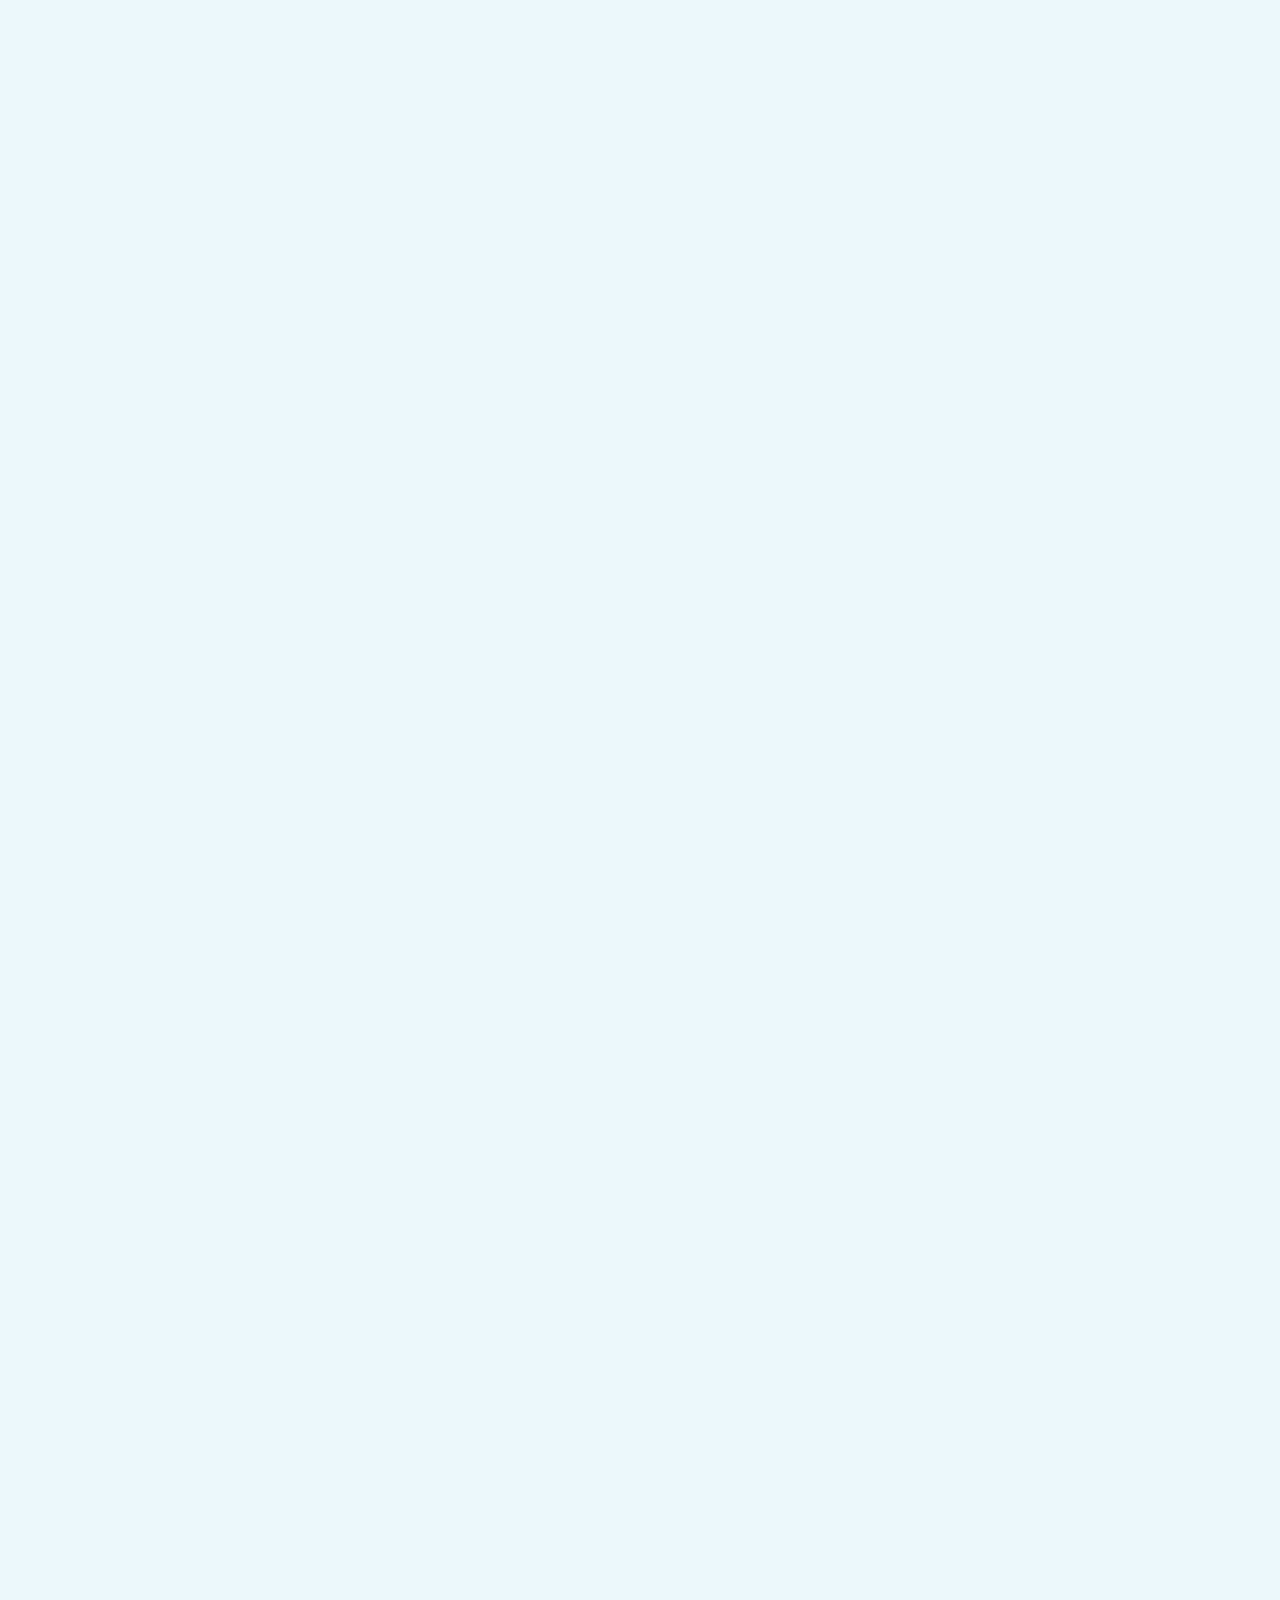
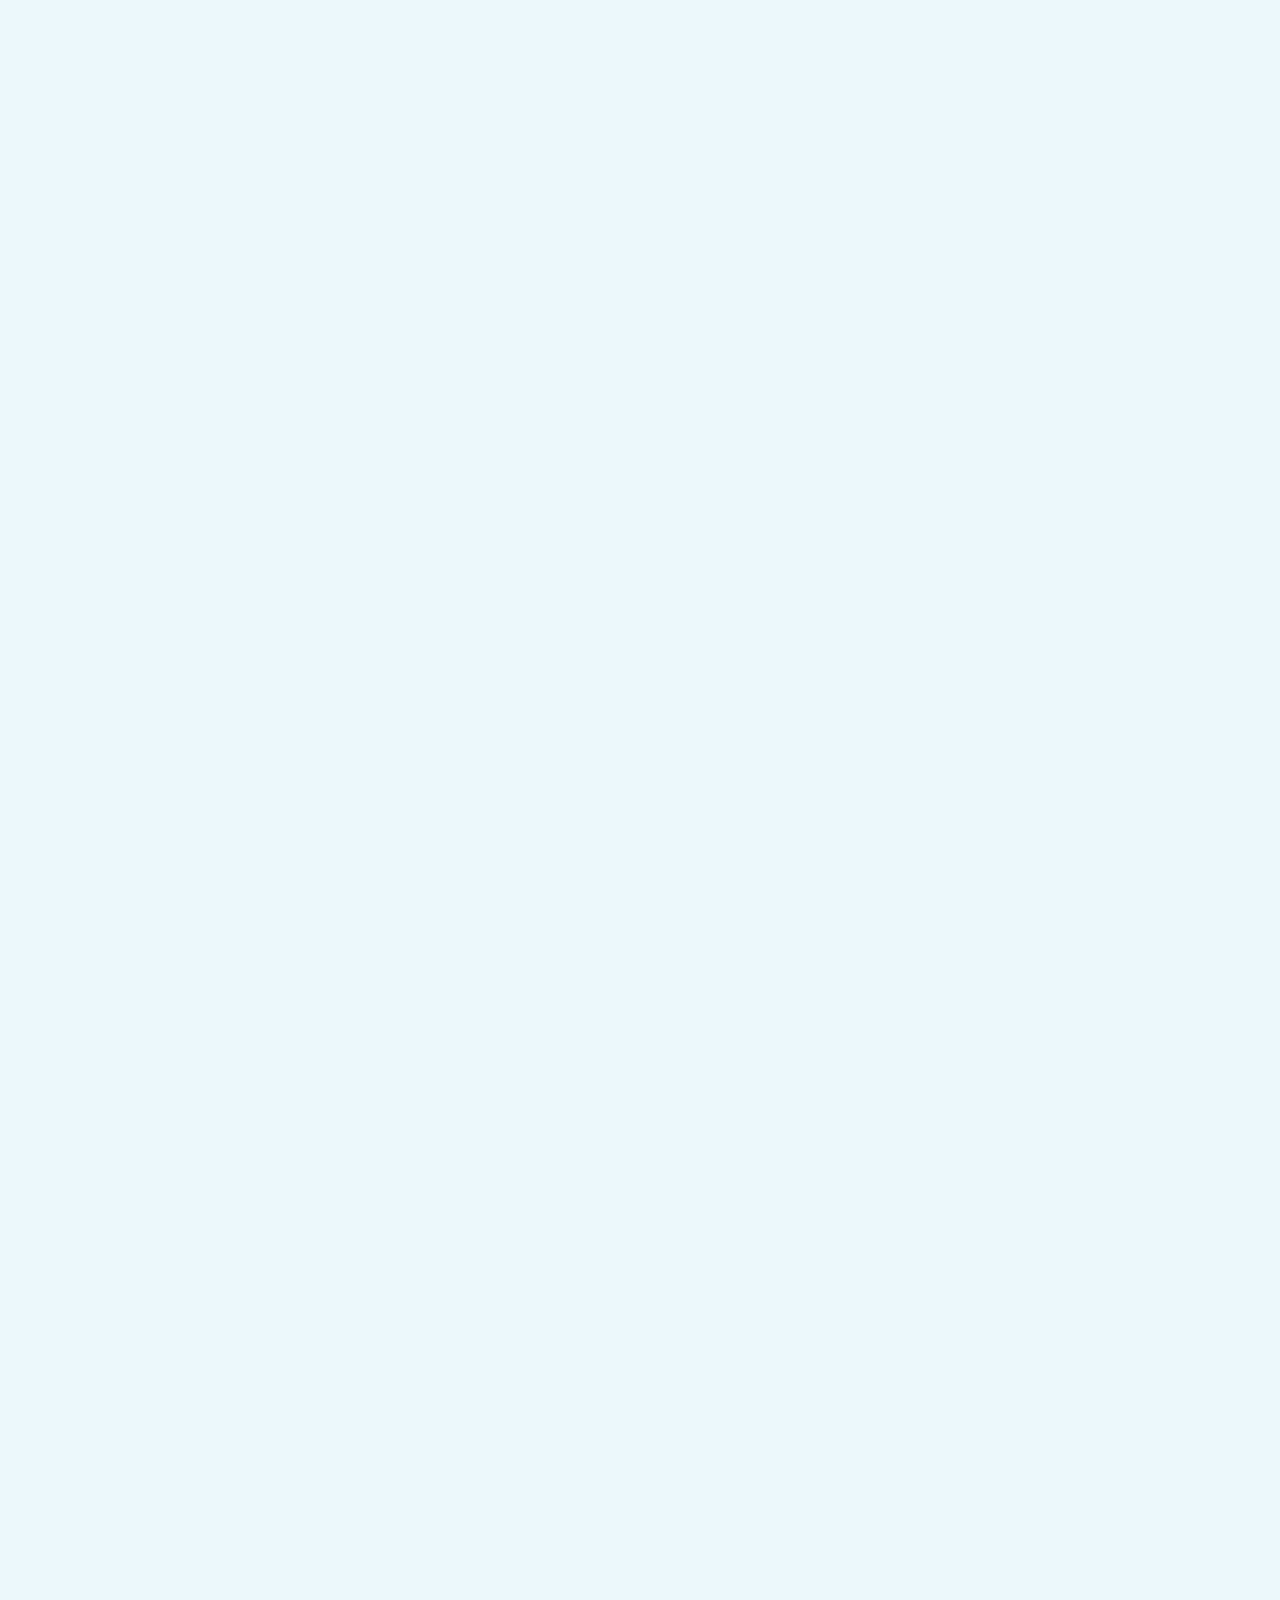
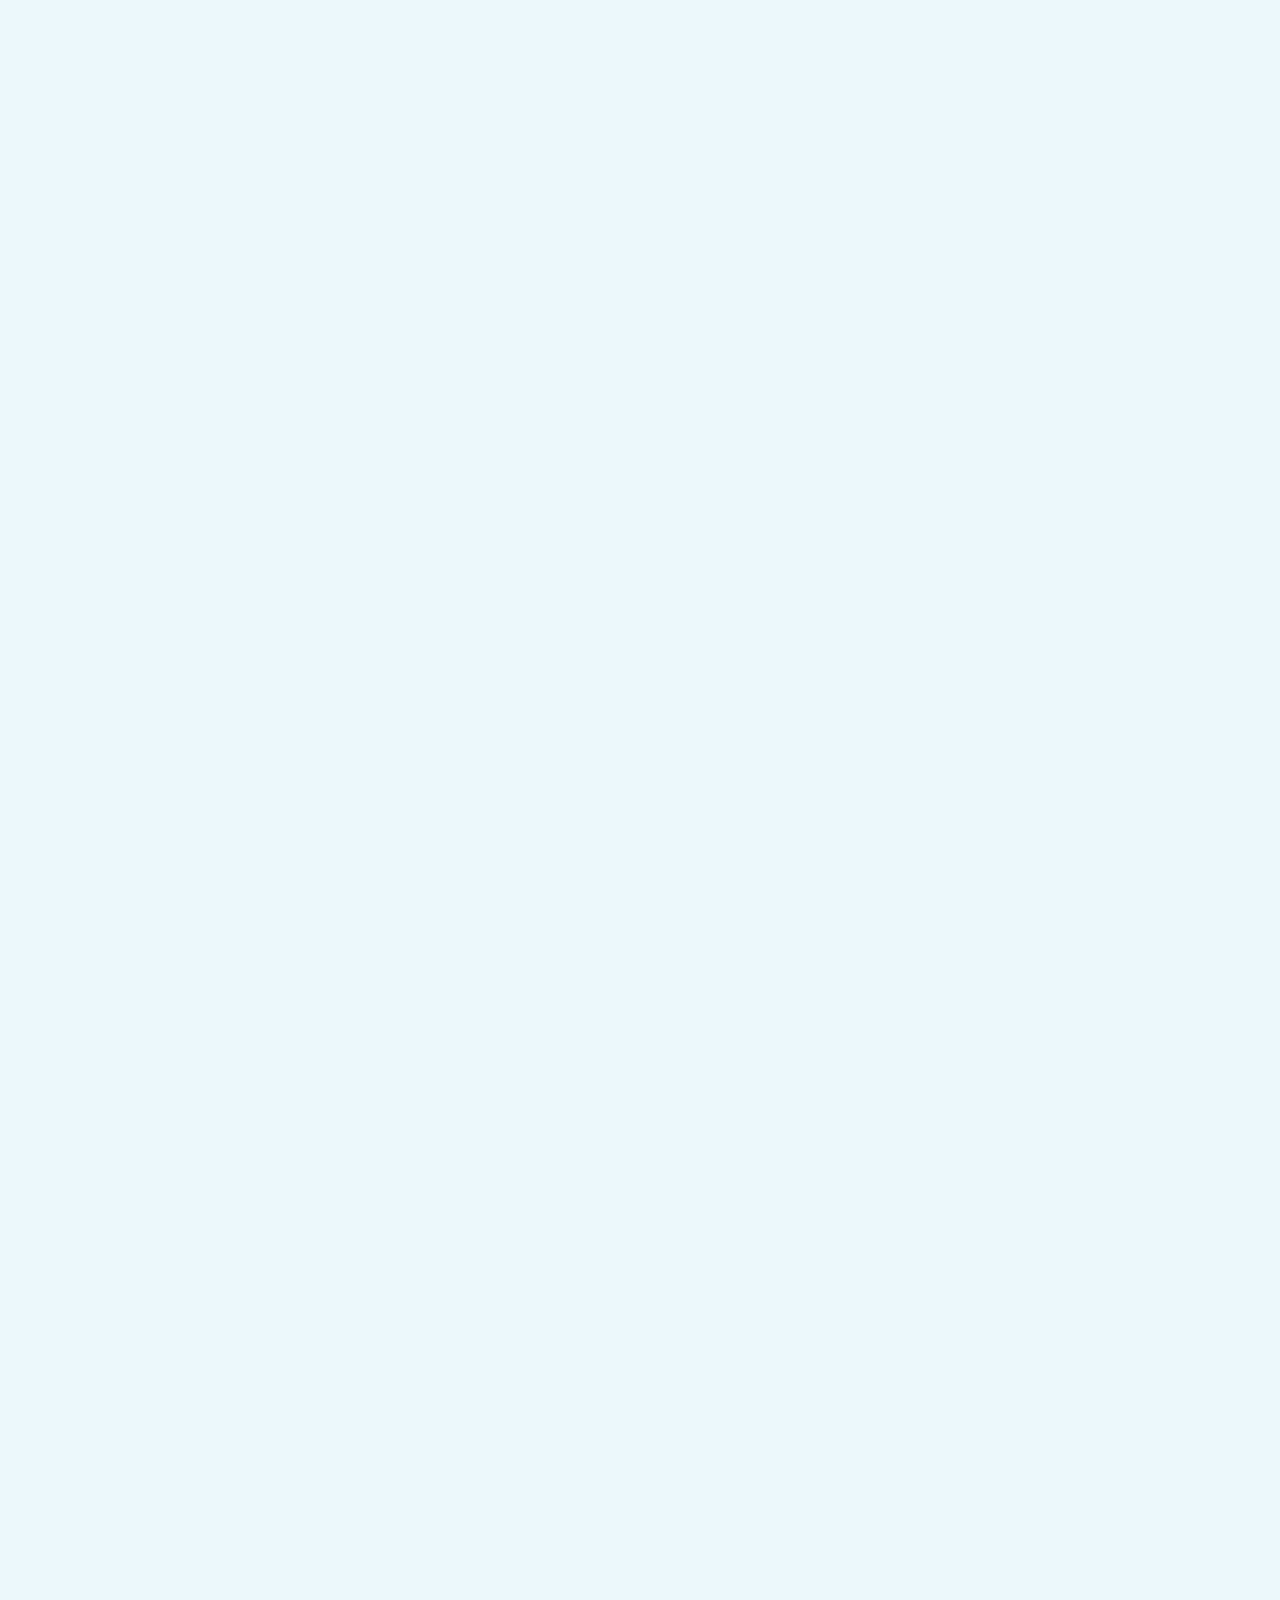
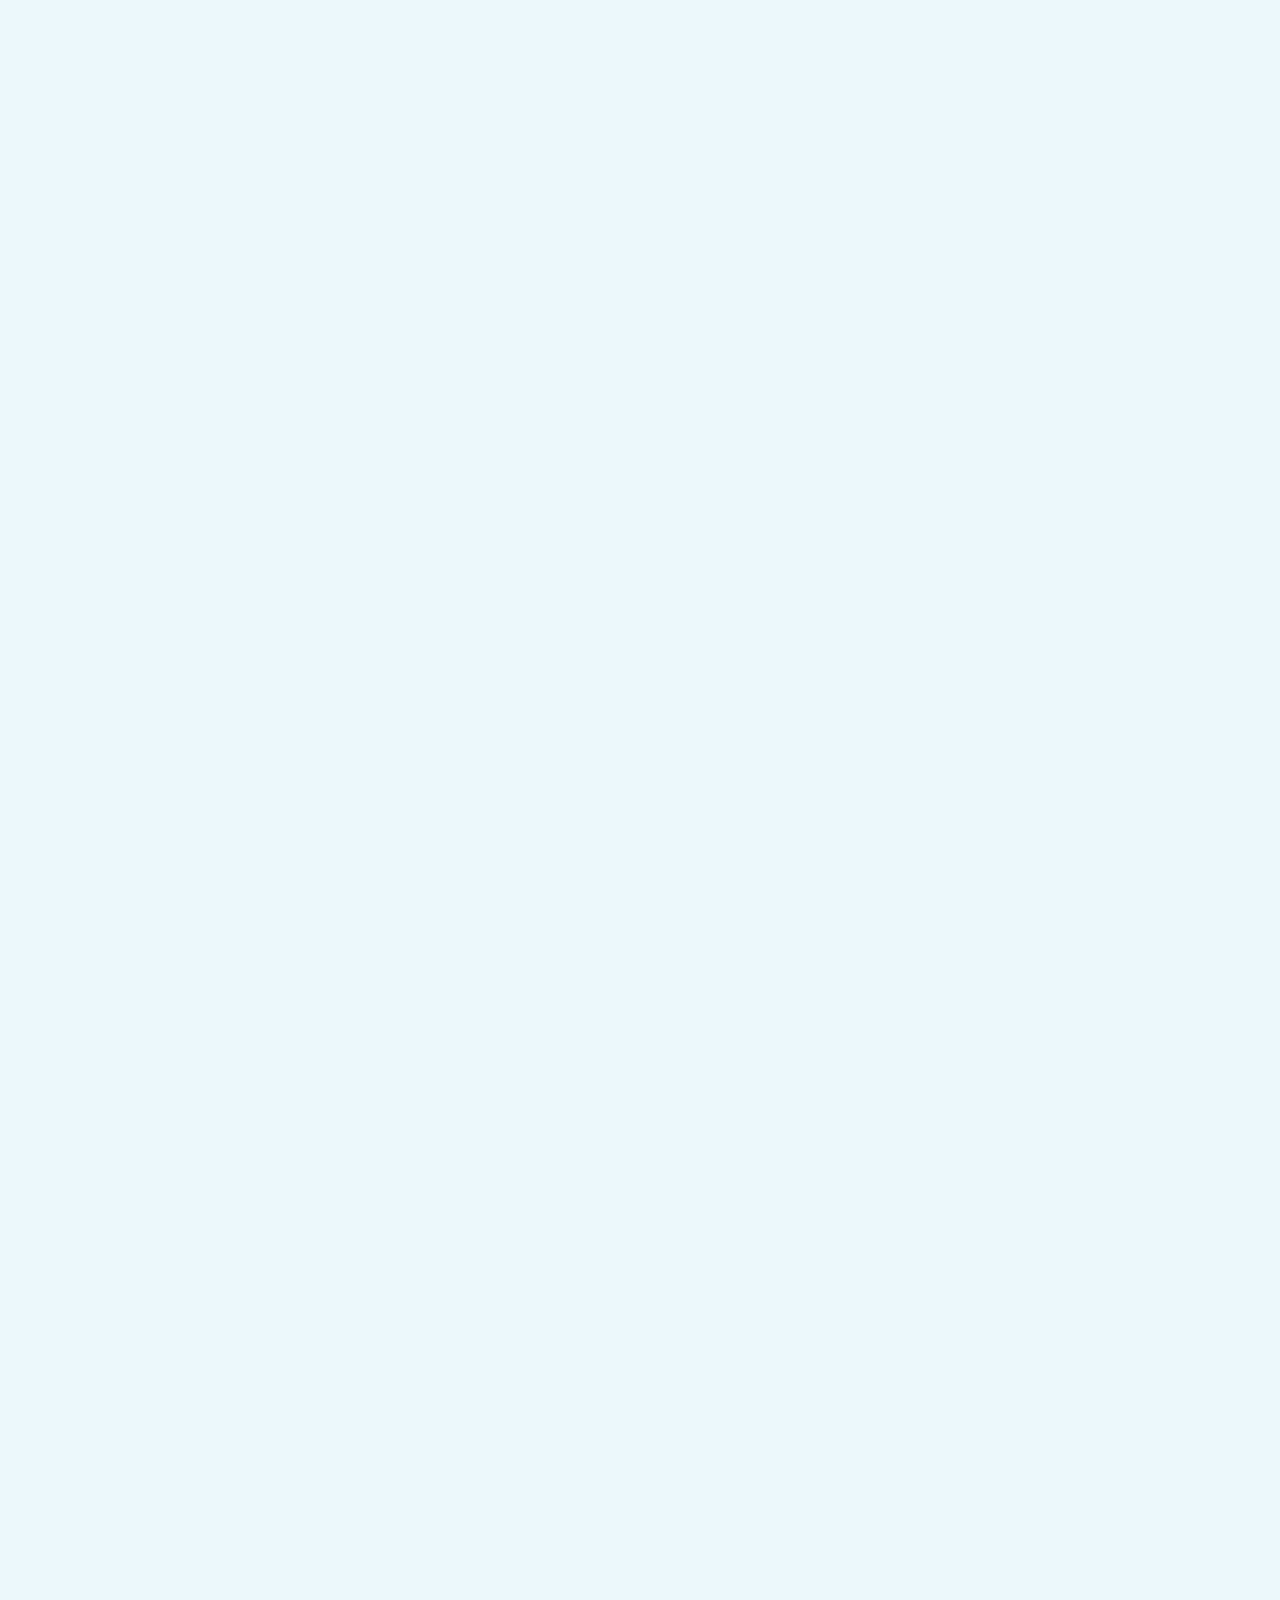
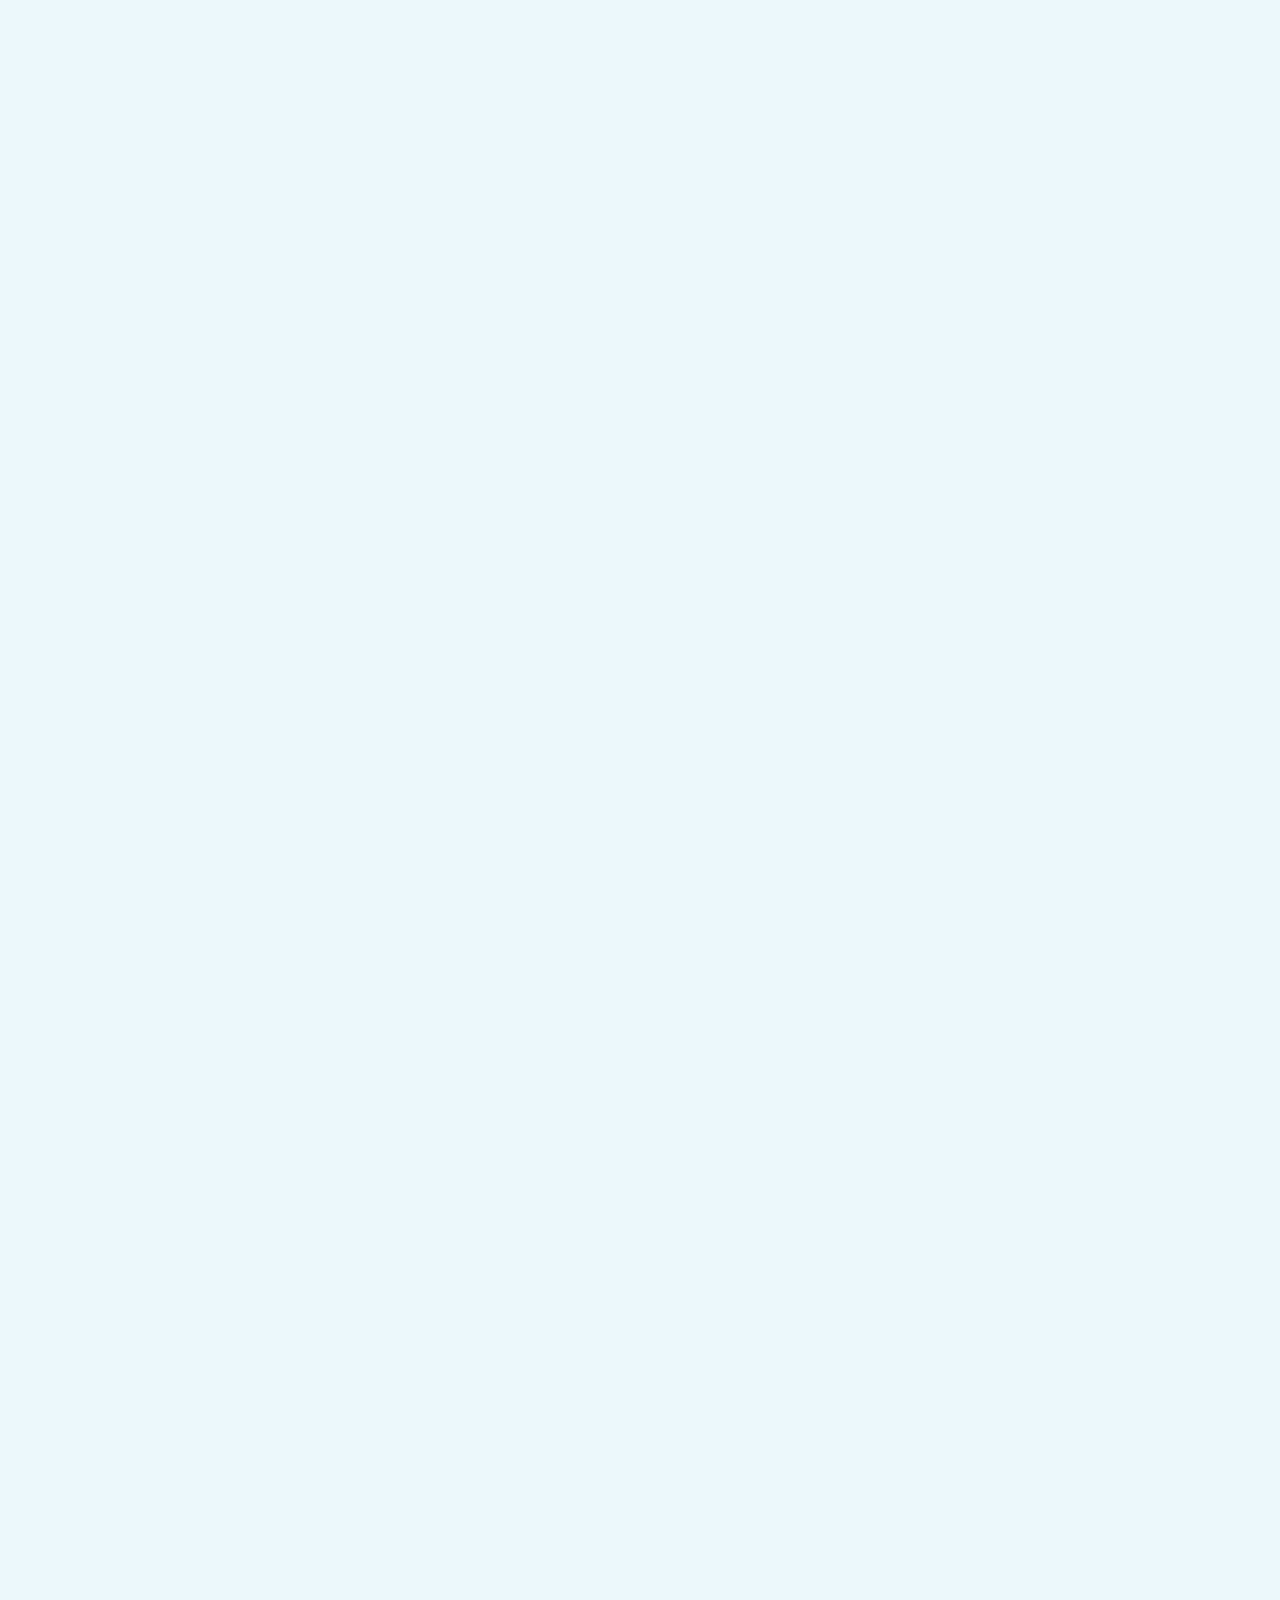
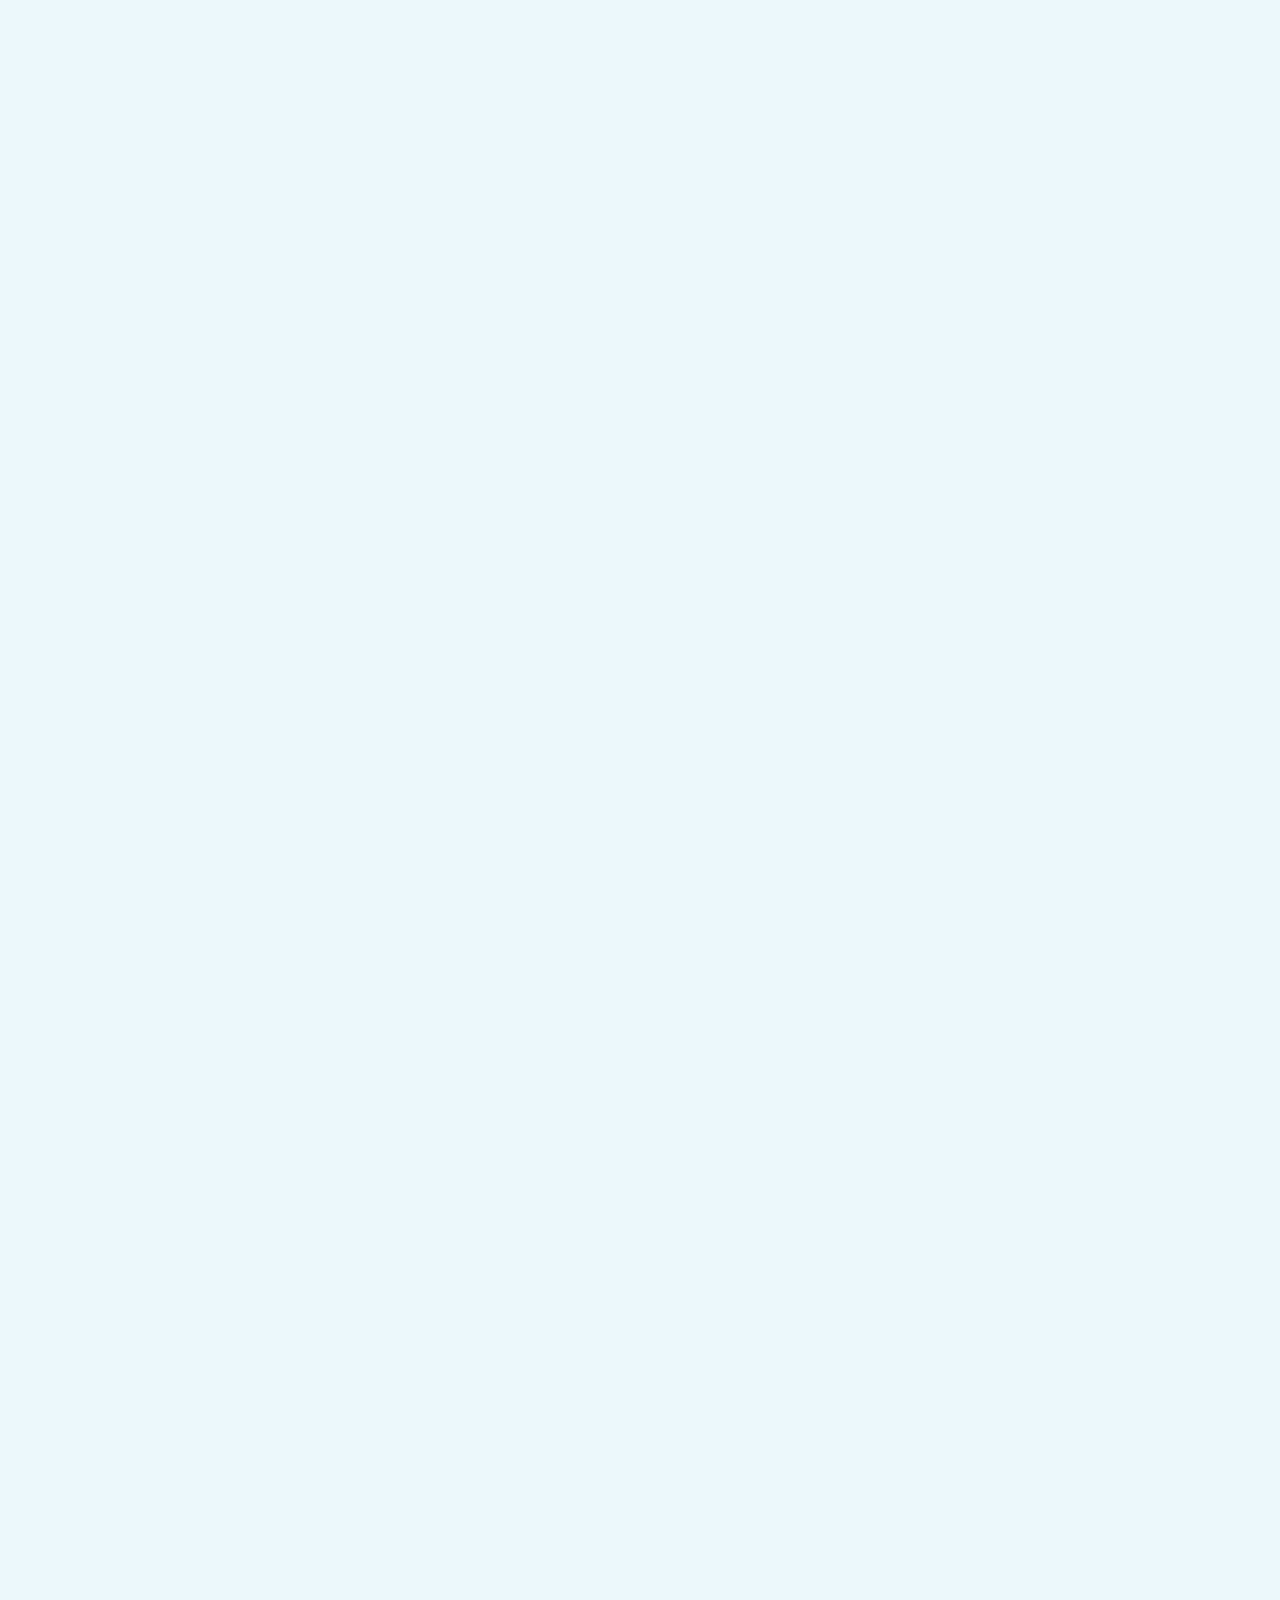
==== commit 231062ea: "option section added" ====
--- a/home/index.html
+++ b/home/index.html
@@ -58,14 +58,16 @@
                     <img class="icon" src="/home/imgs/Frame 116.svg" alt="">
                     <div class="text">
                         <h1>Customizable Templates</h1>
-                        <p>Create personalized digital business <br> cards to showcase your brand and <br> maintain visual consistency.</p>
+                        <p>Create personalized digital business <br> cards to showcase your brand and <br> maintain
+                            visual consistency.</p>
                     </div>
                 </div>
                 <div class="box">
                     <img class="icon" src="/home/imgs/Frame 116.svg" alt="">
                     <div class="text">
                         <h1>Mobile-Friendly</h1>
-                        <p>Reach customers on any device with <br> mobile-friendly and responsive <br> digital business cards.</p>
+                        <p>Reach customers on any device with <br> mobile-friendly and responsive <br> digital business
+                            cards.</p>
                     </div>
                 </div>
             </div>
@@ -74,7 +76,8 @@
                     <img class="icon" src="/home/imgs/Frame 116.svg" alt="">
                     <div class="text">
                         <h1>Easy to use editor</h1>
-                        <p>Effortlessly customize your digital <br> business cards with our user- <br> friendly editor</p>
+                        <p>Effortlessly customize your digital <br> business cards with our user- <br> friendly editor
+                        </p>
                     </div>
                 </div>
 
@@ -84,14 +87,16 @@
                     <img class="icon" src="/home/imgs/Frame 116.svg" alt="">
                     <div class="text">
                         <h1>Cost-Effectiveness</h1>
-                        <p>Save costs and contribute to <br> sustainability by switching to digital <br> business cards</p>
+                        <p>Save costs and contribute to <br> sustainability by switching to digital <br> business cards
+                        </p>
                     </div>
                 </div>
                 <div class="box">
                     <img class="icon" src="/home/imgs/Frame 116.svg" alt="">
                     <div class="text">
                         <h1>Social Media Integration</h1>
-                        <p>Share your contact details and <br> integrate social media profiles for <br> seamless networking</p>
+                        <p>Share your contact details and <br> integrate social media profiles for <br> seamless
+                            networking</p>
                     </div>
                 </div>
             </div>
@@ -105,21 +110,50 @@
             <div class="headtag-2">
                 <h1>Why choose us?</h1>
             </div>
-            <div class="container-1">
-                <div class="box-1">
-                  <div class="image-1">
-                    <img src="your-image-url.jpg" alt="Image">
-                  </div>
-                  <div class="grid-1">
-                    <div class="item-1">Box 1</div>
-                    <div class="item-1">Box 2</div>
-                    <div class="item-1">Box 3</div>
-                    <div class="item-1">Box 4</div>
-                  </div>
+            <div class="flex-container">
+                <div class="image-container">
+                    <img src="/home/imgs/Rectangle 56.svg" alt="Your Image">
                 </div>
-              </div>
+                <div class="content-container">
+                    <div class="box-12">
+                        <img src="/home/imgs/Frame 116.svg" alt="">
+                        <h1>Cost-Effectiveness</h1>
+                        <p>Save costs and contribute to <br> sustainability by switching to digital <br> business cards
+                        </p>
+                    </div>
+                    <div class="box-12"> <img src="/home/imgs/Frame 116.svg" alt="">
+                        <h1>Cost-Effectiveness</h1>
+                        <p>Save costs and contribute to <br> sustainability by switching to digital <br> business cards
+                        </p>
+                    </div>
+                    <div class="box-12"> <img src="/home/imgs/Frame 116.svg" alt="">
+                        <h1>Cost-Effectiveness</h1>
+                        <p>Save costs and contribute to <br> sustainability by switching to digital <br> business cards
+                        </p>
+                    </div>
+                    <div class="box-12"> <img src="/home/imgs/Frame 116.svg" alt="">
+                        <h1>Cost-Effectiveness</h1>
+                        <p>Save costs and contribute to <br> sustainability by switching to digital <br> business cards
+                        </p>
+                    </div>
+                </div>
+            </div>
+
 
         </div>
+
+
+
+        <div class="workings">
+            <div class="headtag-3">
+                <h1>How it works?</h1>
+                <p>Line rectangle opacity thumbnail project image invite ellipse variant. Hand list <br> connection layer
+                    shadow comment component variant content auto. Export <br> shadow figma subtract export overflow vertical
+                    team. Comment italic invite frame <br>
+                     effect line figma.</p>
+            </div>
+        </div>
+
 
 
 
--- a/home/home.css
+++ b/home/home.css
@@ -265,33 +265,101 @@
 
 
 
-.container-1 {
+.flex-container {
+    display: flex;
+
+    gap: 2rem;
+}
+
+.image-container {
+    flex-basis: 40%;
     display: flex;
     justify-content: center;
-    align-items: center;
-    height: 100vh;
-  }
-
-  .box-1 {
+}
+
+.image-container img {
+    /* width: 100%; */
+    /* height: 100%; */
+    object-fit: cover;
+    border-radius: 2rem;
+
+}
+
+.content-container {
+    flex-basis: 60%;
     display: flex;
     flex-wrap: wrap;
-    gap: 10px;
-  }
-
-  .box-1 .image-1 {
-
+    gap: 6rem;
+}
+
+.box-12 {
     flex-basis: 40%;
-  }
-
-  .box-1 .grid-1 {
-    flex-basis: 60%;
-    display: grid;
-    grid-template-columns: repeat(2, 1fr);
-    gap: 10px;
-  }
-
-  .box-1 .grid-1 .item-1 {
-    background-color: #f1f1f1;
-    padding: 20px;
-    border: 1px solid #ccc;
-  }
+    /* height: 50%; */
+    display: flex;
+    /* width: 15rem; */
+    flex-direction: column;
+    background-color: #FFFFFF;
+    justify-content: center;
+    align-items: center;
+    border-radius: 10px;
+
+
+
+}
+
+.options .content-container h1 {
+    font-family: 'Roboto';
+    font-style: normal;
+    font-weight: 700;
+    font-size: 32px;
+    line-height: 4rem;
+    margin: 0;
+    margin-left: -3rem;
+    color: #142A54;
+
+
+}
+
+.options .content-container p {
+    font-family: 'Source Sans Pro';
+    font-style: normal;
+    font-weight: 600;
+    font-size: 20px;
+    line-height: 25px;
+    margin: 0;
+    color: #555555;
+
+
+}
+
+
+
+/* -------------------------------------------------------------working css start here---------------------------------------------- */
+
+.workings{
+    margin-top: 8rem;
+}
+
+
+.workings .headtag-3 {
+    text-align: center;
+
+
+}
+
+.workings .headtag-3 h1 {
+    font-family: 'Lato';
+    font-style: normal;
+    font-weight: 700;
+    font-size: 78px;
+    line-height: 94px;
+}
+
+.workings .headtag-3 p {
+    font-family: 'Roboto';
+    font-style: normal;
+    font-weight: 400;
+    font-size: 24px;
+    line-height: 28px;
+       color: #555555;
+}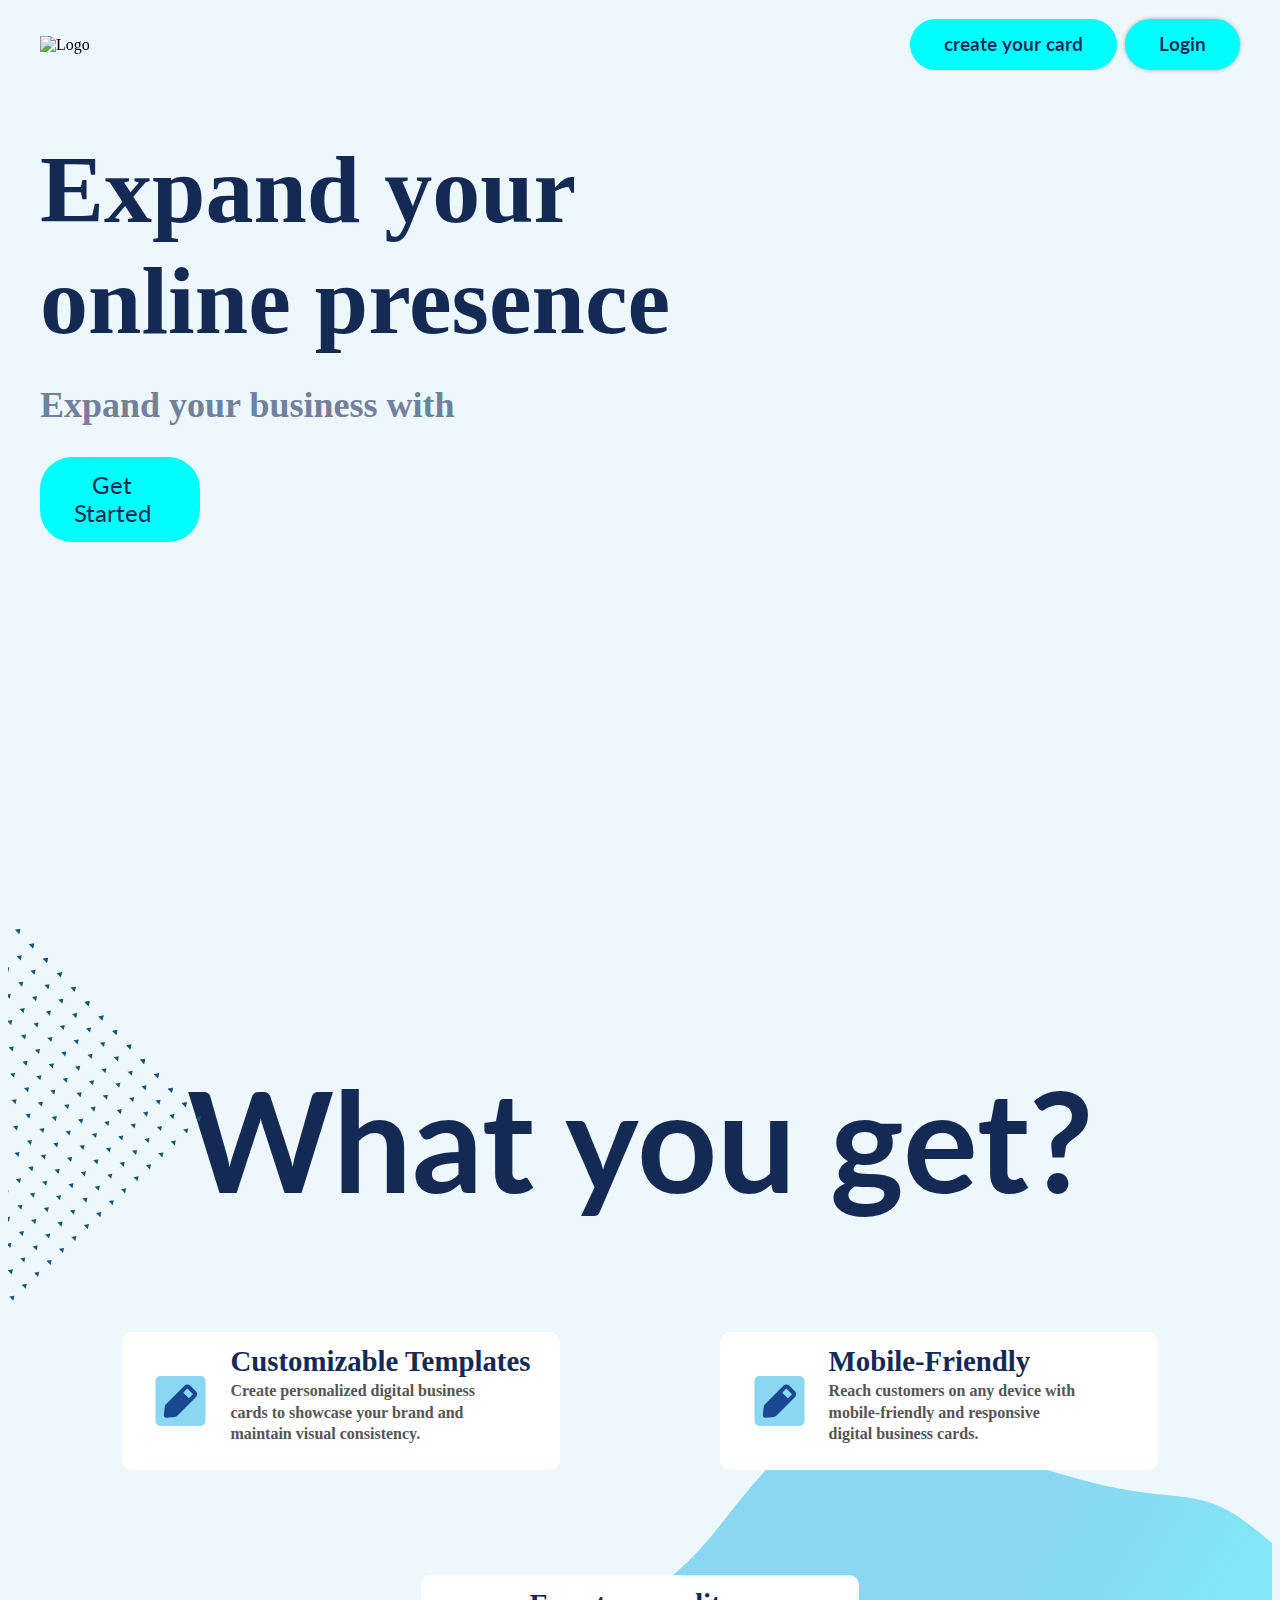
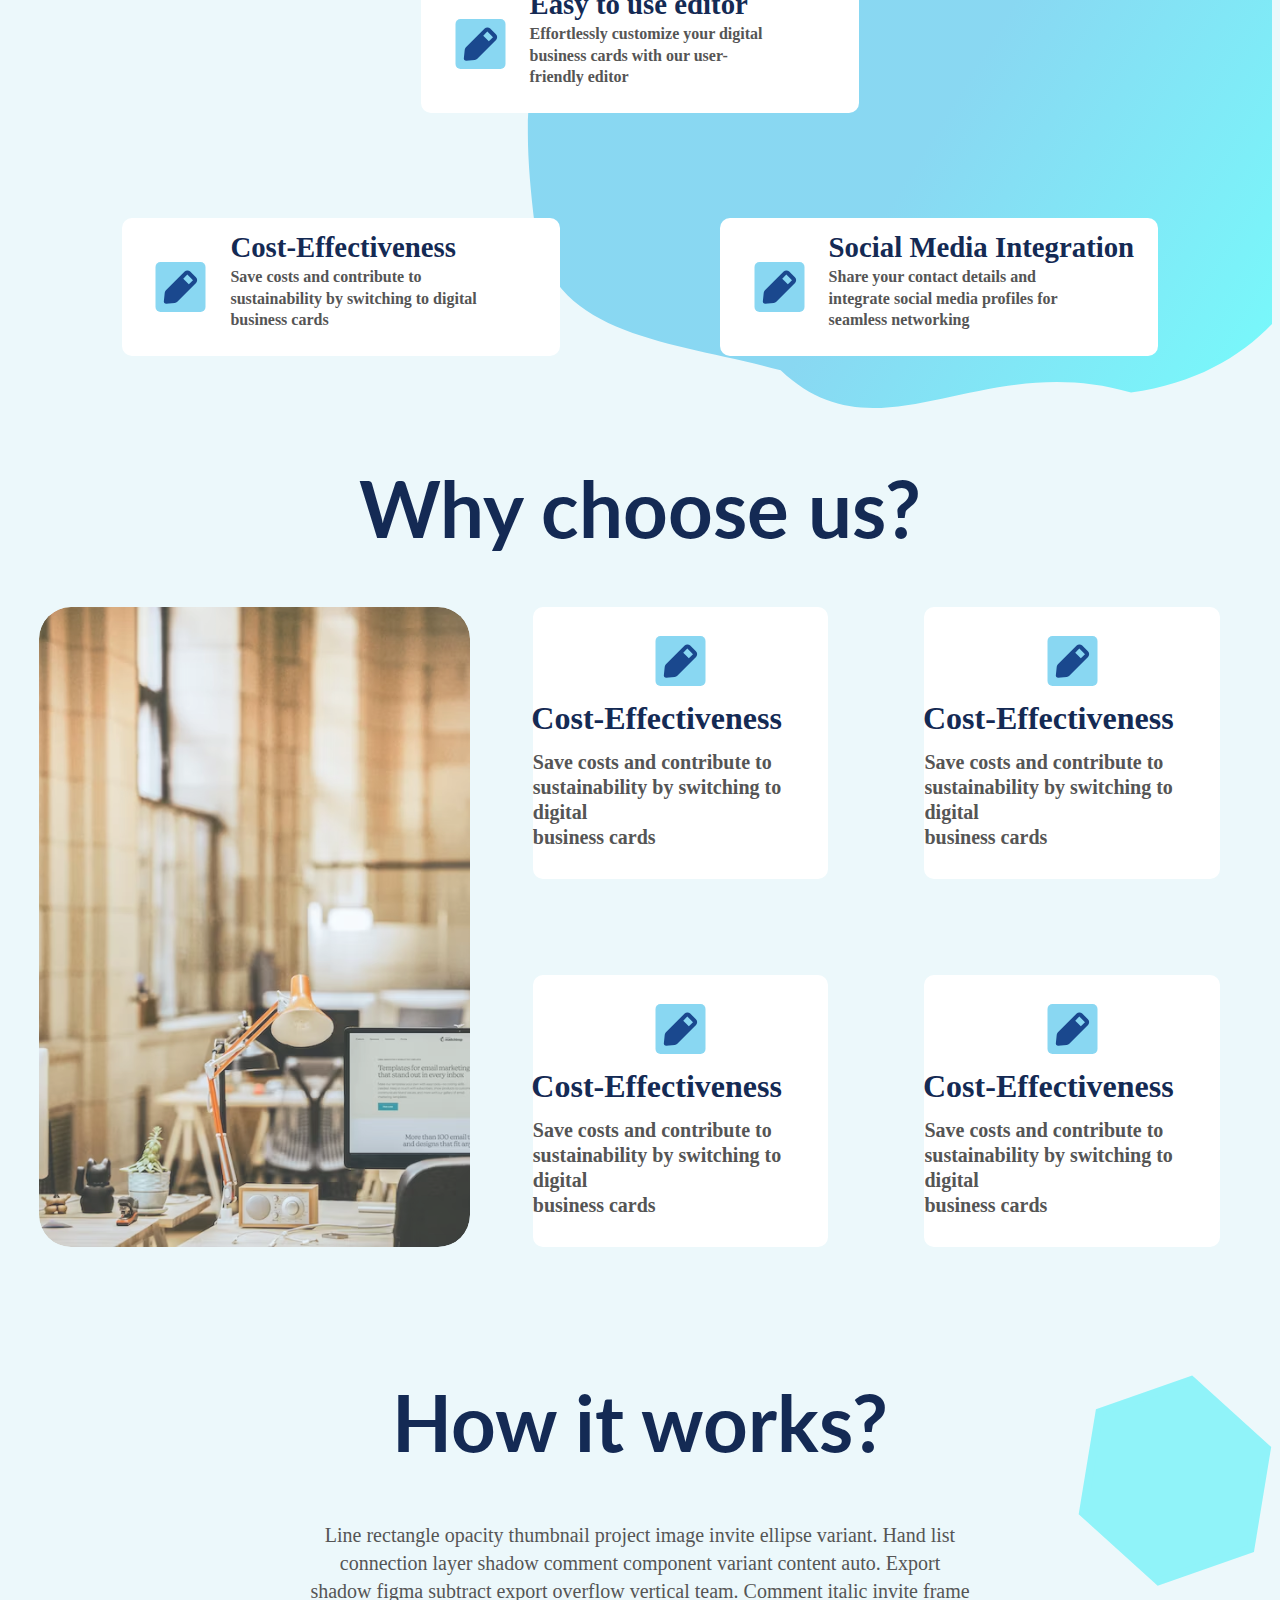
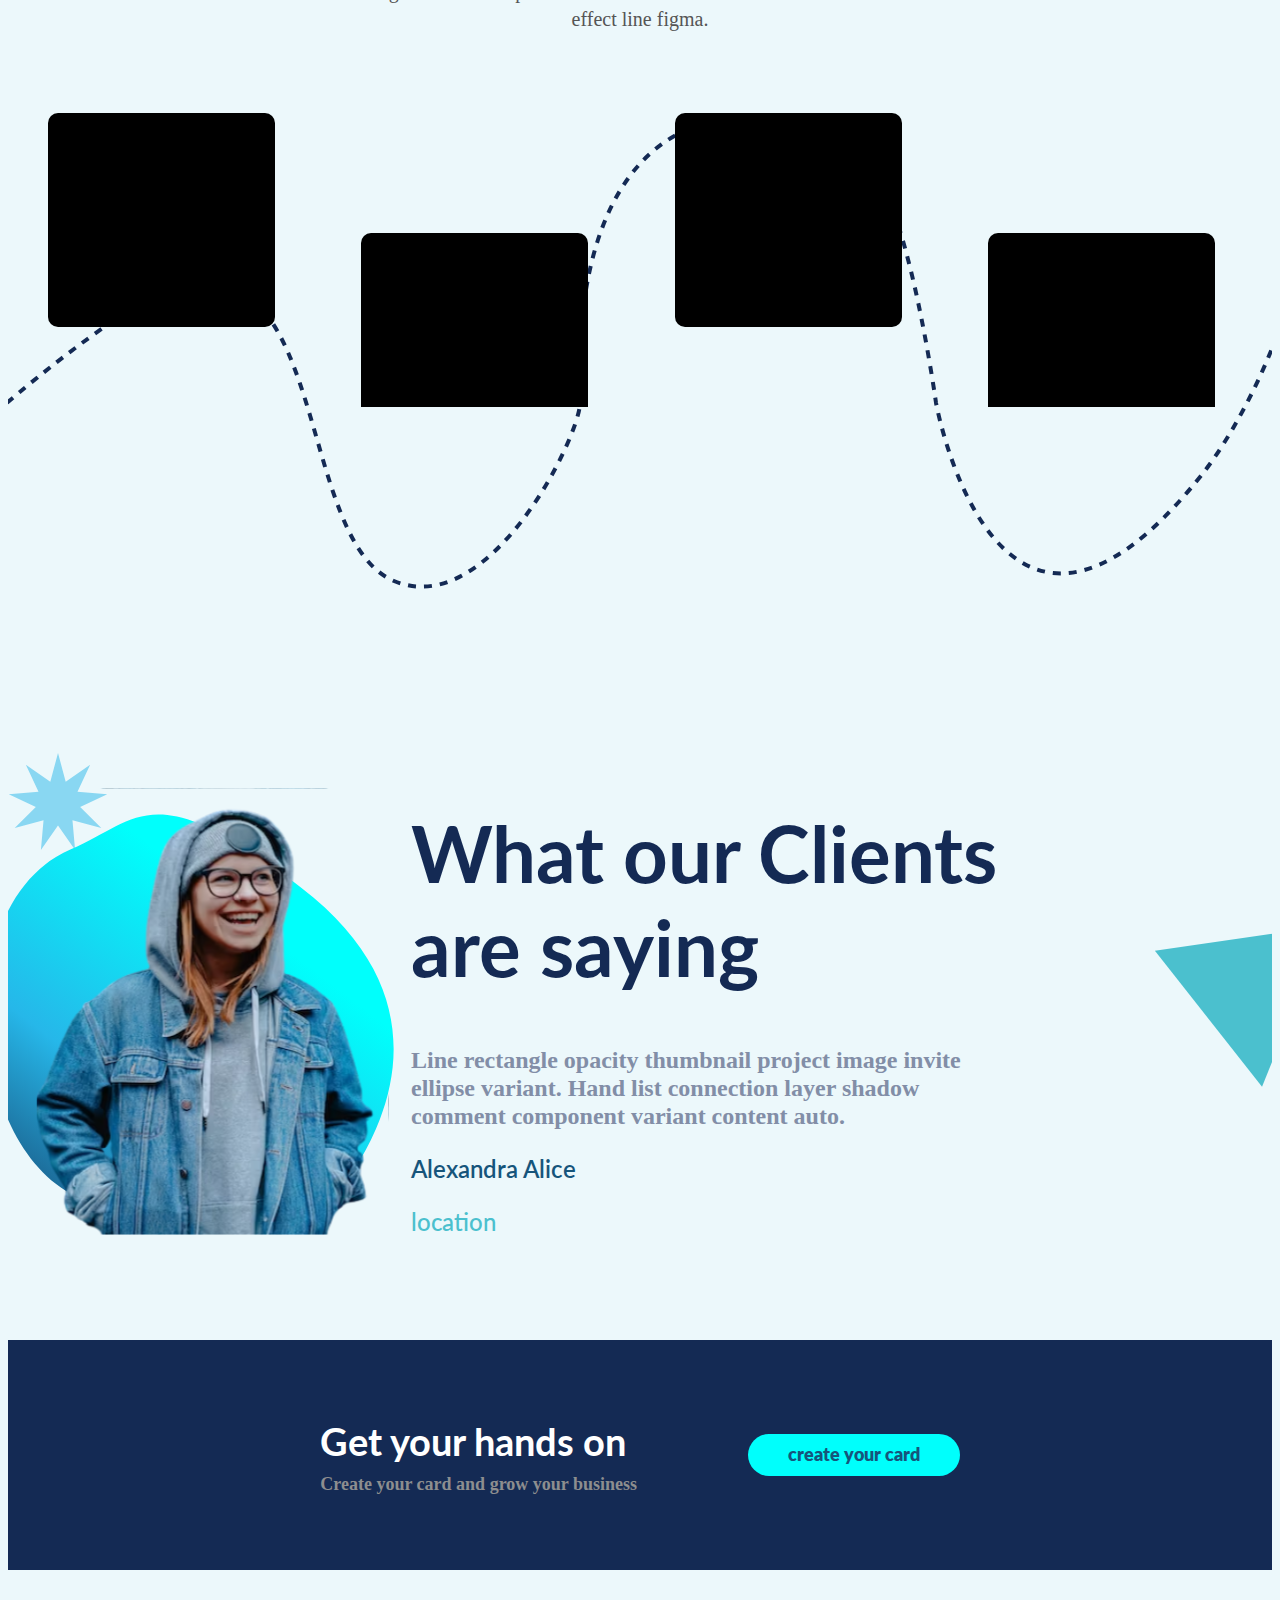
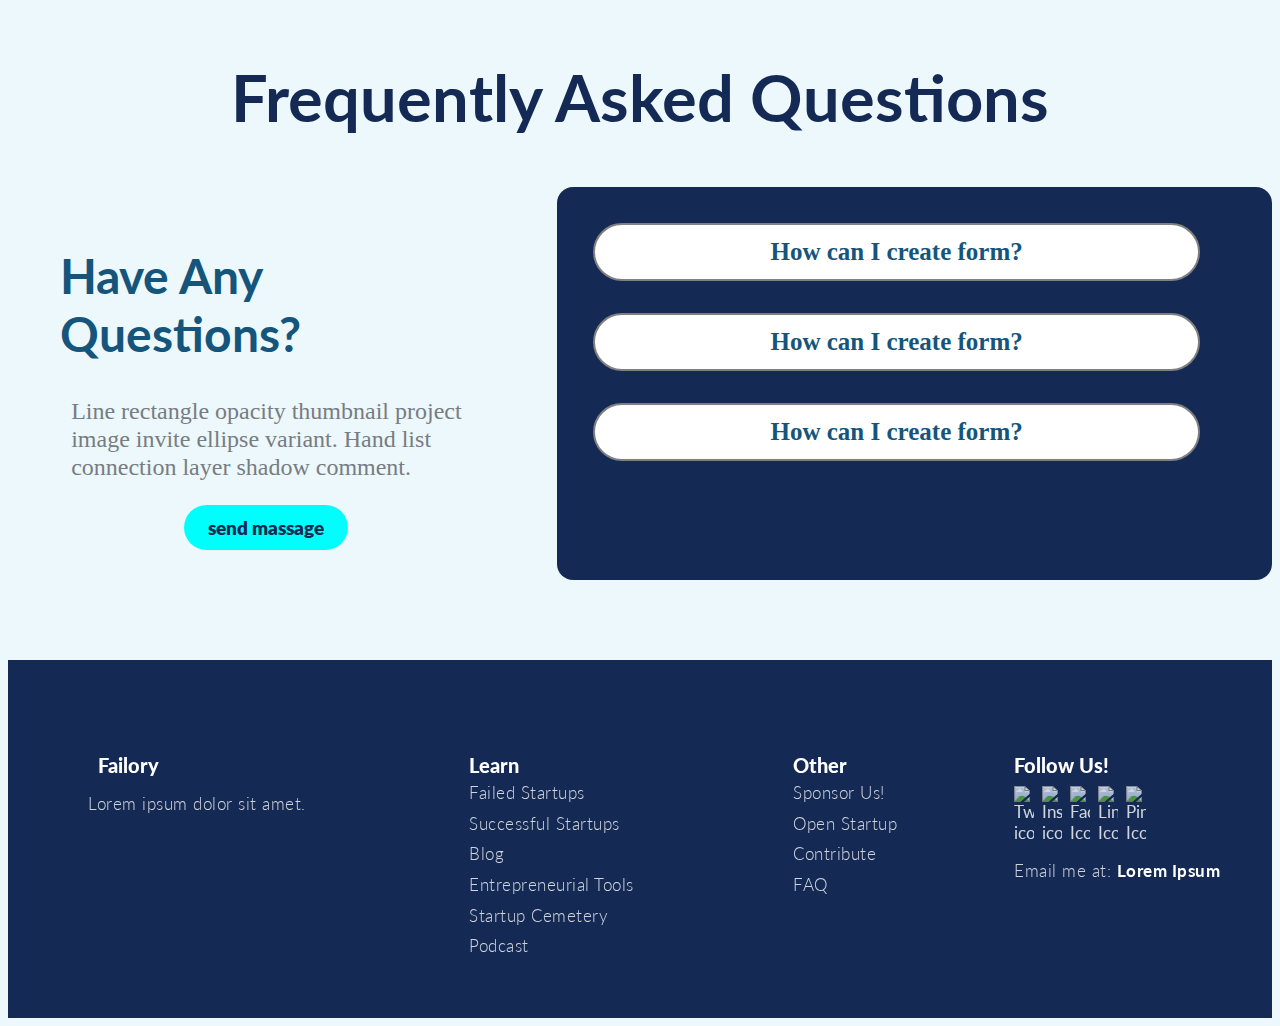
==== commit 244f42b5: "Merge branch 'master' of https://github.com/PAWAN-PAREEK-1/digitalcard-site-main" ====
--- a/home/index.html
+++ b/home/index.html
@@ -144,45 +144,231 @@
 
 
 
-        <div class="workings">
-            <div class="headtag-3">
-                <h1>How it works?</h1>
-                <p>Line rectangle opacity thumbnail project image invite ellipse variant. Hand list <br> connection layer
-                    shadow comment component variant content auto. Export <br> shadow figma subtract export overflow vertical
-                    team. Comment italic invite frame <br>
-                     effect line figma.</p>
-            </div>
-        </div>
-
-
-
-
-
-
-
-
-
-
-
-
-
     </section>
 
 
-
-
-
-
-
-
-
-
-
-
-
-
-    <br><br><br><br><br><br><br><br><br><br><br><br><br><br><br><br><br><br><br><br><br><br><br><br><br><br><br><br><br><br><br><br><br><br><br><br><br><br><br><br><br><br><br><br><br><br><br><br><br><br><br><br><br><br><br><br><br><br><br><br><br><br><br><br><br><br><br><br><br><br><br><br><br><br><br><br><br><br><br><br><br><br><br><br><br><br><br><br><br><br><br><br><br><br><br><br><br><br><br><br><br><br><br><br><br><br><br><br><br><br><br><br><br><br><br><br><br><br><br><br><br><br><br><br><br><br><br><br><br><br><br><br><br><br><br><br><br><br><br><br><br><br><br><br><br><br><br><br><br><br><br><br><br><br><br><br><br><br><br><br><br><br><br><br><br><br><br><br><br><br><br><br><br><br><br><br><br><br><br><br><br><br><br><br><br><br><br><br><br><br><br><br><br><br><br><br><br><br><br><br><br><br><br><br><br><br><br><br><br><br><br><br><br><br><br><br><br><br><br><br><br><br><br><br><br><br><br><br><br><br><br><br><br><br><br><br><br><br><br><br><br><br><br><br><br><br><br><br><br><br><br><br><br><br><br><br><br><br><br><br><br><br><br><br><br><br><br><br><br><br><br><br><br><br><br><br><br><br><br><br><br><br><br><br><br><br><br><br><br><br><br><br><br><br><br><br><br><br><br><br><br><br><br><br><br><br><br><br><br><br><br><br><br><br><br><br><br><br><br><br><br><br><br><br><br><br><br><br><br><br><br><br><br><br><br><br><br><br><br><br><br><br><br><br><br><br><br><br><br><br><br><br><br><br><br><br><br><br><br><br><br><br><br><br><br><br><br><br><br><br><br><br><br><br><br><br><br><br><br><br><br><br><br><br><br><br><br><br><br><br><br><br><br><br><br><br><br><br><br><br><br><br><br><br><br><br><br><br><br><br><br><br><br><br><br><br><br><br><br><br><br><br><br><br><br><br><br><br><br><br><br><br><br><br><br><br><br><br><br><br><br><br><br><br><br><br><br><br><br><br><br><br><br><br><br><br><br><br><br><br><br><br><br><br><br><br><br><br><br><br><br><br><br><br><br><br><br><br><br><br><br><br><br><br><br><br><br><br><br><br><br><br><br><br><br><br><br><br><br><br><br><br><br><br><br><br><br><br><br><br><br><br><br><br><br><br><br><br><br><br><br><br><br><br><br><br><br><br><br><br><br><br><br><br><br><br><br><br><br><br><br><br><br><br><br><br><br><br><br><br><br><br><br><br><br><br><br><br><br><br><br><br><br><br><br><br><br><br><br><br><br><br><br><br><br><br><br><br><br><br><br><br><br><br><br><br><br><br><br><br><br><br><br><br><br><br><br><br><br><br><br><br><br><br><br><br><br><br><br><br><br><br><br><br><br><br><br><br><br><br><br><br><br><br><br><br><br><br><br><br><br><br><br><br><br><br><br><br><br><br><br><br><br><br><br><br><br><br><br><br><br><br><br><br><br><br><br><br><br><br><br><br><br><br><br><br><br><br><br><br><br><br><br><br><br><br><br><br><br><br><br><br><br><br><br><br><br><br><br><br><br><br><br><br><br><br><br><br><br><br><br><br><br><br><br><br><br><br><br><br><br><br><br><br><br><br><br><br><br><br><br><br><br><br><br><br><br><br><br><br><br><br><br><br><br><br><br><br><br><br><br><br><br><br><br><br><br><br><br><br><br><br><br><br><br><br><br><br><br><br><br><br><br><br><br><br><br><br><br><br><br><br><br><br><br><br><br><br><br><br><br><br><br><br><br><br><br><br><br><br><br><br><br><br><br><br><br><br><br><br><br><br><br><br><br><br><br><br><br><br><br><br><br><br><br><br><br><br><br><br><br><br><br><br><br><br><br><br><br><br><br><br><br><br><br><br><br><br><br><br><br><br><br><br><br><br><br><br><br><br><br><br><br><br><br><br><br><br><br><br><br><br><br><br><br><br><br><br><br><br><br><br><br><br><br><br><br><br><br><br><br><br><br><br><br><br><br><br><br><br><br><br><br><br><br><br><br><br><br><br><br><br><br><br><br><br><br><br><br><br><br><br><br><br><br><br><br><br><br><br><br><br><br><br><br><br><br><br><br><br><br><br><br><br><br><br><br><br><br><br><br><br><br><br><br><br><br><br><br><br><br><br><br><br><br><br><br><br><br><br><br><br><br><br><br><br><br><br><br><br><br><br><br><br><br><br><br><br><br><br><br><br><br><br><br><br><br><br><br><br><br><br><br><br><br><br><br><br><br><br>
-
+    <div class="workings">
+        <div class="headtag-3">
+            <h1>How it works?</h1>
+            <p>Line rectangle opacity thumbnail project image invite ellipse variant. Hand list <br> connection
+                layer
+                shadow comment component variant content auto. Export <br> shadow figma subtract export overflow
+                vertical
+                team. Comment italic invite frame <br>
+                effect line figma.</p>
+        </div>
+
+        <div class="zigzag-container">
+            <div class="zigzag">
+                <img class="card11" src="/home/imgs/Rectangle 57.svg" alt="">
+                <img class="card11" src="/home/imgs/Rectangle 57.svg" alt="">
+                <img class="card11" src="/home/imgs/Rectangle 57.svg" alt="">
+                <img class="card11" src="/home/imgs/Rectangle 57.svg" alt="">
+            </div>
+
+        </div>
+    </div>
+
+
+
+
+
+
+
+    <!-- --------------------------------------------------review section starts here------------------------------ -->
+
+
+
+    <div class="review">
+
+        <div class="review-1">
+            <div class="reviews">
+
+
+                <div class="headtag-4">
+                    <h1>What our Clients <br> are saying</h1>
+                    <p>Line rectangle opacity thumbnail project image invite <br> ellipse variant. Hand list
+                        connection
+                        layer
+                        shadow <br> comment component variant content auto. </p>
+                    <p class="for-name">Alexandra Alice</p>
+                    <p class="for-location">location</p>
+                </div>
+            </div>
+        </div>
+
+    </div>
+
+
+
+
+
+    <div class="container-last">
+        <div class="tagline">
+            <h1>Get your hands on</h1>
+            <p>Create your card and grow your business</p>
+
+        </div>
+        <div class="create-b">
+            <a href=""> create your card</a>
+        </div>
+    </div>
+
+
+
+
+
+
+
+    <section class="facts">
+        <div class="questions">
+            <h1>Frequently Asked Questions</h1>
+        </div>
+        <div class="flex-container">
+            <div class="left-column">
+                <h2>Have Any Questions?</h2>
+                <p>Line rectangle opacity thumbnail project <br> image invite ellipse variant. Hand list <br> connection
+                    layer
+                    shadow comment.</p>
+                <a class="accordion-toggle">send massage</a>
+            </div>
+            <div class="right-column">
+                <div class="accordion">
+                    <button id="fact" class="accordion-btn">How can I create form?</button>
+                    <div class="accordion-content">
+                        <p>Accordion Content 1</p>
+                    </div>
+                    <button id="fact-1" class="accordion-btn">How can I create form?</button>
+                    <div class="accordion-content">
+                        <p>Accordion Content 2</p>
+                    </div>
+                    <button id="fact-2" class="accordion-btn">How can I create form?</button>
+                    <div class="accordion-content">
+                        <p>Accordion Content 2</p>
+                    </div>
+
+                </div>
+            </div>
+        </div>
+
+
+
+
+
+
+
+
+
+    </section>
+
+
+    <footer>
+        <section class="footer-sections"></section>
+    </footer>
+
+
+
+
+
+
+
+    <footer>
+
+        <div class="container-footer w-container">
+            <div class="w-row">
+                <div class="footer-column w-clearfix w-col w-col-4"><img
+                        src="https://uploads-ssl.webflow.com/5966ea9a9217ca534caf139f/596d33f36607b12cfdaf8ad2_LogoWhite.png"
+                        alt="" width="40" class="failory-logo-image">
+                    <h3 class="footer-failory-name">Failory</h3>
+                    <p class="footer-description-failory">Lorem ipsum dolor sit amet.<br></p>
+                </div>
+                <div class="footer-column w-col w-col-8">
+                    <div class="w-row">
+                        <div class="w-col w-col-8">
+                            <div class="w-row">
+                                <div class="w-col w-col-7 w-col-small-6 w-col-tiny-7">
+                                    <h3 class="footer-titles">Learn</h3>
+                                    <p class="footer-links"><a href="" target="_blank"><span class="footer-link">Failed
+                                                Startups<br></span></a><a href=""><span class="footer-link">Successful
+                                                Startups<br></span></a><a href=""><span
+                                                class="footer-link">Blog</span></a><span><br></span><a href=""><span
+                                                class="footer-link">Entrepreneurial Tools<br></span></a><a href=""><span
+                                                class="footer-link">Startup Cemetery<br></span></a><a href=""><span
+                                                class="footer-link">Podcast</span></a><strong><br></strong></p>
+                                </div>
+                                <div class="w-col w-col-5 w-col-small-6 w-col-tiny-5">
+                                    <h3 class="footer-titles">Other</h3>
+                                    <p class="footer-links"><a href=""><span class="footer-link">Sponsor
+                                                Us!<br></span></a><a href=""><span class="footer-link">Open
+                                                Startup<br></span></a><a href=""><span class="footer-link"></span></a><a
+                                            href=""><span class="footer-link">Contribute<br></span></a><a href=""><span
+                                                class="footer-link">FAQ</span></a><strong><br></strong></p>
+                                </div>
+                            </div>
+                        </div>
+                        <div class="column-center-mobile w-col w-col-4">
+                            <h3 class="footer-titles">Follow Us!</h3><a href="" target="_blank"
+                                class="footer-social-network-icons w-inline-block"><img
+                                    src="https://uploads-ssl.webflow.com/5966ea9a9217ca534caf139f/5c8dbf0a2f2b67e3b3ba079c_Twitter%20Icon.svg"
+                                    width="20" alt="Twitter icon"></a><a href="" target="_blank"
+                                class="footer-social-network-icons w-inline-block"><img
+                                    src="https://uploads-ssl.webflow.com/5966ea9a9217ca534caf139f/5c8dbfe70fcf5a0514c5b1da_Instagram%20Icon.svg"
+                                    width="20" alt="Instagram icon"></a><a href="" target="_blank"
+                                class="footer-social-network-icons w-inline-block"><img
+                                    src="https://uploads-ssl.webflow.com/5966ea9a9217ca534caf139f/5c8dbe42e1e6034fdaba46f6_Facebook%20Icon.svg"
+                                    width="20" alt="Facebook Icon"></a><a href="" target="_blank"
+                                class="footer-social-network-icons w-inline-block"><img
+                                    src="https://uploads-ssl.webflow.com/5966ea9a9217ca534caf139f/5c8dc0002f2b676eb4ba0869_LinkedIn%20Icon.svg"
+                                    width="20" alt="LinkedIn Icon"></a><a href="" target="_blank"
+                                class="footer-social-network-icons w-inline-block"><img
+                                    src="https://uploads-ssl.webflow.com/5966ea9a9217ca534caf139f/5c8dc0112f2b6739c9ba0871_Pinterest%20Icon.svg"
+                                    width="20" alt="Pinterest Icon" class=""></a>
+                            <p class="footer-description">Email me at: <a href=""><strong
+                                        class="link-email-footer">Lorem Ipsum</strong></a><br></p>
+                        </div>
+                    </div>
+                </div>
+            </div>
+        </div>
+
+
+
+    </footer>
+
+
+
+
+    <script>document.getElementById("fact").addEventListener("click", function () {
+            var accordionContent = document.getElementsByClassName("accordion-content");
+            for (var i = 0; i < accordionContent.length; i++) {
+                if (accordionContent[i].style.display === "none") {
+                    accordionContent[i].style.display = "block";
+                } else {
+                    accordionContent[i].style.display = "none";
+                }
+            }
+        });
+        document.getElementById("fact-1").addEventListener("click", function () {
+            var accordionContent = document.getElementsByClassName("accordion-content");
+            for (var i = 0; i < accordionContent.length; i++) {
+                if (accordionContent[i].style.display === "none") {
+                    accordionContent[i].style.display = "block";
+                } else {
+                    accordionContent[i].style.display = "none";
+                }
+            }
+        });
+        document.getElementById("fact-1").addEventListener("click", function () {
+            var accordionContent = document.getElementsByClassName("accordion-content");
+            for (var i = 0; i < accordionContent.length; i++) {
+                if (accordionContent[i].style.display === "none") {
+                    accordionContent[i].style.display = "block";
+                } else {
+                    accordionContent[i].style.display = "none";
+                }
+            }
+        });
+    </script>
 </body>
 
 </html>--- a/home/home.css
+++ b/home/home.css
@@ -336,8 +336,12 @@
 
 /* -------------------------------------------------------------working css start here---------------------------------------------- */
 
-.workings{
+.workings {
     margin-top: 8rem;
+    background-image: url('./imgs/Polygon\ 482.svg');
+    background-repeat: no-repeat;
+    /* background-attachment: fixed; */
+    background-position: right top;
 }
 
 
@@ -353,13 +357,615 @@
     font-weight: 700;
     font-size: 78px;
     line-height: 94px;
+    color: #142A54;
 }
 
 .workings .headtag-3 p {
     font-family: 'Roboto';
     font-style: normal;
     font-weight: 400;
+    font-size: 20px;
+    line-height: 28px;
+    color: #555555;
+}
+
+/* --------------------------------------------------------------------------zigzag------------------------------------ */
+
+.workings .zigzag-container {
+    height: 35rem;
+    background-image: url('./imgs/Line\ 13.svg');
+    background-repeat: no-repeat;
+    margin-top: 5rem;
+
+}
+
+.zigzag {
+    display: grid;
+    grid-template-columns: repeat(4, 1fr);
+    gap: 29px;
+
+    border-radius: 20px;
+    padding: 20px;
+    overflow: hidden;
+}
+
+.card11 {
+
+    padding: 20px;
+
+    border-radius: 10px;
+    text-align: center;
+    font-size: 18px;
+}
+
+.card11:nth-child(even) {
+    transform: translateY(80px);
+}
+
+.card11:nth-child(odd) {
+    transform: translateY(-40px);
+}
+
+
+
+/* ---------------------------------------------reveiw section css---------------------------------- */
+
+
+.review {
+    margin-top: 5rem;
+
+    background-image: url('./imgs/Star\ 1.svg');
+    background-repeat: no-repeat;
+
+    /* background-attachment: fixed; */
+    background-position: left top;
+
+}
+
+.review .headtag-4 {
+    padding-left: 8rem;
+}
+
+.review .headtag-4 h1 {
+    font-family: 'Lato';
+    font-style: normal;
+    font-weight: 700;
+    font-size: 78px;
+    line-height: 94px;
+    color: #142A54;
+}
+
+
+
+
+.review .headtag-4 p {
+    color: #828EA7;
+    font-family: 'Roboto';
+    font-style: normal;
+    font-weight: 600;
     font-size: 24px;
     line-height: 28px;
-       color: #555555;
+
+}
+
+.review .headtag-4 .for-name {
+    color: #16557B;
+    font-family: 'Lato';
+    font-style: normal;
+    font-weight: 600;
+    font-size: 24px;
+    line-height: 29px;
+
+}
+
+.review .headtag-4 .for-location {
+    color: #4BC0CE;
+    font-family: 'Lato';
+    font-style: normal;
+    font-weight: 500;
+    font-size: 24px;
+    line-height: 29px;
+}
+
+
+
+.reviews {
+    background-image: url('./imgs/Frame\ 168.svg');
+    background-repeat: no-repeat;
+    /* height: 60vh; */
+    display: flex;
+    justify-content: center;
+    flex-direction: column;
+    align-items: center;
+
+}
+
+.review .review-1 {
+    background-image: url('./imgs/coner.svg');
+    background-repeat: no-repeat;
+
+    /* background-attachment: fixed; */
+    background-position: right center;
+}
+
+
+
+
+
+/* ----------------------------------------------------------------------last container section starts csss-------------------------------- */
+
+.container-last {
+    display: flex;
+    background-color: #142A54;
+    padding: 72px 257px;
+    justify-content: space-around;
+    margin-top: 5rem;
+}
+
+
+.container-last .tagline h1 {
+    font-family: 'Lato';
+    font-style: normal;
+    font-weight: 700;
+    font-size: 38px;
+    line-height: 58px;
+    color: #FFFFFF;
+    margin: 0;
+}
+
+.container-last .tagline p {
+
+    font-family: 'Roboto';
+    font-style: normal;
+    font-weight: 600;
+    font-size: 18px;
+    line-height: 28px;
+    color: #8D8E8F;
+    margin: 0;
+
+}
+
+.container-last .create-b {
+    display: flex;
+    text-align: center;
+    align-items: center;
+}
+
+.container-last .create-b a {
+    text-decoration: none;
+    color: #16557B;
+    background-color: #00FFFC;
+    padding: 0.4rem 2.5rem;
+    border-radius: 4rem;
+    font-family: 'Lato';
+    font-style: normal;
+    font-weight: 800;
+    font-size: 18px;
+    line-height: 29px;
+}
+
+/* ---------------------------------------------facts css starts here------------------------------------- */
+
+.facts {
+    margin-top: 5rem;
+}
+
+
+
+
+
+.facts .questions {
+    /* display: flex; */
+    text-align: center;
+
+}
+
+.facts .questions h1 {
+    color: #142A54;
+    font-family: 'Lato';
+    font-style: normal;
+    font-weight: 700;
+    font-size: 65px;
+    line-height: 94px;
+}
+
+
+
+
+
+
+.flex-container {
+    display: flex;
+}
+
+.left-column {
+    flex-basis: 40%;
+    padding: 20px;
+    display: flex;
+
+    flex-direction: column;
+    align-items: center;
+}
+
+.right-column {
+    flex-basis: 60%;
+    background-color: #142A54;
+    border-radius: 1rem;
+}
+
+/* Optional styling for the heading and button */
+h2 {
+    font-size: 24px;
+    margin-bottom: 10px;
+}
+
+.facts .left-column a {
+    padding: 0.5rem 1.5rem;
+    /* background-color: #000; */
+    color: #142A54;
+    border: none;
+    border-radius: 4px;
+    margin-bottom: 10px;
+    background: #00FFFC;
+    border-radius: 64px;
+
+    font-family: 'Lato';
+    font-style: normal;
+    font-weight: 800;
+    font-size: 19px;
+    line-height: 29px;
+}
+
+
+
+.facts .left-column h2 {
+    /* margin-left: -2.5rem; */
+    color: #16557B;
+    font-family: 'Lato';
+    font-style: normal;
+    font-weight: 700;
+    font-size: 48px;
+    line-height: 58px;
+    padding-left: 2rem;
+}
+
+.facts .left-column p {
+    font-family: 'Roboto';
+    font-style: normal;
+    font-weight: 500;
+    font-size: 24px;
+    line-height: 28px;
+    color: #787C83;
+}
+
+
+.accordion {
+    margin: 20px;
+}
+
+.accordion-btn {
+    padding: 0.5rem;
+    background-color: #FFFFFF;
+    color: #16557B;
+    border: none;
+    border: 2px solid gray;
+    border-radius: 40px;
+    margin: 1rem;
+    width: 90%;
+    text-align:center;
+    cursor: pointer;
+    font-family: 'Public Sans';
+    font-style: normal;
+    font-weight: 700;
+    font-size: 25px;
+    line-height: 38px;
+}
+
+.accordion-content {
+    display: none;
+    padding: 10px;
+    background-color: #142A54;
+    color: #FFFFFF;
+}
+
+
+
+
+
+
+
+
+
+footer{
+    margin-top: 5rem;
+ background-color: #142A54;
+}
+
+div.container-footer.w-container {
+    box-sizing: border-box;
+    margin-left: auto;
+    margin-right: auto;
+    padding-left: 5rem;
+    /* max-width: 940px; */
+    padding-bottom: 40px;
+    padding-top: 70px;
+    background-color: #142A54;
+}
+
+div.container-footer.w-container:after {
+    clear: both;
+    content: " ";
+    display: table;
+    grid-column-end: 2;
+    grid-column-start: 1;
+    grid-row-end: 2;
+    grid-row-start: 1;
+}
+
+div.container-footer.w-container:before {
+    content: " ";
+    display: table;
+    grid-column-end: 2;
+    grid-column-start: 1;
+    grid-row-end: 2;
+    grid-row-start: 1;
+}
+
+div.w-row {
+    box-sizing: border-box;
+    margin-left: -10px;
+    margin-right: -10px;
+}
+
+div.w-row:after {
+    clear: both;
+    content: " ";
+    display: table;
+    grid-column-end: 2;
+    grid-column-start: 1;
+    grid-row-end: 2;
+    grid-row-start: 1;
+}
+
+div.w-row:before {
+    content: " ";
+    display: table;
+    grid-column-end: 2;
+    grid-column-start: 1;
+    grid-row-end: 2;
+    grid-row-start: 1;
+}
+
+div.footer-column.w-clearfix.w-col.w-col-4 {
+    box-sizing: border-box;
+    float: left;
+    min-height: 1px;
+    padding-left: 10px;
+    padding-right: 10px;
+    position: relative;
+    width: 33.3333%;
+}
+
+div.footer-column.w-clearfix.w-col.w-col-4:after {
+    clear: both;
+    content: " ";
+    display: table;
+    grid-column-end: 2;
+    grid-column-start: 1;
+    grid-row-end: 2;
+    grid-row-start: 1;
+}
+
+div.footer-column.w-clearfix.w-col.w-col-4:before {
+    content: " ";
+    display: table;
+    grid-column-end: 2;
+    grid-column-start: 1;
+    grid-row-end: 2;
+    grid-row-start: 1;
+}
+
+img.failory-logo-image {
+    border-width: 0;
+    box-sizing: border-box;
+    display: inline-block;
+    float: left;
+    max-width: 100%;
+    vertical-align: middle;
+}
+
+h3.footer-failory-name {
+    box-sizing: border-box;
+    color: #FFFFFF;
+    display: block;
+    font-family: Lato, sans-serif;
+    font-size: 20px;
+    font-weight: 900;
+    line-height: 1.1em;
+    margin-bottom: 10px;
+    margin-left: 10px;
+    margin-top: 24px;
+}
+
+p.footer-description-failory {
+    box-sizing: border-box;
+    color: rgba(255, 255, 255, 0.8);
+    display: block;
+    font-family: Lato, sans-serif;
+    font-size: 17px;
+    font-weight: 300;
+    letter-spacing: .5px;
+    line-height: 1.5em;
+    margin-bottom: 16px;
+    margin-top: 15px;
+}
+
+br {
+    box-sizing: border-box;
+}
+
+div.footer-column.w-col.w-col-8 {
+    box-sizing: border-box;
+    float: left;
+    min-height: 1px;
+    padding-left: 10px;
+    padding-right: 10px;
+    position: relative;
+    width: 66.6667%;
+}
+
+div.w-col.w-col-8 {
+    box-sizing: border-box;
+    float: left;
+    min-height: 1px;
+    padding-left: 0;
+    padding-right: 0;
+    position: relative;
+    width: 66.6667%;
+}
+
+div.w-col.w-col-7.w-col-small-6.w-col-tiny-7 {
+    box-sizing: border-box;
+    float: left;
+    min-height: 1px;
+    padding-left: 0;
+    padding-right: 0;
+    position: relative;
+    width: 58.3333%;
+}
+
+h3.footer-titles {
+    box-sizing: border-box;
+    color: #FFFFFF;
+    display: block;
+    font-family: Lato, sans-serif;
+    font-size: 20px;
+    font-weight: 900;
+    line-height: 1.1em;
+    margin-bottom: 0;
+    margin-left: 0;
+    margin-top: 24px;
+}
+
+p.footer-links {
+    box-sizing: border-box;
+    color: rgba(255, 255, 255, 0.8);
+    display: block;
+    font-family: Lato, sans-serif;
+    font-size: 17px;
+    font-weight: 300;
+    letter-spacing: .5px;
+    line-height: 1.8em;
+    margin-bottom: 16px;
+    margin-top: 2px;
+}
+
+a {
+    background-color: transparent;
+    box-sizing: border-box;
+    color: #FFFFFF;
+    font-family: Lato, sans-serif;
+    font-size: 17px;
+    font-weight: 400;
+    line-height: 1.2em;
+    text-decoration: none;
+}
+
+a:active {
+    outline: 0;
+}
+
+a:hover {
+    outline: 0;
+}
+
+span.footer-link {
+    box-sizing: border-box;
+    color: rgba(255, 255, 255, 0.8);
+    font-weight: 300;
+}
+
+span.footer-link:hover {
+    color: #FFFFFF;
+    font-weight: 400;
+}
+
+span {
+    box-sizing: border-box;
+}
+
+strong {
+    box-sizing: border-box;
+    font-weight: 700;
+}
+
+div.w-col.w-col-5.w-col-small-6.w-col-tiny-5 {
+    box-sizing: border-box;
+    float: left;
+    min-height: 1px;
+    padding-left: 0;
+    padding-right: 0;
+    position: relative;
+    width: 41.6667%;
+}
+
+div.column-center-mobile.w-col.w-col-4 {
+    box-sizing: border-box;
+    float: left;
+    min-height: 1px;
+    padding-left: 0;
+    padding-right: 0;
+    position: relative;
+    width: 33.3333%;
+}
+
+a.footer-social-network-icons.w-inline-block {
+    background-color: transparent;
+    box-sizing: border-box;
+    color: #FFFFFF;
+    display: inline-block;
+    font-family: Lato, sans-serif;
+    font-size: 17px;
+    font-weight: 400;
+    line-height: 1.2em;
+    margin-right: 8px;
+    margin-top: 10px;
+    max-width: 100%;
+    opacity: .8;
+    text-decoration: none;
+}
+
+a.footer-social-network-icons.w-inline-block:active {
+    outline: 0;
+}
+
+a.footer-social-network-icons.w-inline-block:hover {
+    opacity: 1;
+    outline: 0;
+}
+
+img {
+    border-width: 0;
+    box-sizing: border-box;
+    display: inline-block;
+    max-width: 100%;
+    vertical-align: middle;
+}
+
+p.footer-description {
+    box-sizing: border-box;
+    color: rgba(255, 255, 255, 0.8);
+    display: block;
+    font-family: Lato, sans-serif;
+    font-size: 17px;
+    font-weight: 300;
+    letter-spacing: .5px;
+    line-height: 1.5em;
+    margin-bottom: 16px;
+    margin-top: 15px;
+}
+
+strong.link-email-footer {
+    box-sizing: border-box;
+    font-weight: 700;
 }